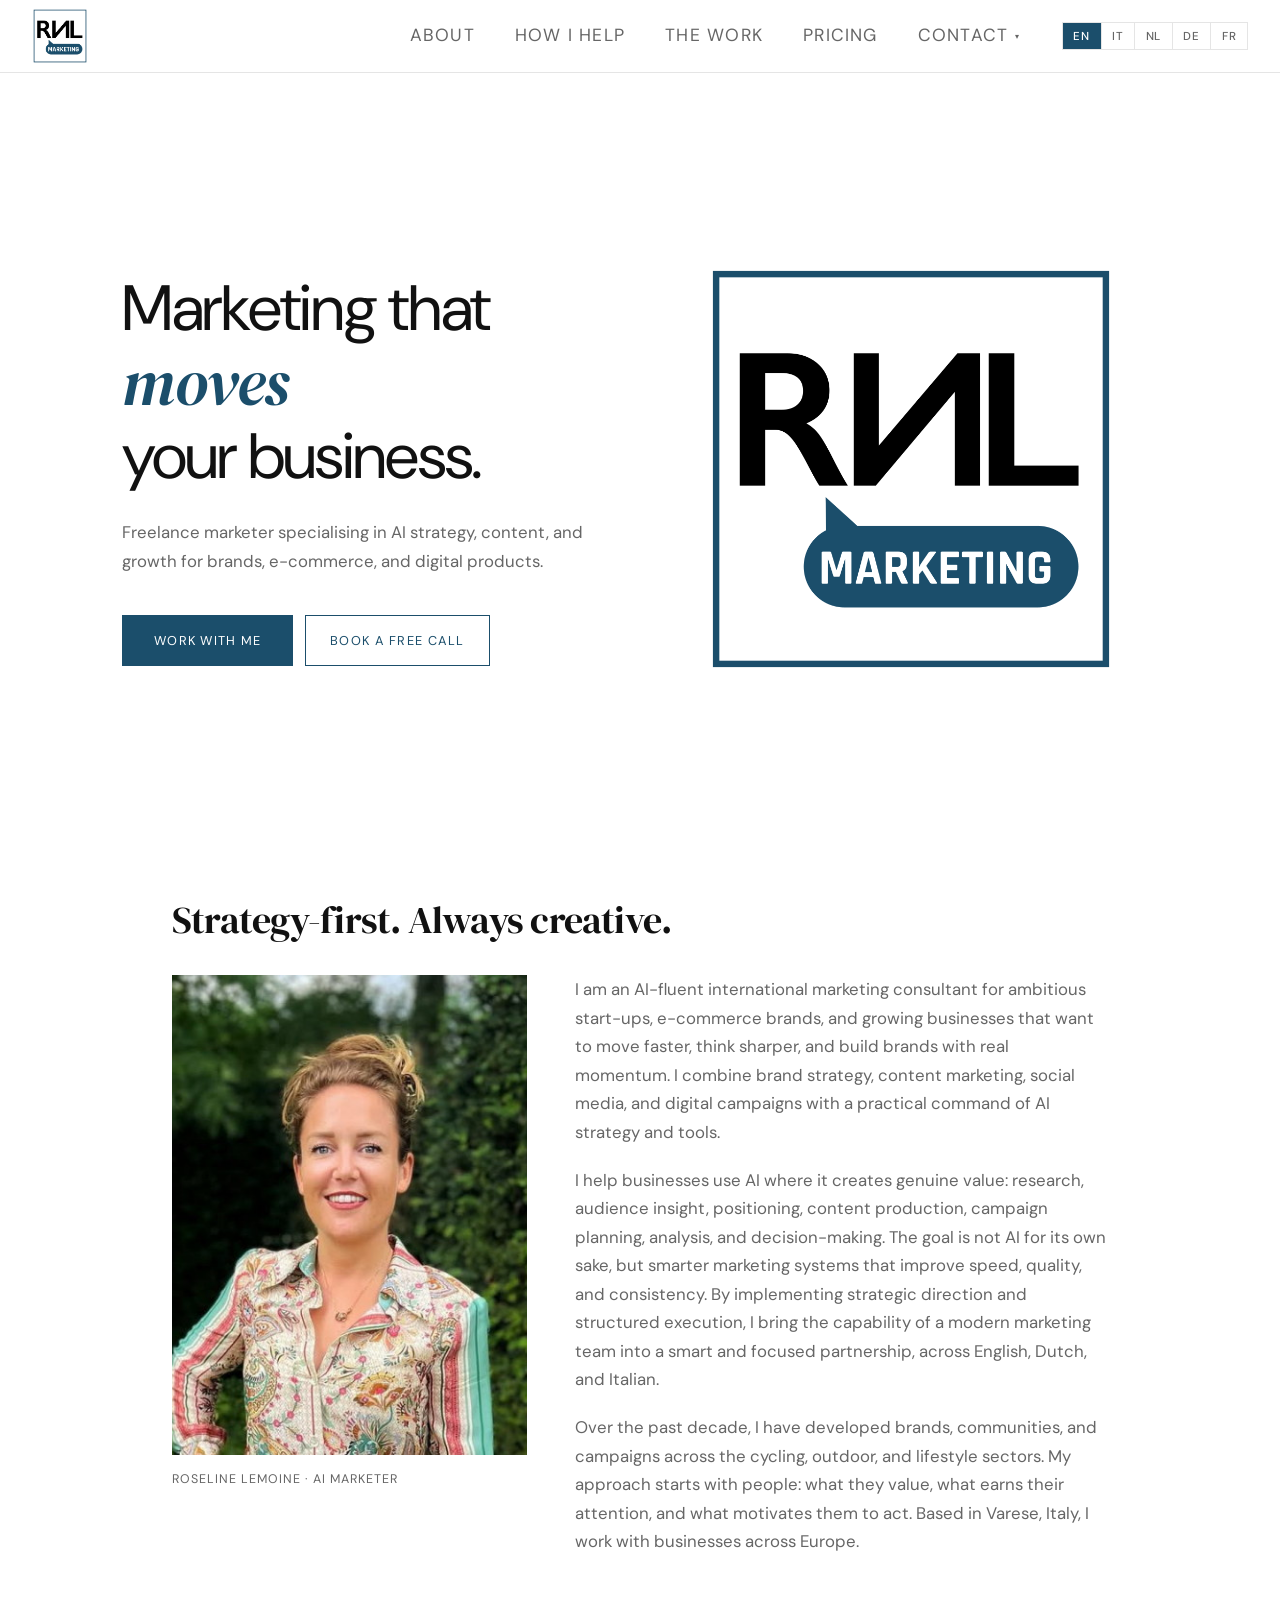
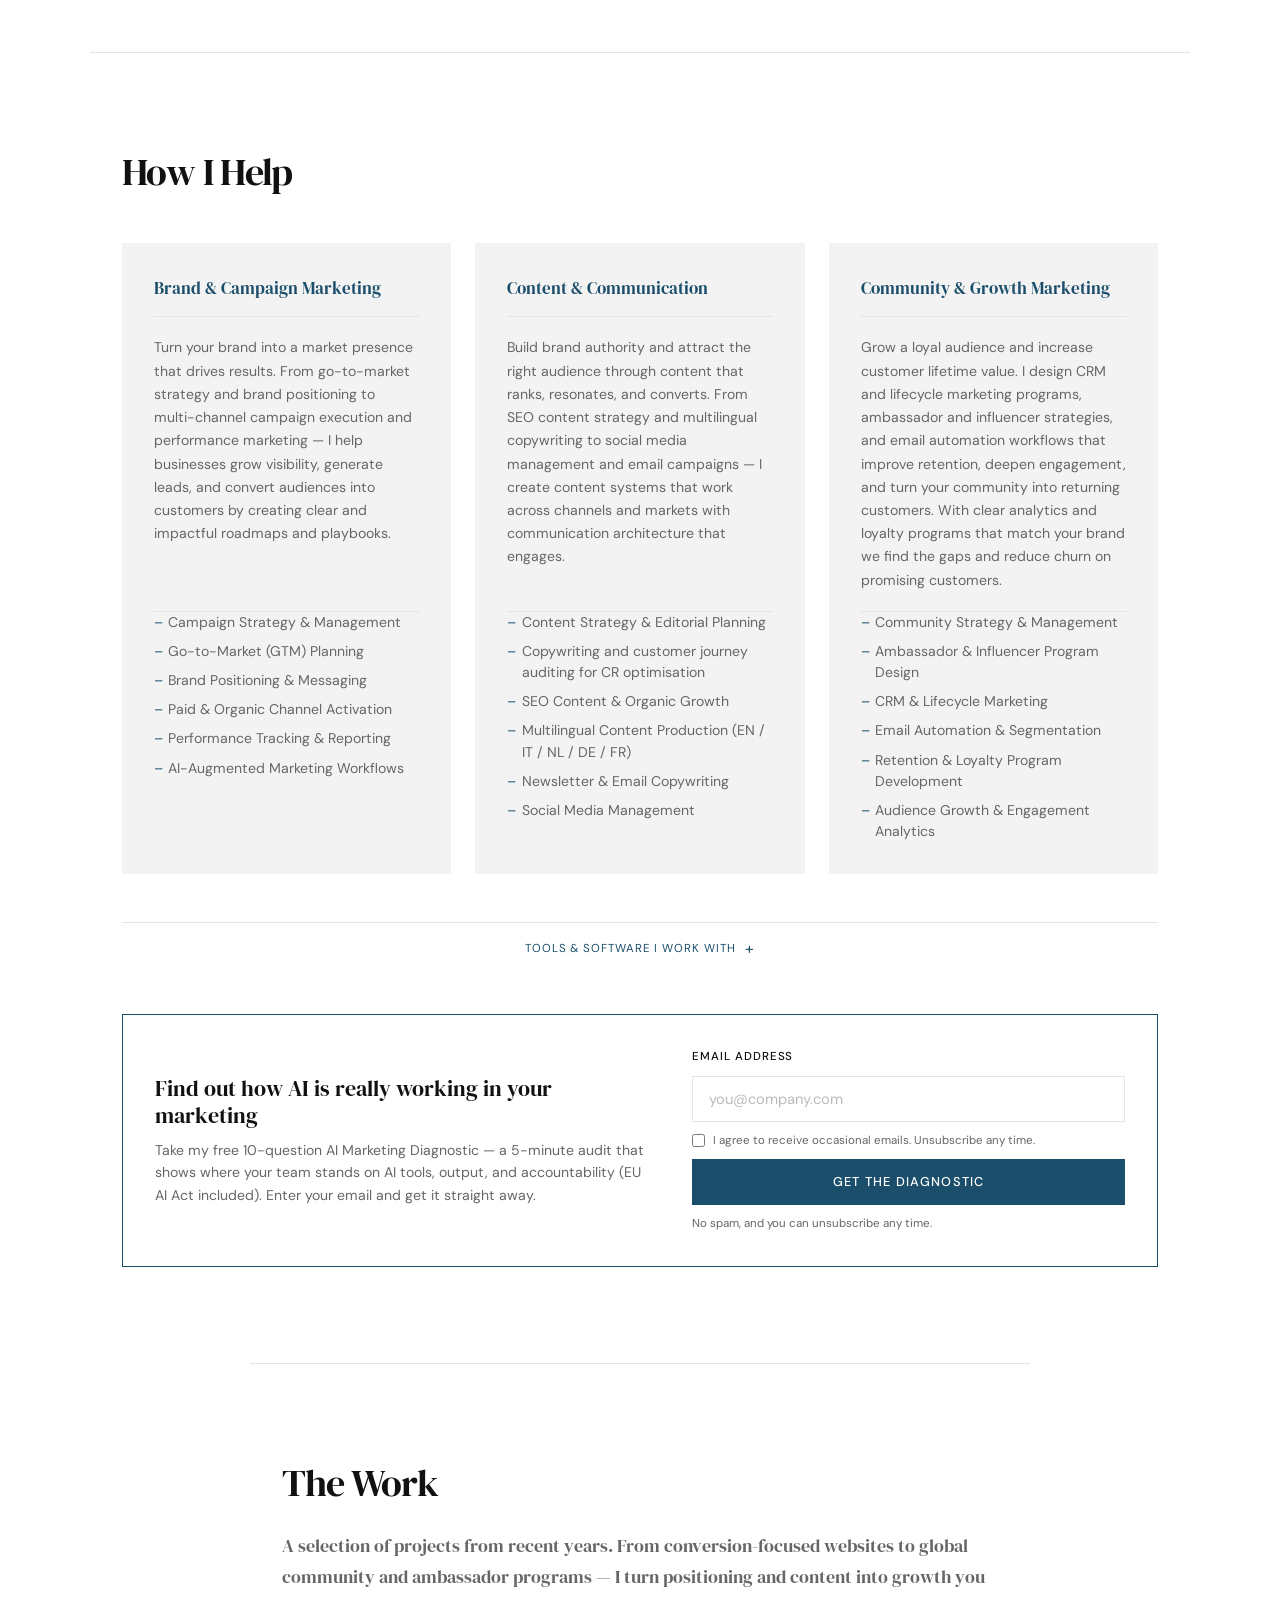
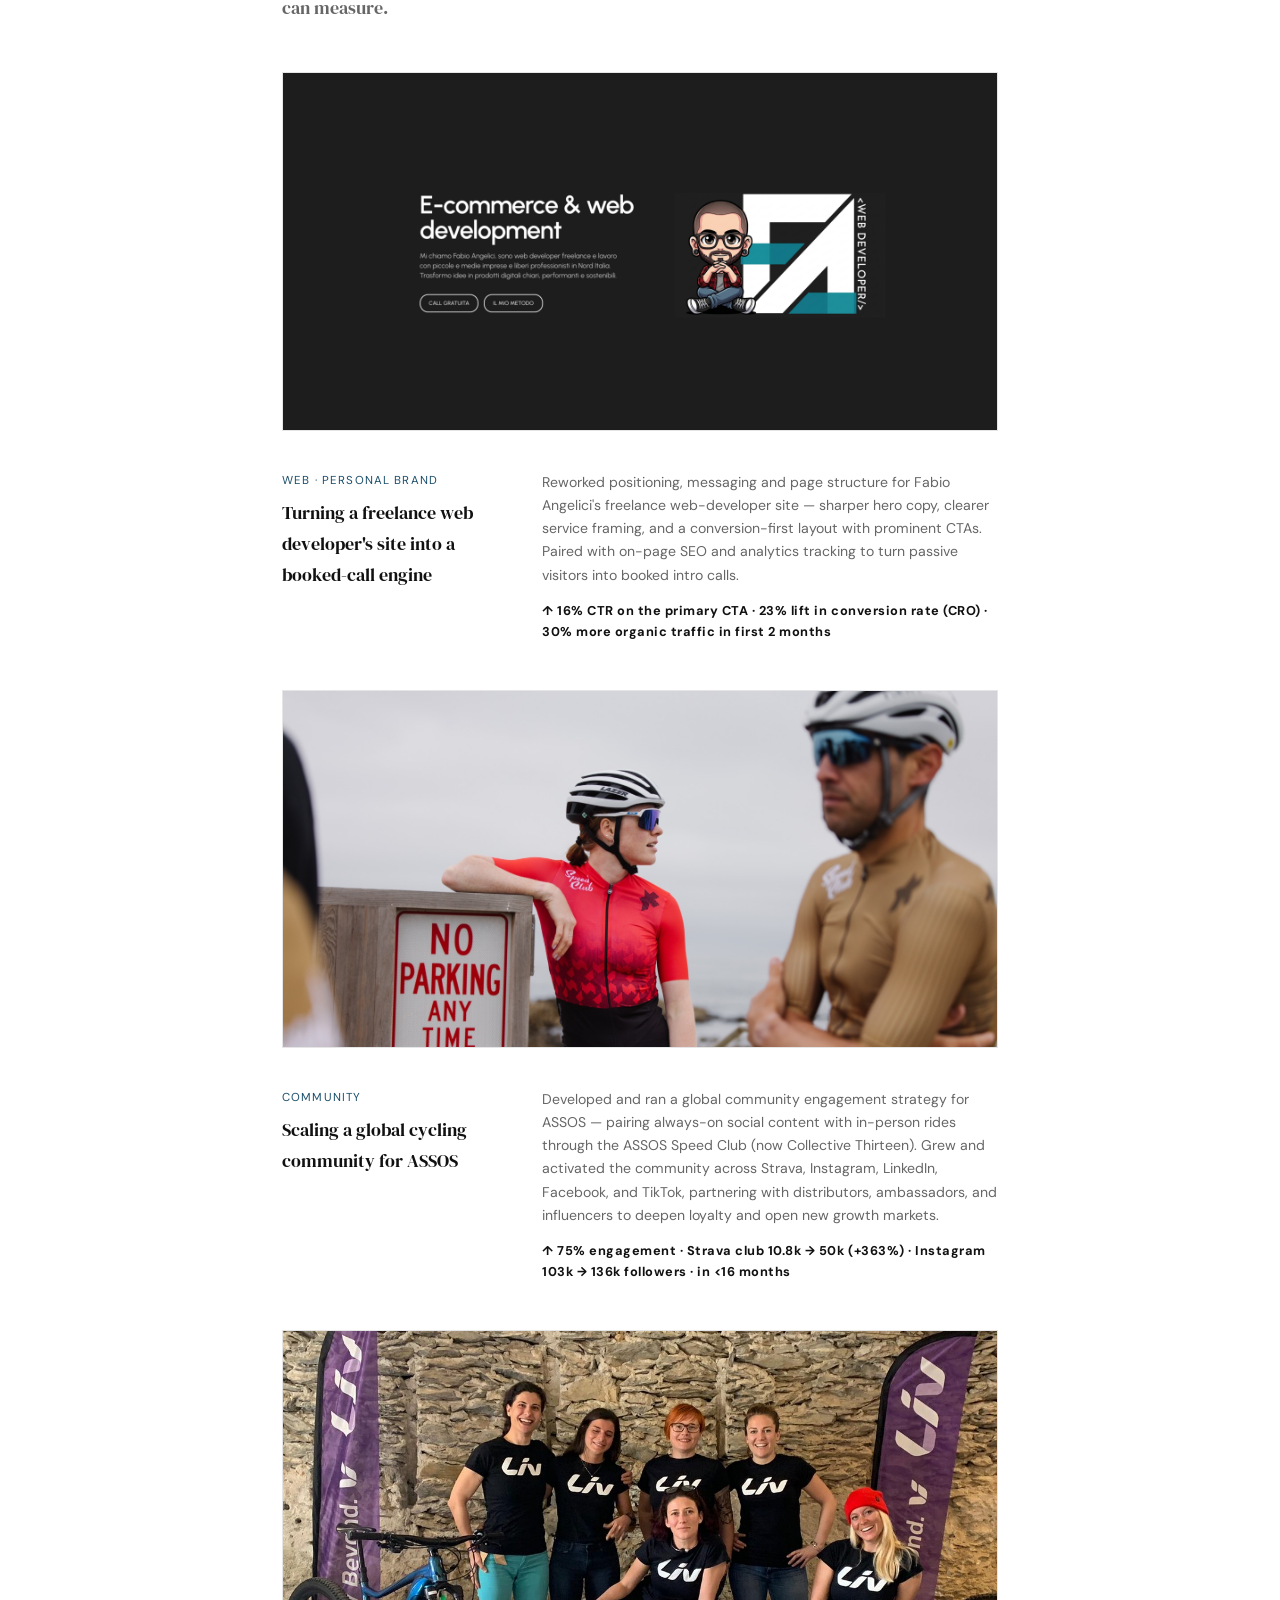
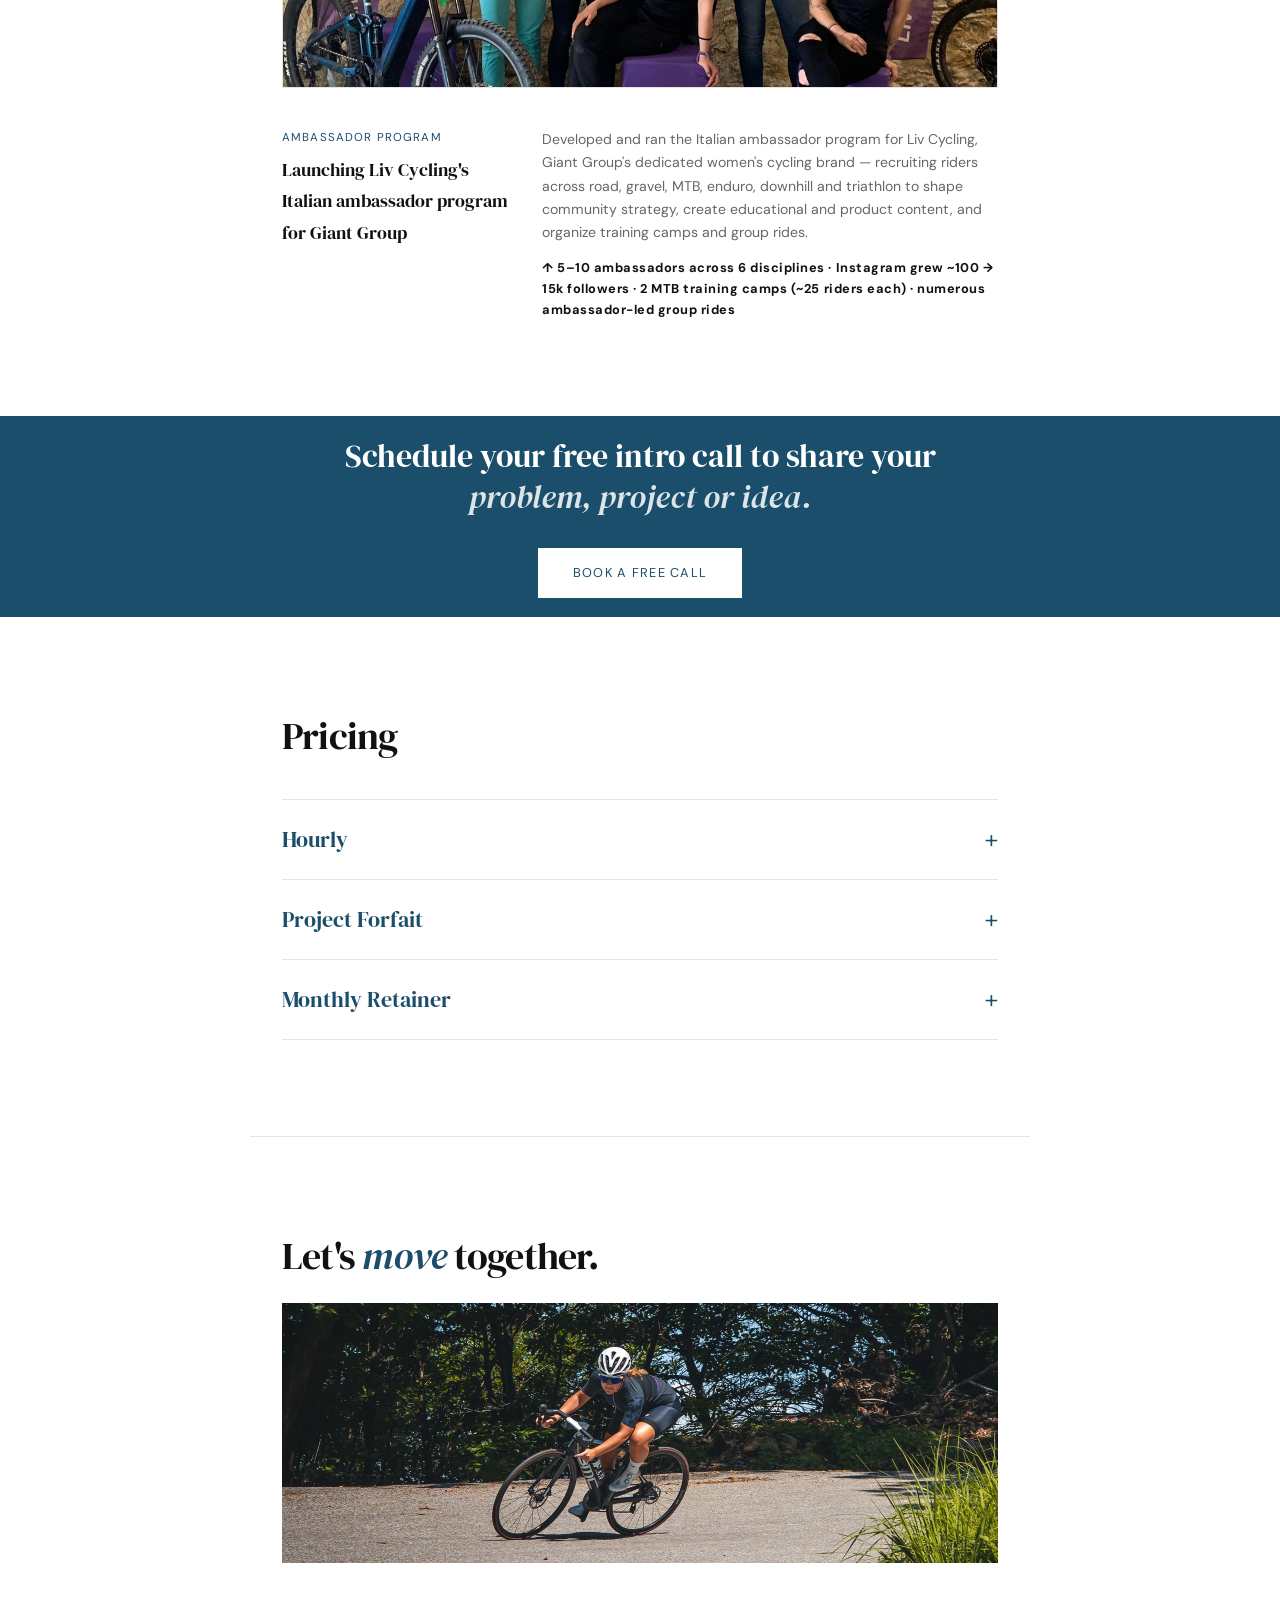
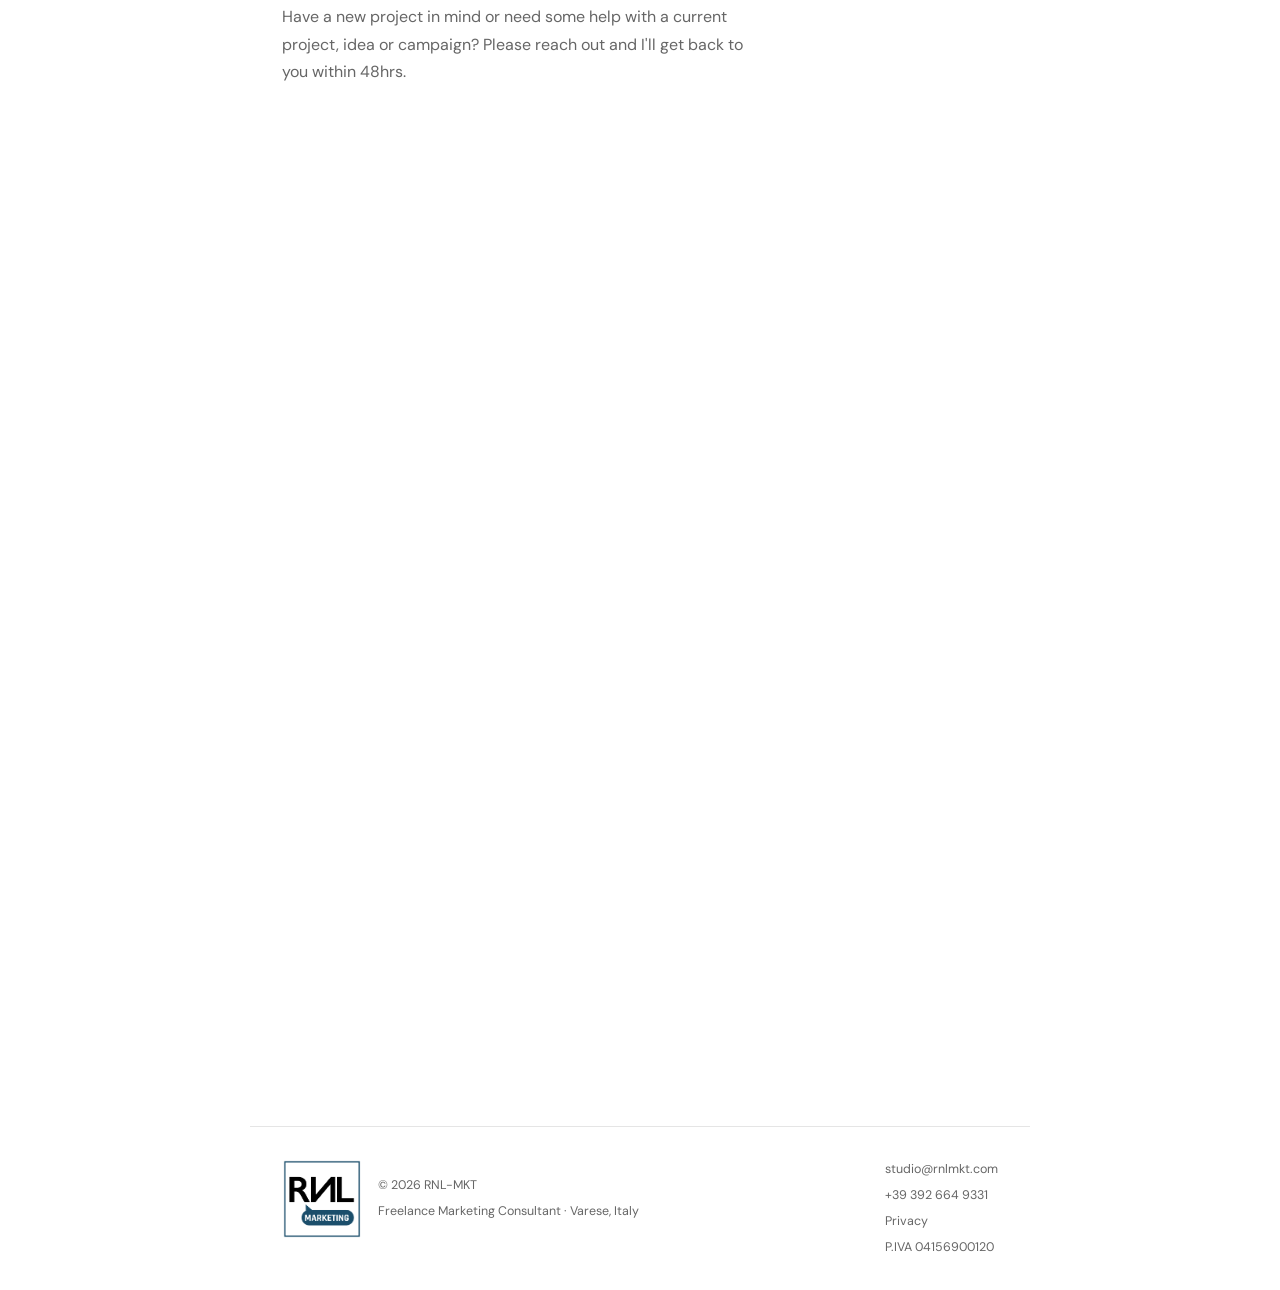
==== index.html @ 124bca53 "Mkt Diagnostic & PP" ====
<!DOCTYPE html>
<html lang="en">
<head>
  <!-- Google tag (gtag.js) -->
  <script async src="https://www.googletagmanager.com/gtag/js?id=G-HK5004VRP4"></script>
  <script src="assets/js/analytics-init.js"></script>

  <!-- Google Tag Manager -->
  <script>(function(w,d,s,l,i){w[l]=w[l]||[];w[l].push({'gtm.start':
  new Date().getTime(),event:'gtm.js'});var f=d.getElementsByTagName(s)[0],
  j=d.createElement(s),dl=l!='dataLayer'?'&l='+l:'';j.async=true;j.src=
  'https://www.googletagmanager.com/gtm.js?id='+i+dl;f.parentNode.insertBefore(j,f);
  })(window,document,'script','dataLayer','GTM-M63D8K53');</script>
  <!-- End Google Tag Manager -->

  <meta charset="UTF-8" />
  <meta name="viewport" content="width=device-width, initial-scale=1.0" />
  <title>RNL-MKT — Freelance Marketer</title>
  <link rel="preload" href="assets/fonts/dmserifdisplay-regular.woff2" as="font" type="font/woff2" crossorigin />
  <link rel="preload" href="assets/fonts/dmserifdisplay-italic.woff2" as="font" type="font/woff2" crossorigin />
  <link rel="preload" href="assets/fonts/dmsans-variable.woff2" as="font" type="font/woff2" crossorigin />
  <link rel="icon" type="image/png" href="/favicon-96x96.png" sizes="96x96" />
<link rel="icon" type="image/svg+xml" href="/favicon.svg" />
<link rel="shortcut icon" href="/favicon.ico" />
<link rel="apple-touch-icon" sizes="180x180" href="/apple-touch-icon.png" />
<link rel="manifest" href="/site.webmanifest" />
  <link href="https://assets.calendly.com/assets/external/widget.css" rel="stylesheet">
  <script src="https://assets.calendly.com/assets/external/widget.js" type="text/javascript" async></script>
  <link rel="stylesheet" href="assets/css/site.css">
</head>
<body>
  <!-- Google Tag Manager (noscript) -->
  <noscript><iframe src="https://www.googletagmanager.com/ns.html?id=GTM-M63D8K53"
  height="0" width="0" style="display:none;visibility:hidden"></iframe></noscript>
  <!-- End Google Tag Manager (noscript) -->

  <!-- NAV -->
  <nav>
    <a class="logo" href="#hero" aria-label="RNL-MKT">
      <img src="assets/images/brand-logo.png" alt="" width="56" height="56">
    </a>
    <div class="nav-right">
      <ul class="nav-links">
        <li><a href="#about">About</a></li>
        <li><a href="#services">How I Help</a></li>
        <li><a href="#work">The Work</a></li>
        <li><a href="#pricing">Pricing</a></li>
        <li class="nav-dropdown">
            <a href="#contact" class="nav-dropdown-link">Contact</a>
            <button class="nav-dropdown-toggle" type="button" aria-haspopup="true" aria-expanded="false" aria-label="Contact options" onclick="toggleContact(this)"><span class="nav-caret" aria-hidden="true">▾</span></button>
            <ul class="nav-dropdown-menu">
              <li><a class="jtel" data-t="KzM5MzkyNjY0OTMzMQ==">Call</a></li>
              <li><a href="https://wa.me/393926649331?text=Hi%20Roseline%2C%20I%27m%20reaching%20out%20from%20your%20website." target="_blank" rel="noopener">Message</a></li>
              <li><a class="jmail" data-e="c3R1ZGlvQHJubG1rdC5jb20=">Mail</a></li>
              <li><a href="https://www.linkedin.com/in/roseline-noemie-lemoine/" target="_blank" rel="noopener">LinkedIn</a></li>
            </ul>
          </li>
      </ul>
      <div class="lang-switcher">
        <button class="active">EN</button>
        <button onclick="window.location.href='portfolio-it.html'">IT</button>
        <button onclick="window.location.href='portfolio-nl.html'">NL</button>
        <button onclick="window.location.href='portfolio-de.html'">DE</button>
        <button onclick="window.location.href='portfolio-fr.html'">FR</button>
      </div>
      <button class="nav-toggle" type="button" aria-label="Menu" aria-expanded="false" aria-controls="mobile-menu" onclick="toggleMenu(this)">
        <span class="nav-toggle-bars" aria-hidden="true"><span></span><span></span><span></span></span>
      </button>
    </div>
    <div class="mobile-menu" id="mobile-menu">
      <ul>
        <li><a href="#about">About</a></li>
        <li><a href="#services">How I Help</a></li>
        <li><a href="#work">The Work</a></li>
        <li><a href="#pricing">Pricing</a></li>
        <li><a href="#contact">Contact</a></li>
        <li><a href="https://www.linkedin.com/in/roseline-noemie-lemoine/" target="_blank" rel="noopener">LinkedIn</a></li>
      </ul>
    </div>
  </nav>

  <!-- HERO -->
  <div id="hero">
    <div class="inner">
      <h1>Marketing that<br><em>moves</em><br>your business.</h1>
      <p>Freelance marketer specialising in AI strategy, content, and growth for brands, e-commerce, and digital products.</p>
      <div class="hero-cta">
        <a class="btn" href="#contact">Work with me</a>
        <a class="btn btn-secondary" href="https://calendly.com/studio-rnlmkt/30min" onclick="Calendly.initPopupWidget({url: 'https://calendly.com/studio-rnlmkt/30min'});return false;">Book a free call</a>
      </div>
    </div>
    <div class="hero-logo" aria-hidden="true">
      <img src="assets/images/brand-logo.png" alt="" width="420" height="420">
    </div>
  </div>

  <!-- ABOUT -->
  <section id="about">
    <h2>Strategy-first. Always creative.</h2>
    <div class="about-grid">
      <div class="portrait-block">
        <img src="assets/images/portrait.jpg" alt="Roseline Lemoine" class="portrait" width="500" height="500">
        <p class="portrait-caption">Roseline Lemoine · AI Marketer</p>
      </div>
      <div class="bio">
        <p>I am an AI-fluent international marketing consultant for ambitious start-ups, e-commerce brands, and growing businesses that want to move faster, think sharper, and build brands with real momentum. I combine brand strategy, content marketing, social media, and digital campaigns with a practical command of AI strategy and tools.</p>
        <p>I help businesses use AI where it creates genuine value: research, audience insight, positioning, content production, campaign planning, analysis, and decision-making. The goal is not AI for its own sake, but smarter marketing systems that improve speed, quality, and consistency. By implementing strategic direction and structured execution, I bring the capability of a modern marketing team into a smart and focused partnership, across English, Dutch, and Italian.</p>
        <p>Over the past decade, I have developed brands, communities, and campaigns across the cycling, outdoor, and lifestyle sectors. My approach starts with people: what they value, what earns their attention, and what motivates them to act. Based in Varese, Italy, I work with businesses across Europe.</p>
      </div>
    </div>
  </section>

  <!-- SERVICES -->
  <section id="services">
    <h2>How I Help</h2>
    <div class="grid">

      <div class="service-card">
        <h3><button class="service-toggle" type="button" aria-expanded="false" aria-controls="service-panel-1" onclick="toggleService(this)">Brand &amp; Campaign Marketing <span class="service-caret" aria-hidden="true">+</span></button></h3>
        <div class="service-card-body" id="service-panel-1">
          <p class="service-desc">Turn your brand into a market presence that drives results. From go-to-market strategy and brand positioning to multi-channel campaign execution and performance marketing — I help businesses grow visibility, generate leads, and convert audiences into customers by creating clear and impactful roadmaps and playbooks.</p>
          <ul class="service-list">
          <li>Campaign Strategy &amp; Management</li>
          <li>Go-to-Market (GTM) Planning</li>
          <li>Brand Positioning &amp; Messaging</li>
          <li>Paid &amp; Organic Channel Activation</li>
          <li>Performance Tracking &amp; Reporting</li>
          <li>AI-Augmented Marketing Workflows</li>
        </ul>
        </div>
      </div>

      <div class="service-card">
        <h3><button class="service-toggle" type="button" aria-expanded="false" aria-controls="service-panel-2" onclick="toggleService(this)">Content &amp; Communication <span class="service-caret" aria-hidden="true">+</span></button></h3>
        <div class="service-card-body" id="service-panel-2">
          <p class="service-desc">Build brand authority and attract the right audience through content that ranks, resonates, and converts. From SEO content strategy and multilingual copywriting to social media management and email campaigns — I create content systems that work across channels and markets with communication architecture that engages.</p>
          <ul class="service-list">
          <li>Content Strategy &amp; Editorial Planning</li>
          <li>Copywriting and customer journey auditing for CR optimisation</li>
          <li>SEO Content &amp; Organic Growth</li>
          <li>Multilingual Content Production (EN / IT / NL / DE / FR)</li>
          <li>Newsletter &amp; Email Copywriting</li>
          <li>Social Media Management</li>
        </ul>
        </div>
      </div>

      <div class="service-card">
        <h3><button class="service-toggle" type="button" aria-expanded="false" aria-controls="service-panel-3" onclick="toggleService(this)">Community &amp; Growth Marketing <span class="service-caret" aria-hidden="true">+</span></button></h3>
        <div class="service-card-body" id="service-panel-3">
          <p class="service-desc">Grow a loyal audience and increase customer lifetime value. I design CRM and lifecycle marketing programs, ambassador and influencer strategies, and email automation workflows that improve retention, deepen engagement, and turn your community into returning customers. With clear analytics and loyalty programs that match your brand we find the gaps and reduce churn on promising customers.</p>
          <ul class="service-list">
          <li>Community Strategy &amp; Management</li>
          <li>Ambassador &amp; Influencer Program Design</li>
          <li>CRM &amp; Lifecycle Marketing</li>
          <li>Email Automation &amp; Segmentation</li>
          <li>Retention &amp; Loyalty Program Development</li>
          <li>Audience Growth &amp; Engagement Analytics</li>
        </ul>
        </div>
      </div>

    </div>

    <div class="tools-wrapper">
      <button class="tools-toggle" type="button" aria-expanded="false" aria-controls="tools-panel" onclick="toggleTools(this)">Tools & Software I work with <span class="tools-icon" aria-hidden="true">+</span></button>
      <div class="tools-panel" id="tools-panel">
        <ul class="tools-grid">
        <li class="tool"><img src="assets/logos/meta-ads.svg" alt="Meta Ads" width="32" height="32" onerror="this.closest('.tool').classList.add('missing')"><span class="tool-name">Meta Ads</span></li>
        <li class="tool"><img src="assets/logos/google-analytics.png" alt="Google Analytics 4" width="32" height="32" onerror="this.closest('.tool').classList.add('missing')"><span class="tool-name">Google Analytics 4</span></li>
        <li class="tool"><img src="assets/logos/n8n.svg" alt="n8n" width="32" height="32" onerror="this.closest('.tool').classList.add('missing')"><span class="tool-name">n8n</span></li>
        <li class="tool"><img src="assets/logos/claude.svg" alt="Claude" width="32" height="32" onerror="this.closest('.tool').classList.add('missing')"><span class="tool-name">Claude</span></li>
        <li class="tool"><img src="assets/logos/notebooklm.png" alt="NotebookLM" width="32" height="32" onerror="this.closest('.tool').classList.add('missing')"><span class="tool-name">NotebookLM</span></li>
        <li class="tool"><img src="assets/logos/perplexity.svg" alt="Perplexity" width="32" height="32" onerror="this.closest('.tool').classList.add('missing')"><span class="tool-name">Perplexity</span></li>
        <li class="tool"><img src="assets/logos/chatgpt.svg" alt="ChatGPT" width="32" height="32" onerror="this.closest('.tool').classList.add('missing')"><span class="tool-name">ChatGPT</span></li>
        <li class="tool"><img src="assets/logos/canva.svg" alt="Canva" width="32" height="32" onerror="this.closest('.tool').classList.add('missing')"><span class="tool-name">Canva</span></li>
        <li class="tool"><img src="assets/logos/mailchimp.png" alt="Mailchimp" width="32" height="32" onerror="this.closest('.tool').classList.add('missing')"><span class="tool-name">Mailchimp</span></li>
        <li class="tool"><img src="assets/logos/zapier.svg" alt="Zapier" width="32" height="32" onerror="this.closest('.tool').classList.add('missing')"><span class="tool-name">Zapier</span></li>
        <li class="tool"><img src="assets/logos/notion.png" alt="Notion" width="32" height="32" onerror="this.closest('.tool').classList.add('missing')"><span class="tool-name">Notion</span></li>
        <li class="tool"><img src="assets/logos/sprout-social.svg" alt="Sprout Social" width="32" height="32" onerror="this.closest('.tool').classList.add('missing')"><span class="tool-name">Sprout Social</span></li>
        <li class="tool"><img src="assets/logos/semrush.jpeg" alt="Semrush" width="32" height="32" onerror="this.closest('.tool').classList.add('missing')"><span class="tool-name">Semrush</span></li>
        <li class="tool"><img src="assets/logos/nano-banana.svg" alt="Nano Banana" width="32" height="32" onerror="this.closest('.tool').classList.add('missing')"><span class="tool-name">Nano Banana</span></li>
        <li class="tool"><img src="assets/logos/miro.svg" alt="Miro" width="32" height="32" onerror="this.closest('.tool').classList.add('missing')"><span class="tool-name">Miro</span></li>
        <li class="tool"><img src="assets/logos/salesforce.svg" alt="Salesforce" width="32" height="32" onerror="this.closest('.tool').classList.add('missing')"><span class="tool-name">Salesforce</span></li>
        <li class="tool"><img src="assets/logos/microsoft-dynamics.svg" alt="Microsoft Dynamics" width="32" height="32" onerror="this.closest('.tool').classList.add('missing')"><span class="tool-name">Microsoft Dynamics</span></li>
        <li class="tool"><img src="assets/logos/shopify.svg" alt="Shopify" width="32" height="32" onerror="this.closest('.tool').classList.add('missing')"><span class="tool-name">Shopify</span></li>
        </ul>
      </div>
    </div>

    <!-- ─── LEAD MAGNET (instant download, gated on email) ─── -->
    <div class="lead-magnet">
      <div class="lm-text">
        <h3>Find out how AI is really working in your marketing</h3>
        <p>Take my free 10-question AI Marketing Diagnostic — a 5-minute audit that shows where your team stands on AI tools, output, and accountability (EU AI Act included). Enter your email and get it straight away.</p>
      </div>
      <form class="lm-form" novalidate>
        <label for="lm-email">Email address</label>
        <input type="email" id="lm-email" name="EMAIL" placeholder="you@company.com" required>
        <label class="lm-consent"><input type="checkbox" required> I agree to receive occasional emails. Unsubscribe any time.</label>
        <button type="submit">Get the diagnostic</button>
        <p class="lm-note">No spam, and you can unsubscribe any time.</p>
      </form>
      <div class="lm-success">
        <p>Here's your diagnostic — thanks, and enjoy.</p>
        <a class="lm-download" href="assets/downloads/ai-marketing-diagnostic.pdf" download>Download the PDF</a>
      </div>
    </div>

  </section>

  <!-- WORK -->
  <section id="work">
    <h2>The Work</h2>
    <p class="work-intro">A selection of projects from recent years. From conversion-focused websites to global community and ambassador programs — I turn positioning and content into growth you can measure.</p>
    <div class="case-list">

      <div class="case">
        <img class="case-image" src="assets/images/case-studies/fabio-angelici.png" alt="Fabio Angelici — freelance web developer portfolio site" style="width:100%;object-fit:cover;object-position:top;border:1px solid var(--border);">
        <div>
          <div class="tag">Web · Personal brand</div>
          <h3>Turning a freelance web developer's site into a booked-call engine</h3>
        </div>
        <div>
          <p>Reworked positioning, messaging and page structure for Fabio Angelici's freelance web-developer site — sharper hero copy, clearer service framing, and a conversion-first layout with prominent CTAs. Paired with on-page SEO and analytics tracking to turn passive visitors into booked intro calls.</p>
          <p class="result">↑ 16% CTR on the primary CTA · 23% lift in conversion rate (CRO) · 30% more organic traffic in first 2 months</p>
        </div>
      </div>

      <div class="case">
        <img class="case-image case-photo" src="assets/images/case-studies/placeholder.jpg" alt="Road cyclists at the coast">
        <div>
          <div class="tag">Community</div>
          <h3>Scaling a global cycling community for ASSOS</h3>
        </div>
        <div>
          <p>Developed and ran a global community engagement strategy for ASSOS — pairing always-on social content with in-person rides through the ASSOS Speed Club (now Collective Thirteen). Grew and activated the community across Strava, Instagram, LinkedIn, Facebook, and TikTok, partnering with distributors, ambassadors, and influencers to deepen loyalty and open new growth markets.</p>
          <p class="result">↑ 75% engagement · Strava club 10.8k → 50k (+363%) · Instagram 103k → 136k followers · in &lt;16 months</p>
        </div>
      </div>

      <div class="case">
        <img class="case-image case-photo" src="assets/images/case-studies/liv-italia-ambassadors.jpg" alt="Liv Cycling Italian ambassador team with a mountain e-bike">
        <div>
          <div class="tag">Ambassador program</div>
          <h3>Launching Liv Cycling's Italian ambassador program for Giant Group</h3>
        </div>
        <div>
          <p>Developed and ran the Italian ambassador program for Liv Cycling, Giant Group's dedicated women's cycling brand — recruiting riders across road, gravel, MTB, enduro, downhill and triathlon to shape community strategy, create educational and product content, and organize training camps and group rides.</p>
          <p class="result">↑ 5–10 ambassadors across 6 disciplines · Instagram grew ~100 → 15k followers · 2 MTB training camps (~25 riders each) · numerous ambassador-led group rides</p>
        </div>
      </div>

      <!-- HIDDEN until more client case studies are ready — restore by removing this comment wrapper
      <div class="case">
        <img class="case-image case-photo" src="assets/images/case-studies/placeholder.jpg" alt="Road cyclists at the coast">
        <div>
          <div class="tag">Brand launch</div>
          <h3>End-to-end launch campaign for a new fashion label</h3>
        </div>
        <div>
          <p>Managed pre-launch buzz, influencer seeding, email list building, and launch-day content across channels for an emerging fashion brand's debut collection.</p>
          <p class="result">Sold out first drop in 48 hours · 1,200 waitlist sign-ups pre-launch</p>
        </div>
      </div>
      -->

    </div>
  </section>

  <!-- CTA -->
  <div class="cta-strip">
    <p class="cta-text">Schedule your free intro call to share your <em>problem, project or idea.</em></p>
    <a class="cta-btn" href="https://calendly.com/studio-rnlmkt/30min" onclick="Calendly.initPopupWidget({url: 'https://calendly.com/studio-rnlmkt/30min'});return false;">Book a free call</a>
  </div>

  <!-- PRICING -->
  <section id="pricing">
    <h2>Pricing</h2>
    <div class="pricing-accordion">

      <div class="pricing-item">
        <button class="pricing-trigger" onclick="togglePricing(this)">
          <span class="pricing-title">Hourly</span>
          <span class="pricing-icon">+</span>
        </button>
        <div class="pricing-panel">
          <div class="pricing-panel-inner">
            <div>
              <div class="pricing-rate-inline" style="font-family:'DM Serif Display',Georgia,serif;font-size:1.8rem;color:var(--black);margin-bottom:0.8rem;">€80<span style="font-family:'DM Sans',sans-serif;font-size:1rem;color:var(--gray);"> / hr</span></div>
              <p class="pricing-desc">Ideal for short-term support, audits, consultations, or ad-hoc tasks where you need focused expertise without a long-term commitment.</p>
            </div>
            <ul class="pricing-includes">
              <li>Minimum 2 hours</li>
              <li>Invoiced monthly</li>
              <li>Flexible scope</li>
            </ul>
          </div>
        </div>
      </div>

      <div class="pricing-item">
        <button class="pricing-trigger" onclick="togglePricing(this)">
          <span class="pricing-title">Project Forfait</span>
          <span class="pricing-icon">+</span>
        </button>
        <div class="pricing-panel">
          <div class="pricing-panel-inner">
            <div>
              <div style="font-family:'DM Serif Display',Georgia,serif;font-size:1.8rem;color:var(--black);margin-bottom:0.8rem;">From €2,500</div>
              <p class="pricing-desc">Best for larger, defined projects — campaign launches, content strategies, CRM setups, or community programs with clear deliverables and timelines.</p>
            </div>
            <ul class="pricing-includes">
              <li>Fixed scope &amp; deliverables</li>
              <li>Project timeline agreed upfront</li>
              <li>50% deposit to start</li>
            </ul>
          </div>
        </div>
      </div>

      <div class="pricing-item">
        <button class="pricing-trigger" onclick="togglePricing(this)">
          <span class="pricing-title">Monthly Retainer</span>
          <span class="pricing-icon">+</span>
        </button>
        <div class="pricing-panel">
          <div class="pricing-panel-inner">
            <div>
              <div style="font-family:'DM Serif Display',Georgia,serif;font-size:1.8rem;color:var(--black);margin-bottom:0.8rem;">From €1,500<span style="font-family:'DM Sans',sans-serif;font-size:1rem;color:var(--gray);"> / mo</span></div>
              <p class="pricing-desc">For ongoing marketing support — ideal for brands that need consistent strategy, content, and execution without the cost of a full-time hire.</p>
            </div>
            <ul class="pricing-includes">
              <li>Minimum 3 months</li>
              <li>Defined monthly deliverables</li>
              <li>Priority availability</li>
            </ul>
          </div>
        </div>
      </div>

    </div>
  </section>

  <!-- CONTACT -->
  <section id="contact">
    <h2>Let's <em>move</em> together.</h2>
    <div style="width:100%;height:260px;background-image:url('assets/images/portrait-contact.jpg');background-size:cover;background-position:center;margin-bottom:2.5rem;"></div>
    <p>Have a new project in mind or need some help with a current project, idea or campaign? Please reach out and I'll get back to you within 48hrs.</p>

    <div class="google-form">
<iframe src="https://docs.google.com/forms/d/e/1FAIpQLScUo519wf6dkyr0Ih39qse-nA8AO_bePi9HgOlRH2cx4UGa6Q/viewform?embedded=true&hl=en" width="100%" height="905" frameborder="0" marginheight="0" marginwidth="0" loading="lazy">Laden…</iframe>
    </div>

    <div class="contact-mobile-actions">
      <a class="btn jtel" data-t="KzM5MzkyNjY0OTMzMQ==">Call</a>
      <a class="btn" href="https://wa.me/393926649331?text=Hi%20Roseline%2C%20I%27m%20reaching%20out%20from%20your%20website." target="_blank" rel="noopener">Message</a>
      <a class="btn jmail" data-e="c3R1ZGlvQHJubG1rdC5jb20=">Mail</a>
    </div>

  </section>

  <!-- FOOTER -->
  <footer>
    <div class="footer-brand">
      <img src="assets/images/brand-logo.png" alt="" width="40" height="40" class="footer-logo">
      <div class="footer-left">
      <span>© 2026 RNL-MKT</span>
      <span>Freelance Marketing Consultant · Varese, Italy</span>
      </div>
    </div>
    <div class="footer-right">
      <a class="jmail jmail-show" data-e="c3R1ZGlvQHJubG1rdC5jb20=">Email</a>
      <a class="jtel jtel-show" data-t="KzM5MzkyNjY0OTMzMQ==" data-d="KzM5IDM5MiA2NjQgOTMzMQ==">Phone</a>
      <a href="privacy.html">Privacy</a>
      <span>P.IVA 04156900120</span>
    </div>
  </footer>

  <script src="assets/js/site.js"></script>
</body>
</html>
---- assets/css/site.css ----
/* ─── FONTS ─── */
@font-face {
  font-family: 'DM Serif Display';
  src: url('../fonts/dmserifdisplay-regular.woff2') format('woff2');
  font-weight: 400;
  font-style: normal;
  font-display: swap;
}

@font-face {
  font-family: 'DM Serif Display';
  src: url('../fonts/dmserifdisplay-italic.woff2') format('woff2');
  font-weight: 400;
  font-style: italic;
  font-display: swap;
}

/* Variable font: covers every weight from 100–1000 in one file */
@font-face {
  font-family: 'DM Sans';
  src: url('../fonts/dmsans-variable.woff2') format('woff2');
  font-weight: 100 1000;
  font-style: normal;
  font-display: swap;
}

*, *::before, *::after { box-sizing: border-box; margin: 0; padding: 0; }

html { scroll-behavior: smooth; scroll-padding-top: 80px; }

:root {
  --black: #111111;
  --gray: #666666;
  --light: #F3F3F3;
  --white: #FFFFFF;
  --accent: #1B4E6B;
  --accent-light: #3a7a9d;
  --border: #E5E5E5;
  --max-w: 780px;
}

body {
  font-family: 'DM Serif Display', serif;
  background: var(--white);
  color: var(--black);
  line-height: 1.7;
}

/* ─── NAV ─── */
nav {
  position: sticky;
  top: 0;
  z-index: 10;
  background: #ffffff;
  border-bottom: 1px solid var(--border);
  padding: 0.5rem 2rem;
  display: flex;
  justify-content: space-between;
  align-items: center;
}

nav .logo {
  text-decoration: none;
  display: flex;
  align-items: center;
}

.nav-links {
  list-style: none;
  display: flex;
  gap: 2.5rem;
  align-items: center;
}

nav a {
  font-family: 'DM Sans', sans-serif;
  font-size: 1.1rem;
  letter-spacing: 0.07em;
  text-transform: uppercase;
  text-decoration: none;
  color: var(--gray);
  transition: color 0.2s;
  white-space: nowrap;
}

nav a:hover { color: var(--black); }

/* Nav "tighten" breakpoint is per-language — label lengths differ (measured,
   not guessed; see HANDOFF.md). EN 970px · IT 1010px · NL 1020px · DE 1150px · FR 1070px */
@media (max-width: 970px) { html:lang(en) nav { padding: 0.5rem 1.5rem; } html:lang(en) .nav-links { gap: 1.2rem; } html:lang(en) .nav-right { gap: 1.2rem; } html:lang(en) nav a { font-size: 0.92rem; } }
@media (max-width: 1010px) { html:lang(it) nav { padding: 0.5rem 1.5rem; } html:lang(it) .nav-links { gap: 1.2rem; } html:lang(it) .nav-right { gap: 1.2rem; } html:lang(it) nav a { font-size: 0.92rem; } }
@media (max-width: 1020px) { html:lang(nl) nav { padding: 0.5rem 1.5rem; } html:lang(nl) .nav-links { gap: 1.2rem; } html:lang(nl) .nav-right { gap: 1.2rem; } html:lang(nl) nav a { font-size: 0.92rem; } }
@media (max-width: 1150px) { html:lang(de) nav { padding: 0.5rem 1.5rem; } html:lang(de) .nav-links { gap: 1.2rem; } html:lang(de) .nav-right { gap: 1.2rem; } html:lang(de) nav a { font-size: 0.92rem; } }
@media (max-width: 1070px) { html:lang(fr) nav { padding: 0.5rem 1.5rem; } html:lang(fr) .nav-links { gap: 1.2rem; } html:lang(fr) .nav-right { gap: 1.2rem; } html:lang(fr) nav a { font-size: 0.92rem; } }

/* ─── MOBILE MENU ─── */
.nav-toggle {
  display: none;
  width: 44px;
  height: 44px;
  align-items: center;
  justify-content: center;
  background: none;
  border: none;
  color: var(--gray);
  cursor: pointer;
  transition: color 0.2s;
}

.nav-toggle:hover { color: var(--black); }

.nav-toggle-bars {
  position: relative;
  width: 22px;
  height: 13px;
}

.nav-toggle-bars span {
  position: absolute;
  left: 0;
  width: 22px;
  height: 1px;
  background: currentColor;
  transition: transform 0.25s ease, opacity 0.2s ease;
}

.nav-toggle-bars span:nth-child(1) { top: 0; }
.nav-toggle-bars span:nth-child(2) { top: 6px; }
.nav-toggle-bars span:nth-child(3) { top: 12px; }

nav.menu-open .nav-toggle-bars span:nth-child(1) { transform: translateY(6px) rotate(45deg); }
nav.menu-open .nav-toggle-bars span:nth-child(2) { opacity: 0; }
nav.menu-open .nav-toggle-bars span:nth-child(3) { transform: translateY(-6px) rotate(-45deg); }

/* nav is sticky with z-index:10, so this whole subtree already paints above the page.
   display:none here means the panel can't leak onto the desktop nav even if it was
   left open across the breakpoint — the JS below only has to keep the ARIA state honest. */
.mobile-menu {
  display: none;
  position: absolute;
  top: 100%;
  left: 0;
  right: 0;
  background: var(--white);
  border-bottom: 1px solid var(--border);
  overflow: hidden;
  max-height: 0;
  /* max-height:0 alone would leave the links tabbable; visibility takes them out of the tree */
  visibility: hidden;
  transition: max-height 0.3s ease, visibility 0s linear 0.3s;
}

nav.menu-open .mobile-menu {
  visibility: visible;
  transition: max-height 0.3s ease, visibility 0s;
}

.mobile-menu ul {
  list-style: none;
  padding: 0 1.5rem 0.5rem;
}

.mobile-menu li + li { border-top: 1px solid var(--border); }

/* Inherits family/spacing/uppercase from `nav a`; 44px is the tap-target floor */
.mobile-menu a {
  display: flex;
  align-items: center;
  min-height: 44px;
  font-size: 0.95rem;
}

@media (prefers-reduced-motion: reduce) {
  html { scroll-behavior: auto; }
  .nav-toggle-bars span { transition: none; }
  .mobile-menu, nav.menu-open .mobile-menu { transition-duration: 0s; transition-delay: 0s; }
}

/* ─── CONTACT DROPDOWN ─── */
.nav-dropdown { position: relative; display: flex; align-items: center; gap: 0.3em; }

/* "Contact" is a real link to #contact — nav a styling + the tighten query already apply */
.nav-dropdown-link { white-space: nowrap; }

/* Separate control so the caret toggles the popup without hijacking the link's navigation */
.nav-dropdown-toggle {
  display: inline-flex;
  align-items: center;
  background: none;
  border: none;
  margin: 0;
  padding: 0.25rem 0.15rem;
  color: var(--gray);
  cursor: pointer;
  transition: color 0.2s;
}

/* Hovering anywhere on the pair darkens both, so they read as one control */
.nav-dropdown:hover .nav-dropdown-link,
.nav-dropdown.open .nav-dropdown-link,
.nav-dropdown:hover .nav-dropdown-toggle,
.nav-dropdown.open .nav-dropdown-toggle,
.nav-dropdown-toggle:focus-visible { color: var(--black); }

.nav-caret { font-size: 0.6em; transition: transform 0.2s ease; }
.nav-dropdown:hover .nav-caret,
.nav-dropdown.open .nav-caret { transform: rotate(180deg); }

.nav-dropdown-menu {
  list-style: none;
  position: absolute;
  top: calc(100% + 0.6rem);
  right: 0;
  margin: 0;
  padding: 0.4rem 0;
  min-width: 170px;
  background: var(--white);
  border: 1px solid var(--border);
  /* nav is sticky z-index:10; keep the menu above the page below it */
  z-index: 20;
  opacity: 0;
  visibility: hidden;
  transform: translateY(-6px);
  transition: opacity 0.18s ease, transform 0.18s ease, visibility 0s linear 0.18s;
}

/* Opens on mouse hover, and on click/tap or keyboard activation (.open via JS) */
.nav-dropdown:hover .nav-dropdown-menu,
.nav-dropdown.open .nav-dropdown-menu {
  opacity: 1;
  visibility: visible;
  transform: translateY(0);
  transition: opacity 0.18s ease, transform 0.18s ease, visibility 0s;
}

.nav-dropdown-menu a {
  display: block;
  padding: 0.55rem 1.3rem;
  font-family: 'DM Sans', sans-serif;
  font-size: 0.8rem;
  letter-spacing: 0.07em;
  text-transform: uppercase;
  color: var(--gray);
  white-space: nowrap;
  transition: color 0.15s, background 0.15s;
}

.nav-dropdown-menu a:hover,
.nav-dropdown-menu a:focus { color: var(--black); background: var(--light); }


/* ─── HERO ─── */
#hero {
  min-height: 88vh;
  display: grid;
  grid-template-columns: 1fr 1fr;
  align-items: center;
  gap: 3rem;
  padding: 6rem 2rem;
  max-width: 1100px;
  margin: 0 auto;
}

.hero-logo {
  display: flex;
  align-items: center;
  justify-content: center;
  height: 520px;
}

.hero-logo img {
  width: 100%;
  max-width: 420px;
  height: auto;
}

@media (max-width: 700px) {
  #hero {
    grid-template-columns: 1fr;
    min-height: auto;
    padding: 3rem 1.5rem 4rem;
  }
  /* The nav already carries the logo; repeating it costs a screen of scrolling */
  .hero-logo { display: none; }
}

#hero .inner h1 {
  font-family: 'DM Sans', sans-serif;
  font-size: clamp(2.4rem, 6vw, 4rem);
  font-weight: normal;
  line-height: 1.15;
  letter-spacing: -0.02em;
  margin-bottom: 1.5rem;
}

#hero .inner h1 em,
#contact h2 em {
  font-family: 'DM Serif Display', serif;
  font-style: italic;
  color: var(--accent);
}

#hero .inner p {
  font-family: 'DM Sans', sans-serif;
  font-size: 1.05rem;
  color: var(--gray);
  max-width: 520px;
  margin-bottom: 2.5rem;
}

.btn {
  display: inline-block;
  font-family: 'DM Sans', sans-serif;
  font-size: 0.8rem;
  letter-spacing: 0.1em;
  text-transform: uppercase;
  text-decoration: none;
  color: var(--white);
  background: var(--accent);
  padding: 0.9rem 2rem;
  transition: background 0.2s;
}

.btn:hover { background: var(--accent-light); }

/* Two hero CTAs side by side; wraps to stacked on narrow screens */
.hero-cta {
  display: flex;
  flex-wrap: wrap;
  gap: 0.7rem;
}

/* Outlined secondary CTA — supports the primary rather than competing with it.
   Padding subtracts the 1px border so both buttons stay exactly the same height. */
.btn-secondary {
  color: var(--accent);
  background: none;
  border: 1px solid var(--accent);
  /* slightly tighter than the primary so longer localized labels (IT/FR) still fit on one row */
  padding: calc(0.9rem - 1px) calc(1.6rem - 1px);
  transition: background 0.2s, color 0.2s;
}

.btn-secondary:hover { background: var(--accent); color: var(--white); }

/* ─── SECTIONS ─── */
section {
  padding: 6rem 2rem;
  max-width: var(--max-w);
  margin: 0 auto;
}

#about { padding-top: 2rem; max-width: 1000px; }

section + section {
  border-top: 1px solid var(--border);
}

.section-label {
  font-family: 'DM Sans', sans-serif;
  font-size: 0.72rem;
  letter-spacing: 0.14em;
  text-transform: uppercase;
  color: var(--gray);
  margin-bottom: 3rem;
}

h2 {
  font-size: clamp(1.6rem, 4vw, 2.4rem);
  font-weight: normal;
  line-height: 1.2;
  letter-spacing: -0.02em;
  margin-bottom: 1.5rem;
}

/* ─── ABOUT ─── */
#about .about-grid {
  display: grid;
  grid-template-columns: 2fr 3fr;
  gap: 3rem;
  align-items: start;
  margin-top: 2rem;
}

#about .portrait {
  width: 100%;
  height: 480px;
  object-fit: cover;
  object-position: center top;
  display: block;
}

/* Sits in the same grid column as the photo (wrapped together) so it hugs the image
   regardless of how tall the bio column next to it grows */
#about .portrait-caption {
  margin-top: 0.9rem;
  font-family: 'DM Sans', sans-serif;
  font-size: 0.78rem;
  letter-spacing: 0.08em;
  text-transform: uppercase;
  color: var(--gray);
}

#about .bio {
  /* DM Serif Display is a display face — too heavy for 158 words of body copy.
     DM Sans matches the hero intro, service cards and contact text. */
  font-family: 'DM Sans', sans-serif;
  font-size: 1.05rem;
  color: var(--gray);
}

#about .bio p + p { margin-top: 1.2rem; }

@media (max-width: 560px) {
  #about .about-grid { grid-template-columns: 1fr; }
}

/* ─── SERVICES ─── */
#services {
  max-width: 1100px;
}

#services .grid {
  display: grid;
  /* minmax(0,…) lets tracks shrink past a long unbreakable word (e.g. Dutch compounds) */
  grid-template-columns: repeat(3, minmax(0, 1fr));
  grid-template-rows: auto 1fr auto;
  column-gap: 1.5rem;
  row-gap: 1.2rem;
  margin-top: 3rem;
}

@media (max-width: 720px) {
  #services .grid { grid-template-columns: 1fr; row-gap: 0.6rem; }
  #services { max-width: var(--max-w); }
}

/* Nav-collapse breakpoint (hamburger takes over) is also per-language — see
   HANDOFF.md. EN 780px · IT 810px · NL 820px · DE 930px · FR 860px.
   5 lang buttons no longer fit alongside the logo + hamburger on the narrowest
   phones; only shrinks here, where the hamburger already replaces the full nav.
   nav .lang-switcher button (3 selectors) outranks the base .lang-switcher button
   (2 selectors) declared later in the stylesheet, regardless of source order. */
@media (max-width: 780px) { html:lang(en) .nav-links { display: none; } html:lang(en) .nav-toggle { display: flex; } html:lang(en) .mobile-menu { display: block; } html:lang(en) nav .lang-switcher button { padding: 0.35rem 0.4rem; } }
@media (max-width: 810px) { html:lang(it) .nav-links { display: none; } html:lang(it) .nav-toggle { display: flex; } html:lang(it) .mobile-menu { display: block; } html:lang(it) nav .lang-switcher button { padding: 0.35rem 0.4rem; } }
@media (max-width: 820px) { html:lang(nl) .nav-links { display: none; } html:lang(nl) .nav-toggle { display: flex; } html:lang(nl) .mobile-menu { display: block; } html:lang(nl) nav .lang-switcher button { padding: 0.35rem 0.4rem; } }
@media (max-width: 930px) { html:lang(de) .nav-links { display: none; } html:lang(de) .nav-toggle { display: flex; } html:lang(de) .mobile-menu { display: block; } html:lang(de) nav .lang-switcher button { padding: 0.35rem 0.4rem; } }
@media (max-width: 860px) { html:lang(fr) .nav-links { display: none; } html:lang(fr) .nav-toggle { display: flex; } html:lang(fr) .mobile-menu { display: block; } html:lang(fr) nav .lang-switcher button { padding: 0.35rem 0.4rem; } }

.service-card {
  background: var(--light);
  overflow-wrap: break-word;
  padding: 2rem;
  display: grid;
  grid-template-rows: subgrid;
  grid-row: span 3;
  row-gap: 1.2rem;
}

.service-card h3 {
  font-family: 'DM Serif Display', Georgia, serif;
  font-size: 1.05rem;
  font-weight: normal;
  color: var(--accent);
  border-bottom: 1px solid var(--border);
  padding-bottom: 0.8rem;
  margin: 0;
}

.service-card .service-desc {
  font-family: 'DM Sans', sans-serif;
  font-size: 0.88rem;
  color: var(--gray);
  line-height: 1.65;
  margin: 0;
}

.service-card ul {
  list-style: none;
  padding: 0;
  margin: 0;
  display: flex;
  flex-direction: column;
  gap: 0.5rem;
}

.service-card ul li {
  font-family: 'DM Sans', sans-serif;
  font-size: 0.88rem;
  color: var(--gray);
  line-height: 1.5;
  padding-left: 0.9rem;
  position: relative;
}

.service-card ul li::before {
  content: '–';
  position: absolute;
  left: 0;
  color: var(--accent);
}

/* ─── SERVICES ACCORDION (mobile only) ─── */
/* Heading wraps the button per the ARIA APG accordion pattern, so the title stays a
   real <h3> in the outline at every width — the button is what's interactive. */
.service-toggle {
  display: flex;
  width: 100%;
  align-items: center;
  justify-content: space-between;
  gap: 0.75rem;
  background: none;
  border: none;
  padding: 0;
  margin: 0;
  font: inherit;
  color: inherit;
  text-align: left;
  cursor: default;
}

.service-caret {
  display: none;
  font-size: 1.2rem;
  font-weight: 300;
  line-height: 1;
  flex-shrink: 0;
  transition: transform 0.3s ease;
}

/* display:contents on desktop makes this wrapper invisible to the grid, so .service-desc
   and .service-list still land directly in the outer subgrid's row 2 / row 3 exactly as
   before the wrapper existed — desktop alignment across the 3 cards is unchanged. */
.service-card-body {
  display: contents;
  grid-row: span 2;
}

@media (max-width: 720px) {
  /* Stacking 3 span-3 subgrid cards into a single column forces the browser to invent
     extra implicit row tracks (9 total instead of 3 shared ones), and row-gap applies
     between ALL of them — that's what was leaking ~19px of unwanted space per card below
     the collapsed body. Dropping the card out of grid entirely on mobile removes that
     leak outright; the subgrid alignment it was for only matters on desktop's 3-column
     layout anyway, where this rule doesn't apply. */
  .service-card {
    display: block;
    padding: 1.1rem 1.5rem;   /* was 2rem all sides — the "grey area" tightened */
  }

  .service-toggle { cursor: pointer; }
  .service-caret { display: inline-block; }
  .service-card.open .service-caret { transform: rotate(45deg); }

  /* Only here does the wrapper become a real box, so it can collapse/expand.
     The pre-content gap lives as margin-top on the FIRST CHILD, not padding on this
     element itself — padding is never compressible below its own size regardless of
     max-height (verified: max-height:0 + box-sizing:border-box still rendered 14px of
     padding-top here). A child's margin-top works because this parent's overflow:hidden
     blocks margin-collapse, which puts that space inside the parent's own box — so it's
     genuinely subject to the parent's max-height clip and disappears when closed. */
  .service-card-body {
    display: block;
    overflow: hidden;
    max-height: 0;
    transition: max-height 0.35s ease;
  }
  .service-card-body .service-desc { margin-top: 0.9rem; margin-bottom: 0.9rem; }
}

/* Defensive reset, same pattern as the mobile nav: a panel left "open" (inline max-height
   set by JS) while the viewport was narrow can never clip content once back at desktop width */
@media (min-width: 721px) {
  .service-card-body { max-height: none !important; overflow: visible !important; }
}

/* ─── CONTACT: MOBILE ACTIONS (replaces the Google Form on small screens) ─── */
.contact-mobile-actions { display: none; }

@media (max-width: 700px) {
  /* The embedded form is ~905px tall and doesn't reflow — on mobile it's swapped for
     direct actions instead. loading="lazy" on the iframe keeps it from fetching at all
     while hidden here. */
  .google-form { display: none; }

  .contact-mobile-actions {
    display: flex;
    flex-direction: column;
    gap: 0.9rem;
    margin-top: 2.5rem;
    max-width: 420px;
  }
  .contact-mobile-actions .btn { width: 100%; text-align: center; }
}

/* ─── SERVICES DIAGRAM ─── */
.services-diagram {
  margin-top: 3rem;
}

.diagram-cols {
  display: grid;
  grid-template-columns: repeat(3, 1fr);
  border: 1px solid var(--border);
}

.diagram-col {
  padding: 2rem 1.8rem;
  border-right: 1px solid var(--border);
  display: flex;
  flex-direction: column;
  gap: 1.2rem;
}

.diagram-col:last-child {
  border-right: none;
}

.diagram-col-header {
  font-family: 'DM Sans', sans-serif;
  font-size: 0.78rem;
  font-weight: 500;
  letter-spacing: 0.1em;
  text-transform: uppercase;
  color: var(--accent);
  padding-bottom: 0.8rem;
  border-bottom: 1px solid var(--accent);
}

.diagram-list {
  list-style: none;
  padding: 0;
  margin: 0;
  display: flex;
  flex-direction: column;
  gap: 0.55rem;
  flex: 1;
}

.diagram-list li {
  font-family: 'DM Sans', sans-serif;
  font-size: 0.85rem;
  color: var(--black);
  line-height: 1.5;
  padding-left: 1rem;
  position: relative;
}

.diagram-list li::before {
  content: '–';
  position: absolute;
  left: 0;
  color: var(--accent);
}

.diagram-tools {
  font-family: 'DM Sans', sans-serif;
  font-size: 0.72rem;
  color: var(--gray);
  letter-spacing: 0.04em;
  border-top: 1px solid var(--border);
  padding-top: 0.8rem;
}

@media (max-width: 720px) {
  .diagram-cols { grid-template-columns: 1fr; }
  .diagram-col { border-right: none; border-bottom: 1px solid var(--border); }
  .diagram-col:last-child { border-bottom: none; }
}

.service-list {
  list-style: none;
  padding: 0;
  margin: 0;
  display: flex;
  flex-direction: column;
  gap: 0.5rem;
  border-top: 1px solid var(--border);
  padding-top: 1rem;
}

.service-list li {
  font-family: 'DM Sans', sans-serif;
  font-size: 0.85rem;
  color: var(--gray);
  line-height: 1.5;
  padding-left: 1rem;
  position: relative;
}

.service-list li::before {
  content: '–';
  position: absolute;
  left: 0;
  color: var(--accent);
}

/* ─── LEAD MAGNET (free audit checklist, email capture) ─── */
.lead-magnet {
  /* sits below the tools row now, so it needs more breathing room than the
     1.2rem that matched the service-card grid gap */
  margin-top: 2.5rem;
  border: 1.5px solid var(--accent);
  padding: 2rem;
  display: grid;
  grid-template-columns: 1.15fr 1fr;
  gap: 2.5rem;
  align-items: center;
}

.lead-magnet h3 {
  font-family: 'DM Serif Display', Georgia, serif;
  font-size: 1.35rem;
  font-weight: normal;
  line-height: 1.25;
  margin-bottom: 0.6rem;
}

.lm-text p {
  font-family: 'DM Sans', sans-serif;
  font-size: 0.88rem;
  color: var(--gray);
  line-height: 1.6;
  margin: 0;
}

.lm-form { display: flex; flex-direction: column; gap: 0.6rem; }

.lm-form label {
  font-family: 'DM Sans', sans-serif;
  font-size: 0.72rem;
  font-weight: 500;
  letter-spacing: 0.08em;
  text-transform: uppercase;
  color: var(--black);
}

.lm-form input[type="email"] {
  font-family: 'DM Sans', sans-serif;
  font-size: 0.92rem;
  color: var(--black);
  background: var(--white);
  border: 1px solid var(--border);
  padding: 0.75rem 1rem;
  outline: none;
  width: 100%;
  transition: border-color 0.2s;
}

.lm-form input[type="email"]:focus { border-color: var(--accent); }
.lm-form input::placeholder { color: #BBBBBB; }

.lm-form button {
  font-family: 'DM Sans', sans-serif;
  font-size: 0.8rem;
  font-weight: 500;
  letter-spacing: 0.1em;
  text-transform: uppercase;
  color: var(--white);
  background: var(--accent);
  border: none;
  padding: 0.9rem 1.5rem;
  cursor: pointer;
  transition: background 0.2s;
}

.lm-form button:hover { background: var(--accent-light); }

.lm-note {
  font-family: 'DM Sans', sans-serif;
  font-size: 0.72rem;
  color: var(--gray);
  margin: 0;
}

/* Mailchimp's bot trap — must stay visually hidden but present in the DOM */
.lm-bot { position: absolute; left: -5000px; }

/* .lm-form .lm-consent (0,2,0) must outrank .lm-form label (0,1,1),
   otherwise the uppercase/letter-spacing from the field labels leaks in here */
.lm-form .lm-consent {
  display: flex;
  align-items: flex-start;
  gap: 0.5rem;
  font-family: 'DM Sans', sans-serif;
  font-size: 0.72rem;
  line-height: 1.5;
  color: var(--gray);
  text-transform: none;
  letter-spacing: 0;
  font-weight: 400;
  cursor: pointer;
}

.lm-form .lm-consent input { margin-top: 0.15rem; flex-shrink: 0; accent-color: var(--accent); }

/* Revealed in place of the form once a valid address is given */
.lm-success { display: none; }
.lm-success.show { display: block; }
.lead-magnet.unlocked .lm-form { display: none; }

.lm-success p {
  font-family: 'DM Sans', sans-serif;
  font-size: 0.88rem;
  color: var(--gray);
  margin-bottom: 0.9rem;
}

.lm-download {
  display: inline-block;
  font-family: 'DM Sans', sans-serif;
  font-size: 0.8rem;
  font-weight: 500;
  letter-spacing: 0.1em;
  text-transform: uppercase;
  text-decoration: none;
  color: var(--white);
  background: var(--accent);
  padding: 0.9rem 1.5rem;
  transition: background 0.2s;
}

.lm-download:hover { background: var(--accent-light); }

@media (max-width: 720px) {
  .lead-magnet { grid-template-columns: 1fr; gap: 1.4rem; padding: 1.4rem; }
  .lm-download { display: block; text-align: center; }
}

/* ─── TOOLS DROPDOWN ─── */
.tools-wrapper {
  margin-top: 3rem;
  border-top: 1px solid var(--border);
}

.tools-toggle {
  width: 100%;
  background: none;
  border: none;
  padding: 1.1rem 0;
  display: flex;
  justify-content: center;
  align-items: center;
  gap: 0.6rem;
  cursor: pointer;
  font-family: 'DM Sans', sans-serif;
  font-size: 0.72rem;
  color: var(--accent);
  letter-spacing: 0.08em;
  text-transform: uppercase;
}

.tools-icon {
  font-size: 1rem;
  color: var(--accent);
  transition: transform 0.3s ease;
  line-height: 1;
  flex-shrink: 0;
}

.tools-toggle.open .tools-icon { transform: rotate(45deg); }
/* overflow:hidden is required for the accordion, but it also slices the hover tooltips.
   The negative margin pushes the clip edge 12px wider (the most a centred tooltip can
   overhang a minimum-width tile), and the matching padding keeps the tiles themselves
   aligned with the service cards above. */
.tools-panel {
  max-height: 0;
  overflow: hidden;
  transition: max-height 0.4s ease;
  margin: 0 -12px;
  padding: 0 12px;
}

.tools-grid {
  list-style: none;
  margin: 0;
  /* Top gap must clear the hover tooltip: it is 28px tall and sits 16px above its tile,
     and the panel's overflow:hidden (needed for the accordion) would otherwise cut it off */
  padding: 2rem 0 2.5rem;
  display: grid;
  grid-template-columns: repeat(auto-fit, minmax(104px, 1fr));
  gap: 0.5rem;
}

/* Fixed height keeps the panel's scrollHeight stable before the logos load */
.tool {
  position: relative;
  height: 74px;
  display: flex;
  align-items: center;
  justify-content: center;
  background: var(--light);
}

.tool img {
  max-width: 66%;
  max-height: 32px;
  width: auto;
  height: auto;
  object-fit: contain;
}

.tool-name {
  position: absolute;
  bottom: calc(100% - 8px);
  left: 50%;
  transform: translateX(-50%) translateY(4px);
  background: var(--black);
  color: var(--white);
  font-family: 'DM Sans', sans-serif;
  font-size: 0.68rem;
  letter-spacing: 0.04em;
  white-space: nowrap;
  padding: 0.3rem 0.55rem;
  opacity: 0;
  pointer-events: none;
  transition: opacity 0.18s ease, transform 0.18s ease;
  z-index: 2;
}

.tool:hover .tool-name {
  opacity: 1;
  transform: translateX(-50%) translateY(0);
}

/* Until a logo file exists, fall back to the tool's name rather than a broken image */
.tool.missing img { display: none; }
.tool.missing .tool-name {
  position: static; transform: none; opacity: 1; z-index: auto;
  background: none; color: var(--gray); padding: 0 0.4rem;
  white-space: normal; text-align: center;
}

/* ─── PRICING ACCORDION ─── */
.pricing-accordion {
  margin-top: 2.5rem;
  border-top: 1px solid var(--border);
}

.pricing-item {
  border-bottom: 1px solid var(--border);
}

.pricing-trigger {
  width: 100%;
  background: none;
  border: none;
  padding: 1.5rem 0;
  display: flex;
  justify-content: space-between;
  align-items: center;
  cursor: pointer;
  text-align: left;
}

.pricing-trigger-left {
  display: flex;
  align-items: baseline;
  gap: 2rem;
}

.pricing-title {
  font-family: 'DM Serif Display', Georgia, serif;
  font-size: 1.4rem;
  font-weight: normal;
  color: var(--accent);
}

.pricing-rate-inline {
  font-family: 'DM Sans', sans-serif;
  font-size: 0.9rem;
  color: var(--gray);
}

.pricing-icon {
  font-size: 1.6rem;
  color: var(--accent);
  transition: transform 0.3s ease;
  line-height: 1;
  font-family: 'DM Sans', sans-serif;
  font-weight: 300;
}

.pricing-item.open .pricing-icon {
  transform: rotate(45deg);
}

.pricing-panel {
  max-height: 0;
  overflow: hidden;
  transition: max-height 0.4s ease;
}

.pricing-panel-inner {
  padding-bottom: 2rem;
  display: grid;
  grid-template-columns: 1fr 1fr;
  gap: 3rem;
  align-items: start;
}

.pricing-panel .pricing-desc {
  font-family: 'DM Sans', sans-serif;
  font-size: 0.88rem;
  color: var(--gray);
  line-height: 1.65;
}

.pricing-panel .pricing-includes {
  list-style: none;
  padding: 0;
  margin: 0;
  display: flex;
  flex-direction: column;
  gap: 0.5rem;
}

.pricing-panel .pricing-includes li {
  font-family: 'DM Sans', sans-serif;
  font-size: 0.85rem;
  color: var(--gray);
  padding-left: 1.2rem;
  position: relative;
}

.pricing-panel .pricing-includes li::before {
  content: '✓';
  position: absolute;
  left: 0;
  color: var(--accent);
  font-size: 0.75rem;
}

@media (max-width: 600px) {
  .pricing-panel-inner { grid-template-columns: 1fr; gap: 1.5rem; }
  .pricing-trigger-left { flex-direction: column; gap: 0.3rem; }
}

/* ─── CTA STRIP ─── */
.cta-strip {
  background: var(--accent);
  padding: 1.2rem 2rem;
  text-align: center;
  display: flex;
  flex-direction: column;
  align-items: center;
  gap: 1.8rem;
}

.cta-text {
  font-family: 'DM Serif Display', Georgia, serif;
  font-size: clamp(1.3rem, 3vw, 2rem);
  font-weight: normal;
  color: #fff;
  max-width: 620px;
  line-height: 1.3;
  margin: 0;
}

.cta-text em {
  font-style: italic;
  opacity: 0.85;
}

.cta-btn {
  display: inline-block;
  font-family: 'DM Sans', sans-serif;
  font-size: 0.8rem;
  letter-spacing: 0.1em;
  text-transform: uppercase;
  text-decoration: none;
  color: var(--accent);
  background: #fff;
  padding: 0.9rem 2.2rem;
  transition: background 0.2s;
}

.cta-btn:hover { background: var(--light); }

/* ─── WORK ─── */
#work .work-intro {
  color: var(--gray);
  font-size: 1.15rem;
}

#work .case-list {
  margin-top: 3rem;
  display: flex;
  flex-direction: column;
  gap: 3rem;
}

.case {
  display: grid;
  grid-template-columns: 1fr 2fr;
  gap: 2rem;
  align-items: start;
}

.case-image {
  height: 220px;
  grid-column: 1 / -1;
  margin-bottom: 0.5rem;
}

/* The case banner is a self-contained 2:1 graphic — heading, avatar, logo, and
   buttons. Cropping it into the fixed 220px cover-box clips its content (the
   left/right edges on a phone, the buttons along the bottom on desktop), so
   show the real image whole at its natural ratio on every screen. The 220px
   height above still governs the placeholder tiles for not-yet-published cases. */
img.case-image { height: auto; }

/* Placeholder case images: crop a standard 3:2 photo to the same 2:1 banner
   shape as the real case image, biased upward so the subjects stay in frame. */
img.case-photo {
  width: 100%;
  aspect-ratio: 2 / 1;
  height: auto;
  object-fit: cover;
  object-position: 50% 20%;
  border: 1px solid var(--border);
  display: block;
}

@media (max-width: 560px) {
  .case { grid-template-columns: 1fr; }
}

.case .tag {
  font-family: 'DM Sans', sans-serif;
  font-size: 0.72rem;
  letter-spacing: 0.1em;
  text-transform: uppercase;
  color: var(--accent);
}

.case h3 {
  font-size: 1.15rem;
  font-weight: normal;
  margin: 0.4rem 0 0.6rem;
}

.case p {
  font-family: 'DM Sans', sans-serif;
  font-size: 0.88rem;
  color: var(--gray);
  line-height: 1.65;
}

.case .result {
  font-family: 'DM Sans', sans-serif;
  font-size: 0.8rem;
  font-weight: bold;
  letter-spacing: 0.04em;
  margin-top: 0.8rem;
  color: var(--black);
}

/* ─── CONTACT ─── */
#contact p {
  font-family: 'DM Sans', sans-serif;
  font-size: 1rem;
  color: var(--gray);
  max-width: 480px;
  margin-bottom: 2rem;
}

.google-form { margin-top: 2.5rem; max-width: 600px; }
.google-form iframe { display: block; width: 100%; }

/* ─── CONTACT FORM ─── */
.contact-form {
  margin-top: 2.5rem;
  display: flex;
  flex-direction: column;
  gap: 1.2rem;
  max-width: 600px;
}

.form-row {
  display: grid;
  grid-template-columns: 1fr 1fr;
  gap: 1.2rem;
}

.form-group {
  display: flex;
  flex-direction: column;
  gap: 0.4rem;
}

.form-group label {
  font-family: 'DM Sans', sans-serif;
  font-size: 0.78rem;
  font-weight: 500;
  letter-spacing: 0.08em;
  text-transform: uppercase;
  color: var(--black);
}

.form-group input,
.form-group select,
.form-group textarea {
  font-family: 'DM Sans', sans-serif;
  font-size: 0.92rem;
  color: var(--black);
  background: var(--white);
  border: 1px solid var(--border);
  padding: 0.75rem 1rem;
  outline: none;
  transition: border-color 0.2s;
  resize: none;
  width: 100%;
  box-sizing: border-box;
}

.form-group select { appearance: none; background-image: url("data:image/svg+xml,%3Csvg xmlns='http://www.w3.org/2000/svg' width='12' height='8' viewBox='0 0 12 8'%3E%3Cpath d='M1 1l5 5 5-5' stroke='%23666' stroke-width='1.5' fill='none' stroke-linecap='round'/%3E%3C/svg%3E"); background-repeat: no-repeat; background-position: right 1rem center; cursor: pointer; }

.form-group input:focus,
.form-group select:focus,
.form-group textarea:focus {
  border-color: var(--accent);
}

.form-group input::placeholder,
.form-group textarea::placeholder {
  color: #BBBBBB;
}

.form-submit {
  font-family: 'DM Sans', sans-serif;
  font-size: 0.85rem;
  font-weight: 500;
  letter-spacing: 0.08em;
  text-transform: uppercase;
  color: var(--white);
  background: var(--accent);
  border: none;
  padding: 0.9rem 2rem;
  cursor: pointer;
  width: fit-content;
  transition: background 0.2s;
}

.form-submit:hover { background: var(--accent-light); }

@media (max-width: 560px) {
  .form-row { grid-template-columns: 1fr; }
}

nav .logo img { display: block; width: 56px; height: auto; }

/* ─── LANG SWITCHER ─── */
.nav-right {
  display: flex;
  align-items: center;
  gap: 2.5rem;
}

.lang-switcher {
  display: flex;
  gap: 0;
  border: 1px solid var(--border);
}

.lang-switcher button {
  background: none;
  border: none;
  border-right: 1px solid var(--border);
  padding: 0.35rem 0.65rem;
  font-family: 'DM Sans', sans-serif;
  font-size: 0.72rem;
  font-weight: 500;
  letter-spacing: 0.08em;
  color: var(--gray);
  cursor: pointer;
  transition: background 0.15s, color 0.15s;
}

.lang-switcher button:last-child { border-right: none; }
.lang-switcher button:hover { background: var(--light); color: var(--black); }
.lang-switcher button.active { background: var(--accent); color: #fff; }

/* ─── IMAGE PLACEHOLDERS ─── */
.img-placeholder {
  background: var(--light);
  border: 1px solid var(--border);
  display: flex;
  flex-direction: column;
  align-items: center;
  justify-content: center;
  gap: 0.5rem;
  color: #BBBBBB;
}

.img-placeholder span {
  font-family: 'DM Sans', sans-serif;
  font-size: 0.7rem;
  letter-spacing: 0.12em;
  text-transform: uppercase;
}

.img-placeholder svg {
  width: 28px;
  height: 28px;
  opacity: 0.4;
}

/* ─── FOOTER ─── */
footer {
  border-top: 1px solid var(--border);
  padding: 2rem;
  max-width: var(--max-w);
  margin: 0 auto;
  display: flex;
  justify-content: space-between;
  align-items: flex-start;
  gap: 2rem;
  flex-wrap: wrap;
}

.footer-brand {
  display: flex;
  align-items: center;
  gap: 1rem;
}

.footer-logo {
  display: block;
  width: 80px;
  height: auto;
  flex-shrink: 0;
}

.footer-left, .footer-right {
  display: flex;
  flex-direction: column;
  gap: 0.3rem;
}

footer span {
  font-family: 'DM Sans', sans-serif;
  font-size: 0.78rem;
  color: var(--gray);
}

footer a {
  font-family: 'DM Sans', sans-serif;
  font-size: 0.78rem;
  color: var(--gray);
  text-decoration: none;
}

footer a:hover { color: var(--accent); }
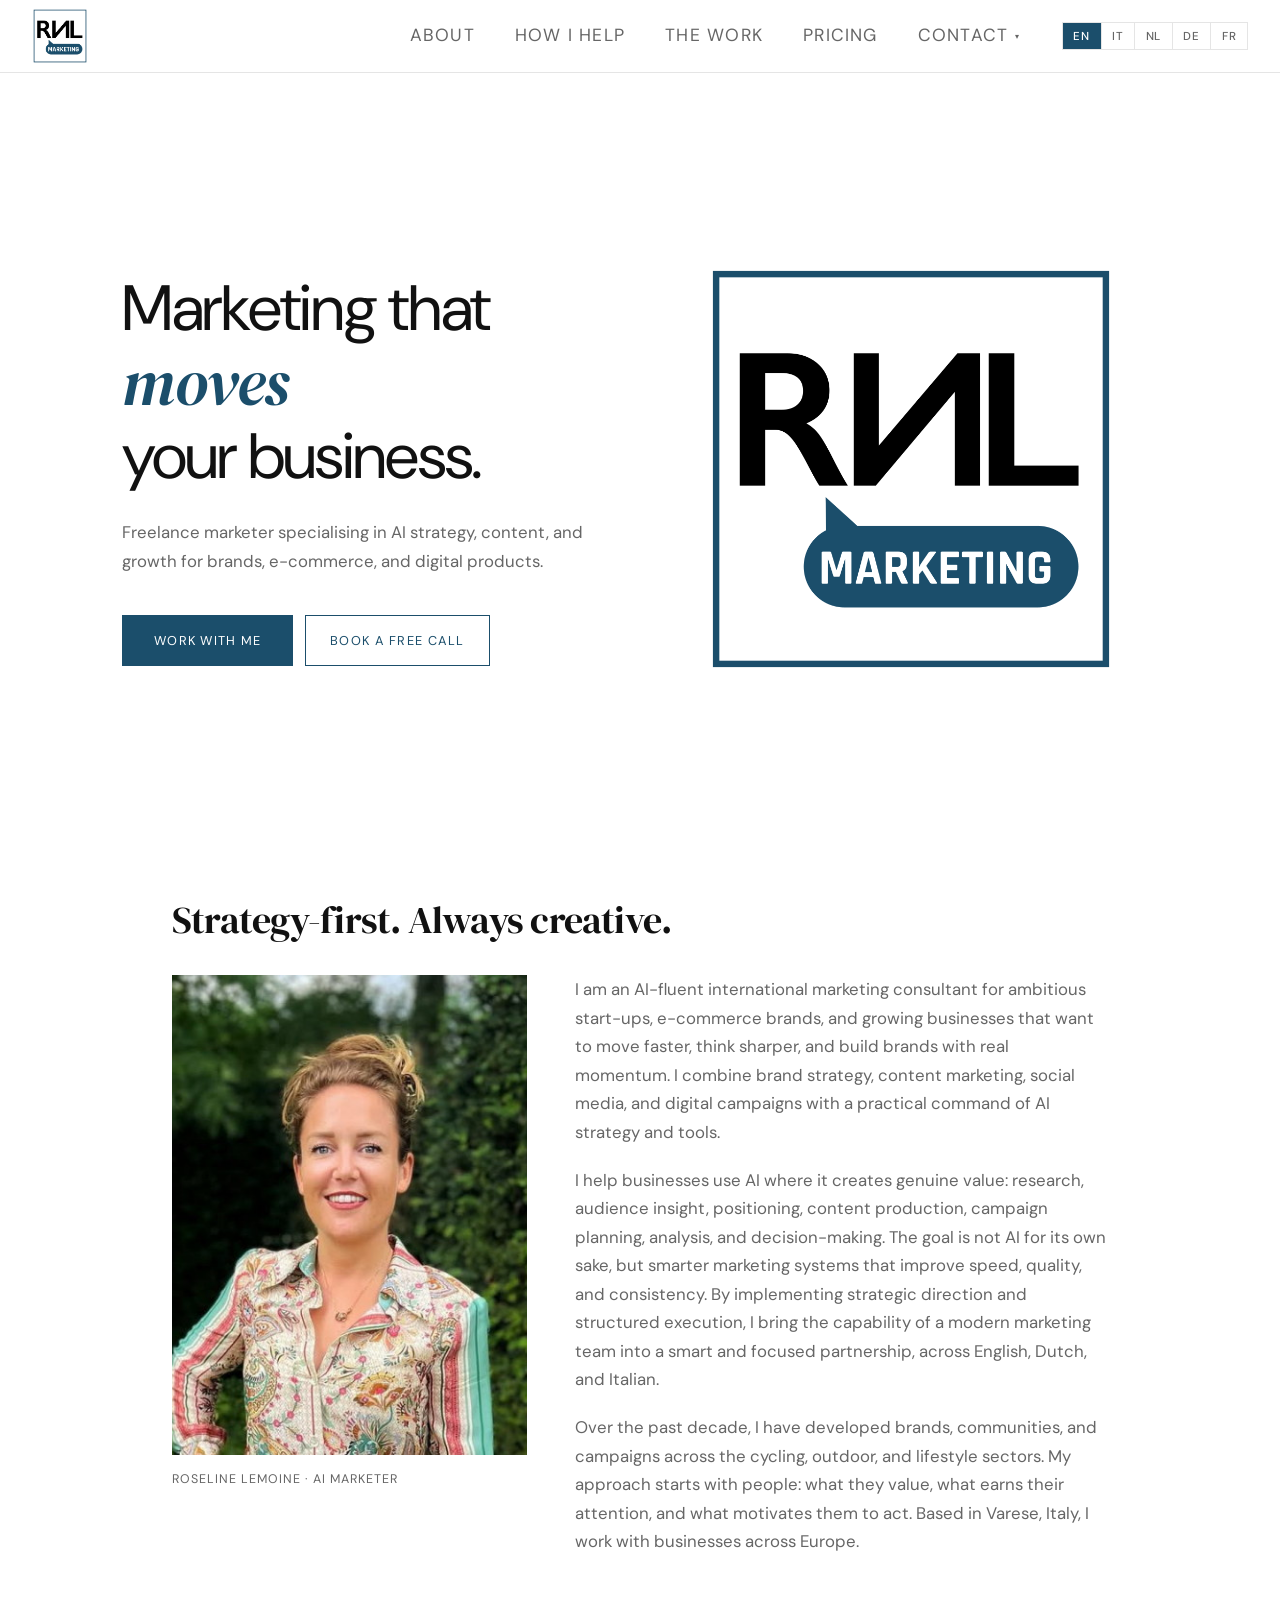
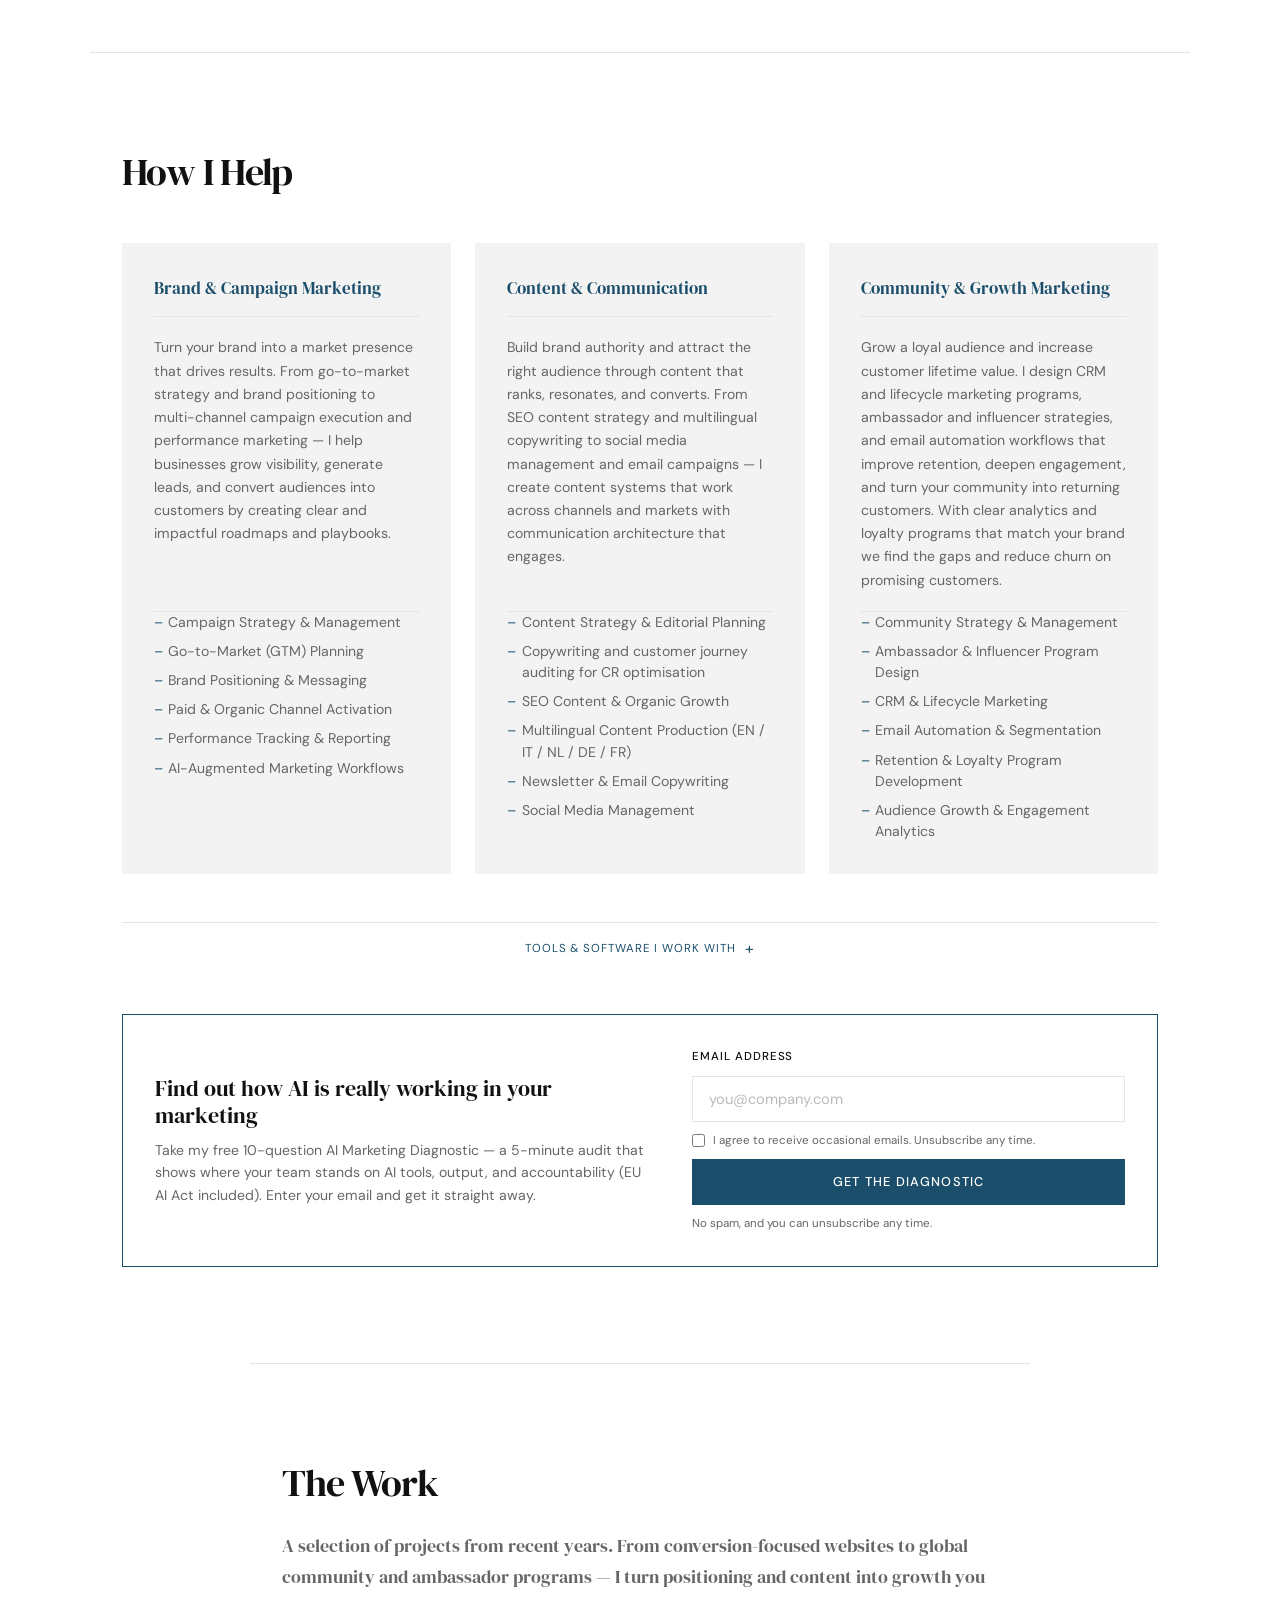
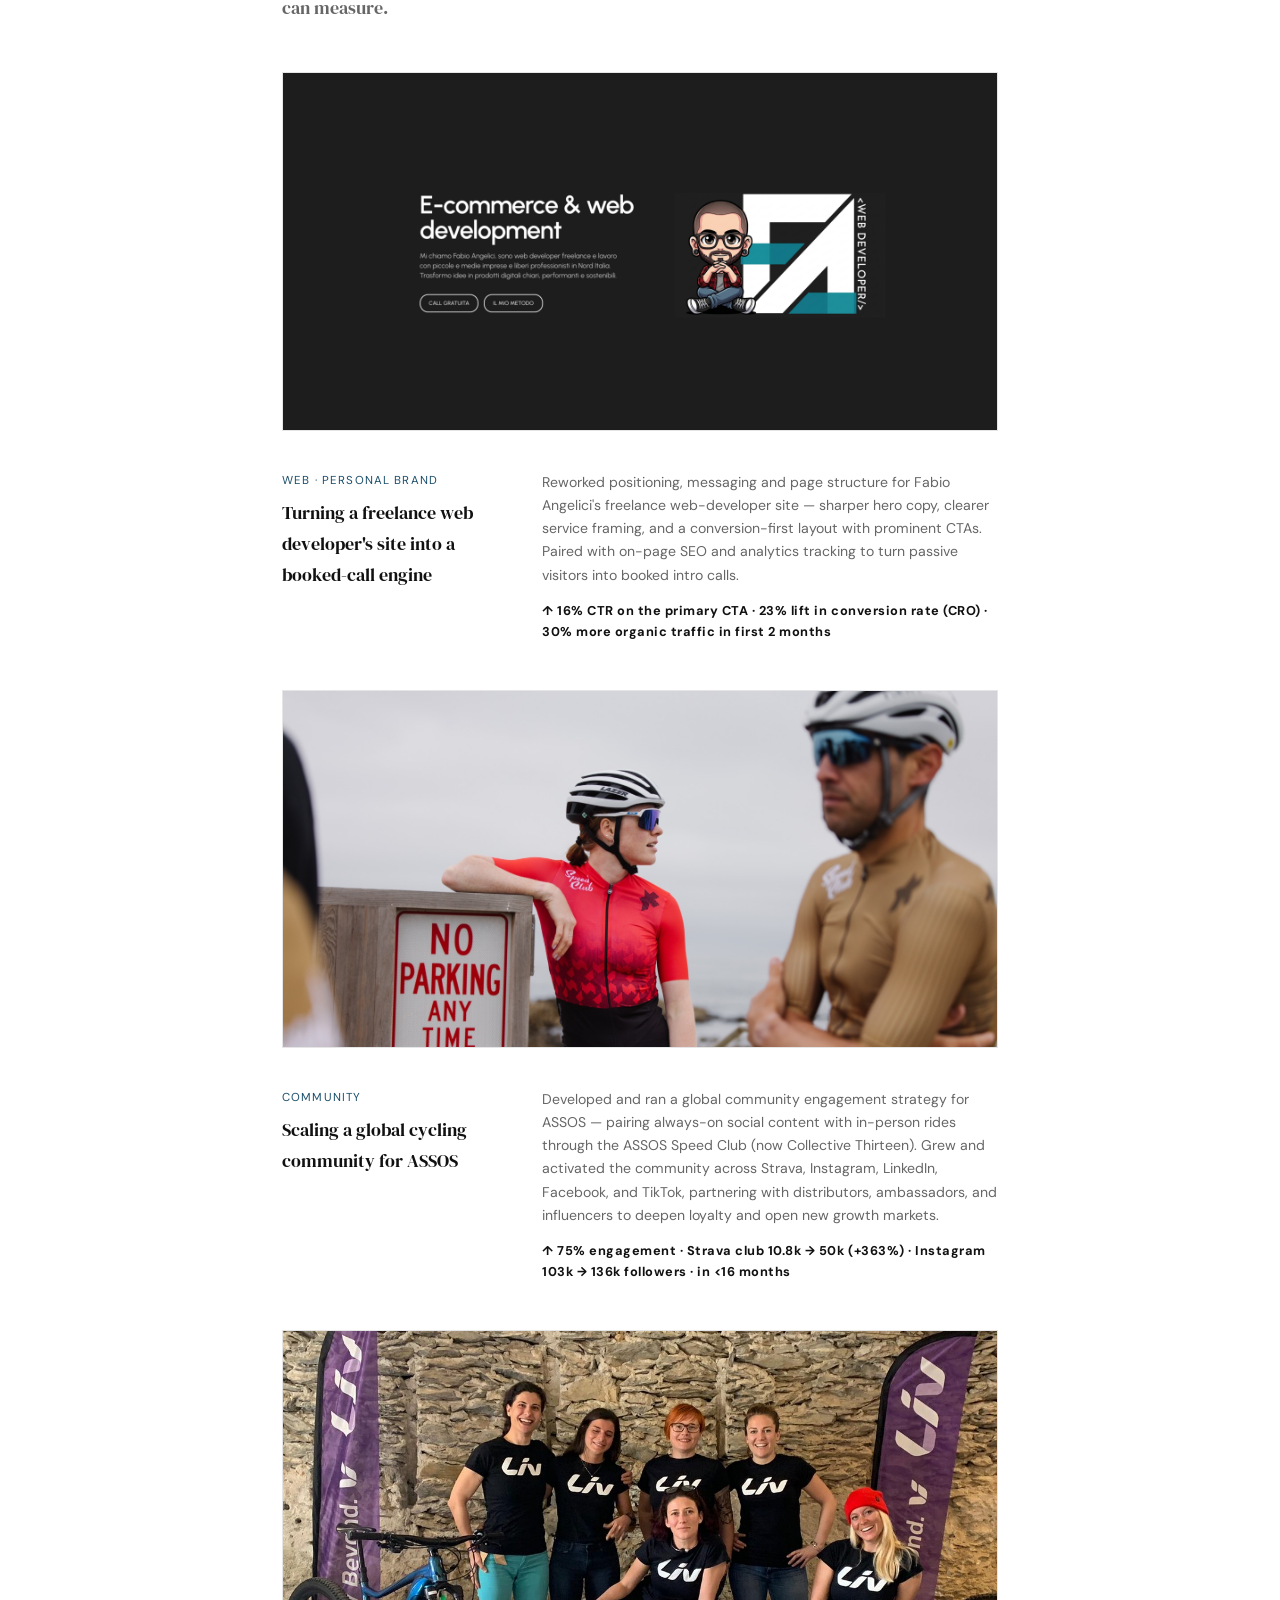
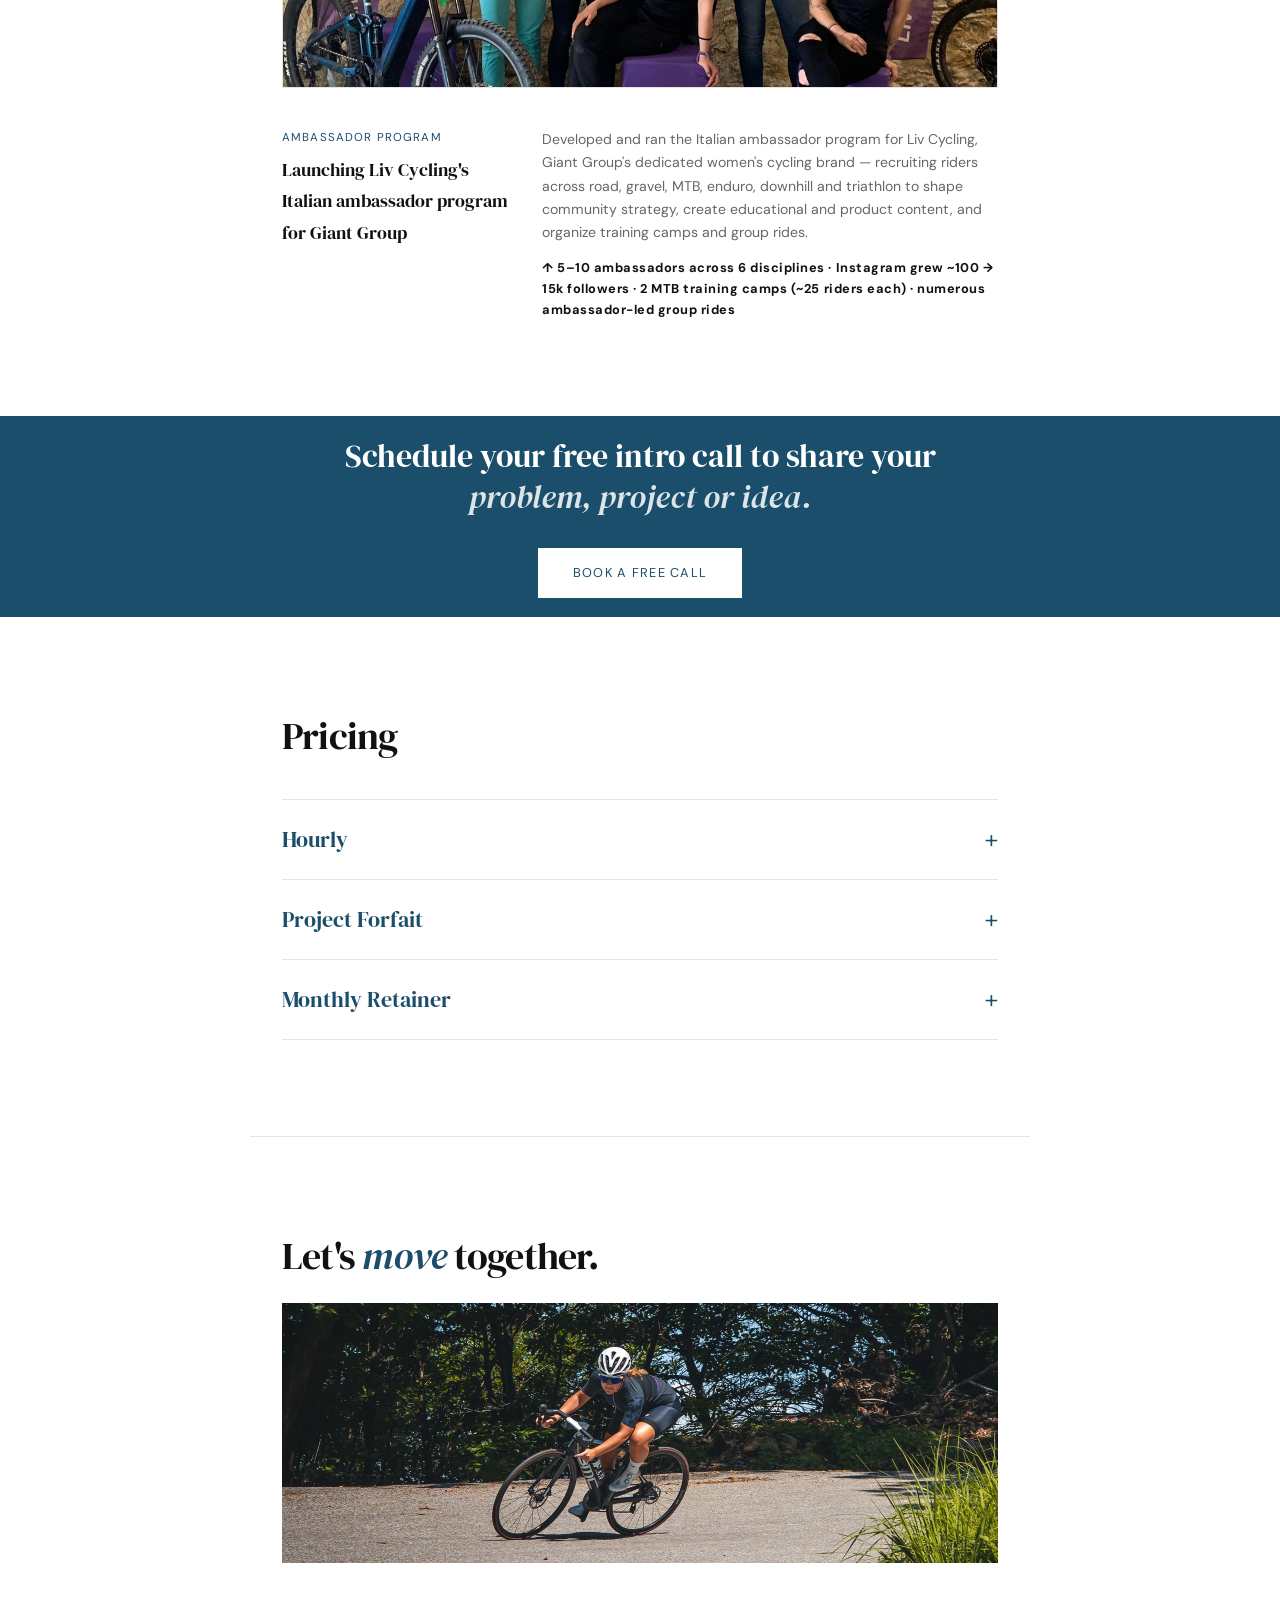
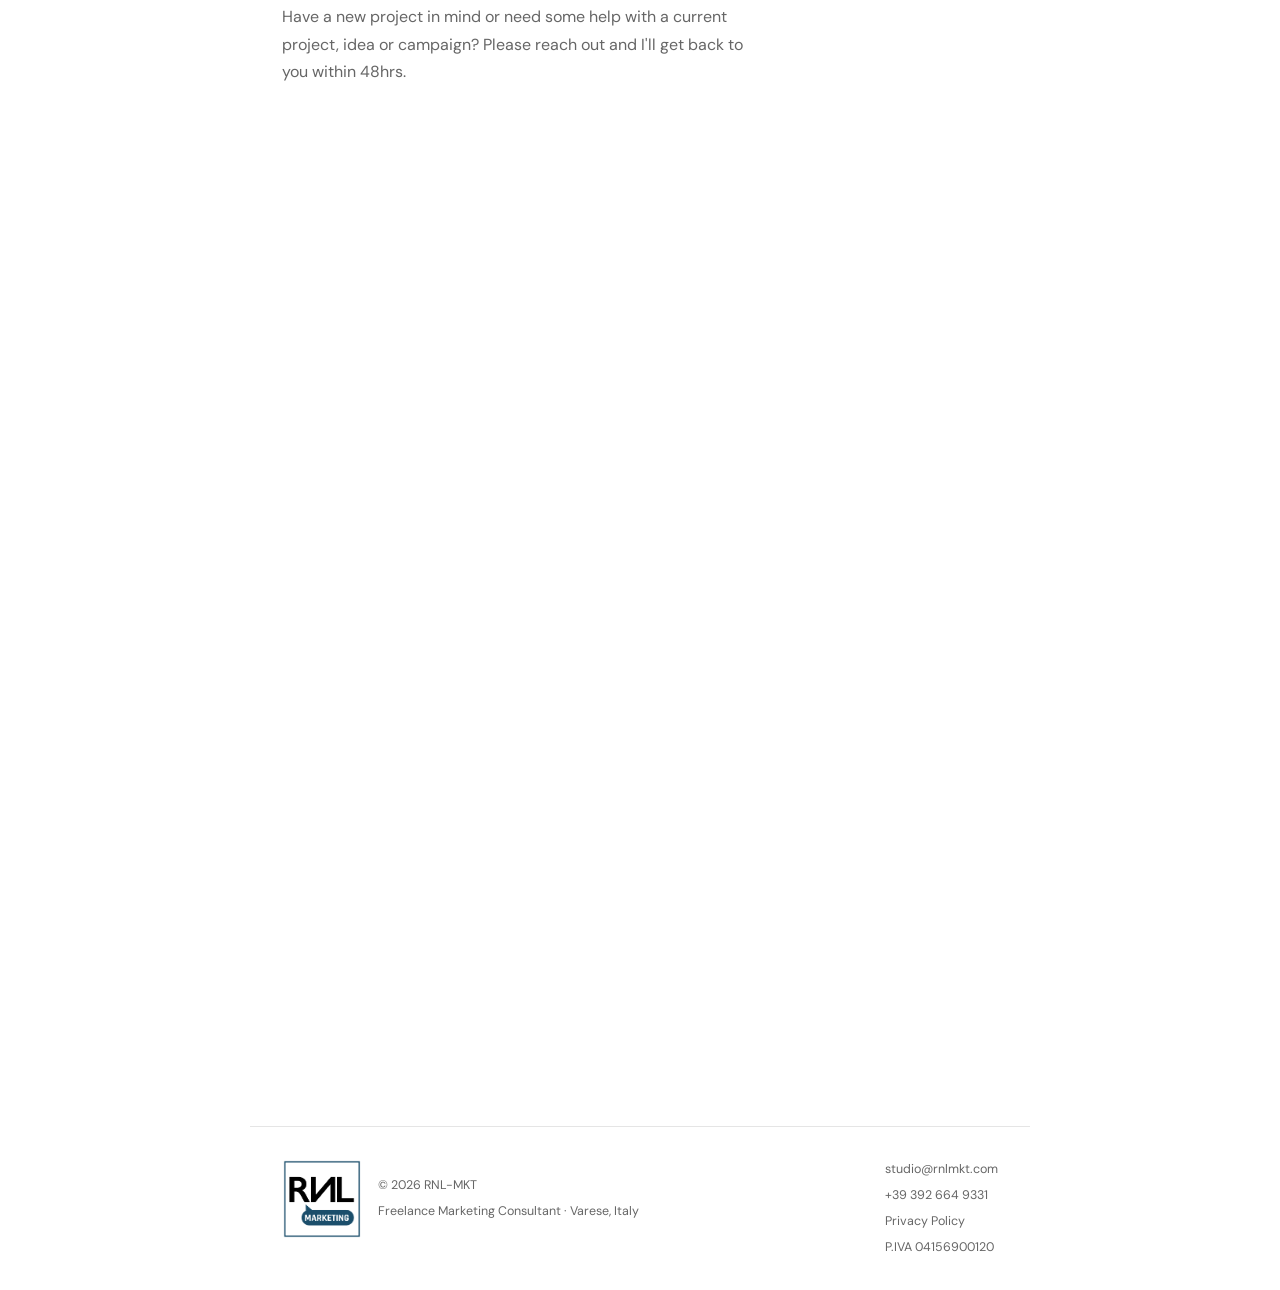
==== commit efc1df9f: "Privacy policy" ====
--- a/index.html
+++ b/index.html
@@ -372,7 +372,7 @@
     <div class="footer-right">
       <a class="jmail jmail-show" data-e="c3R1ZGlvQHJubG1rdC5jb20=">Email</a>
       <a class="jtel jtel-show" data-t="KzM5MzkyNjY0OTMzMQ==" data-d="KzM5IDM5MiA2NjQgOTMzMQ==">Phone</a>
-      <a href="privacy.html">Privacy</a>
+      <a href="privacy.html">Privacy Policy</a>
       <span>P.IVA 04156900120</span>
     </div>
   </footer>
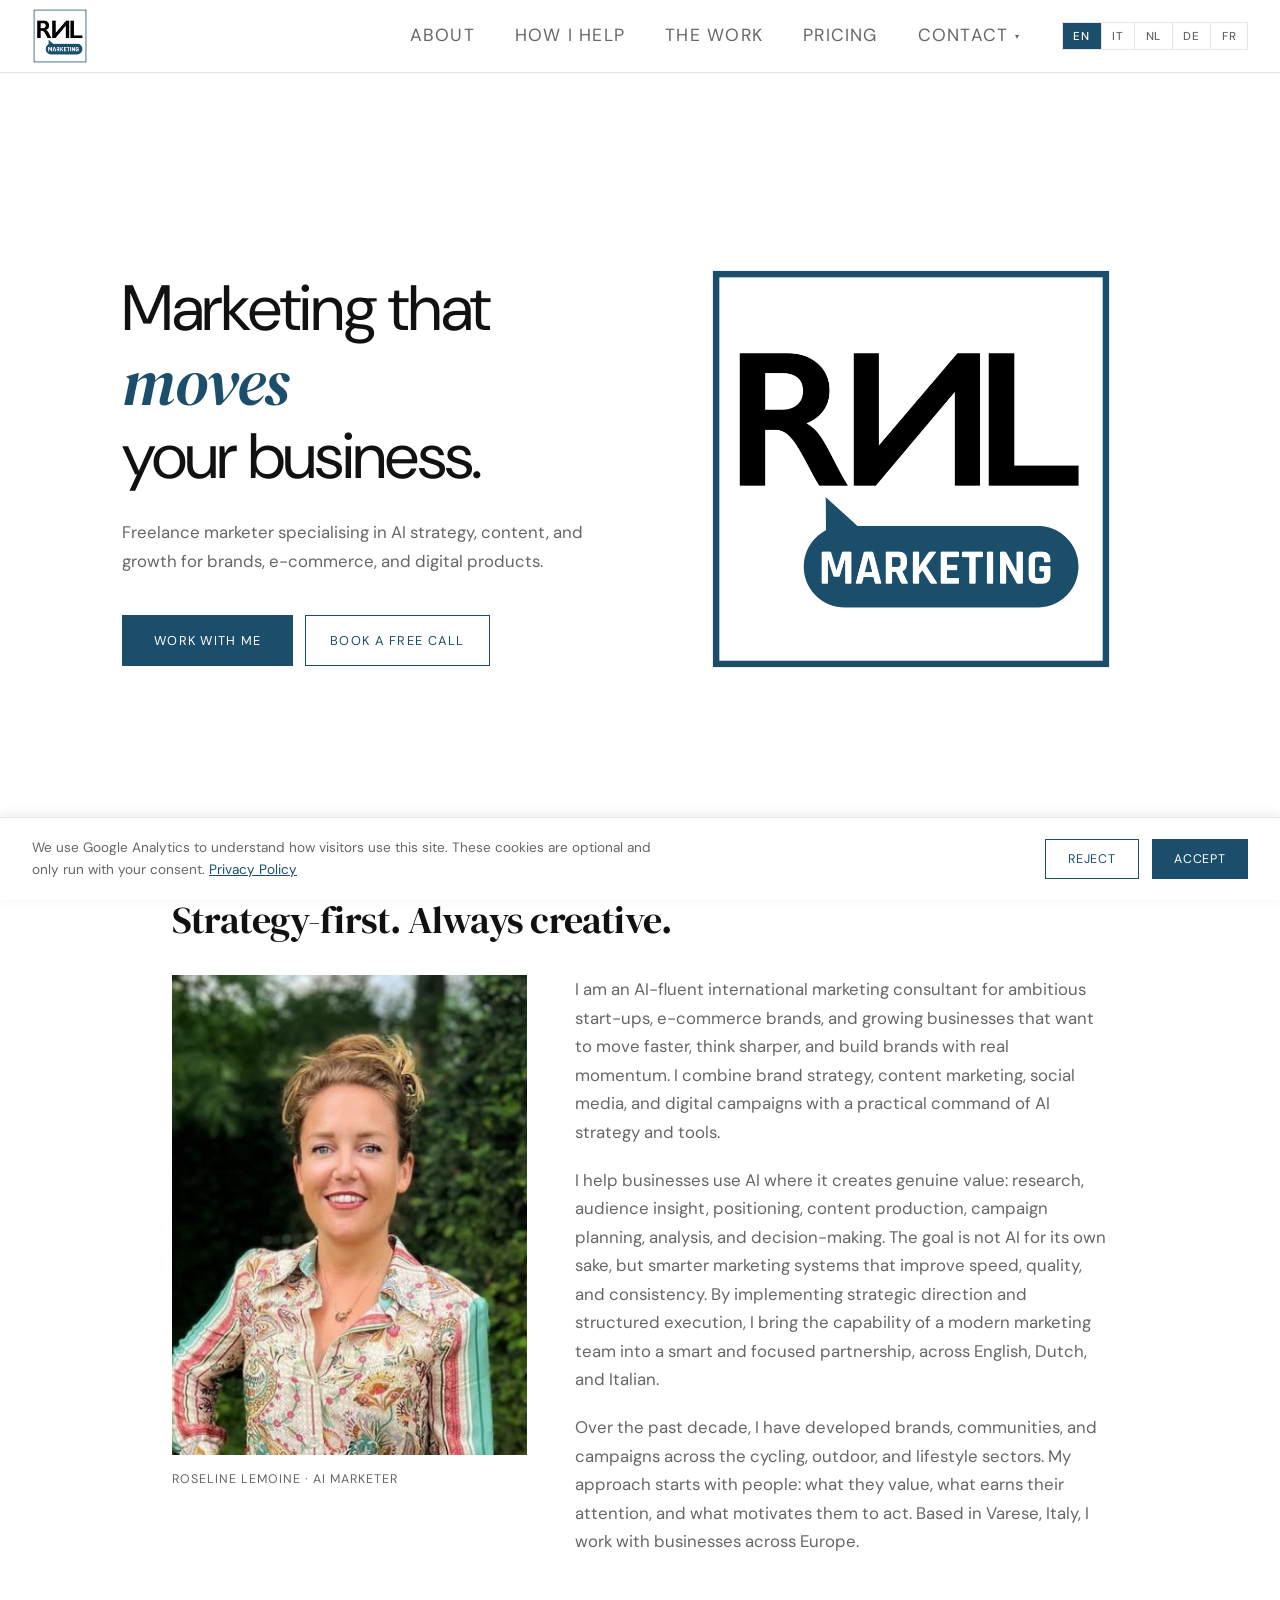
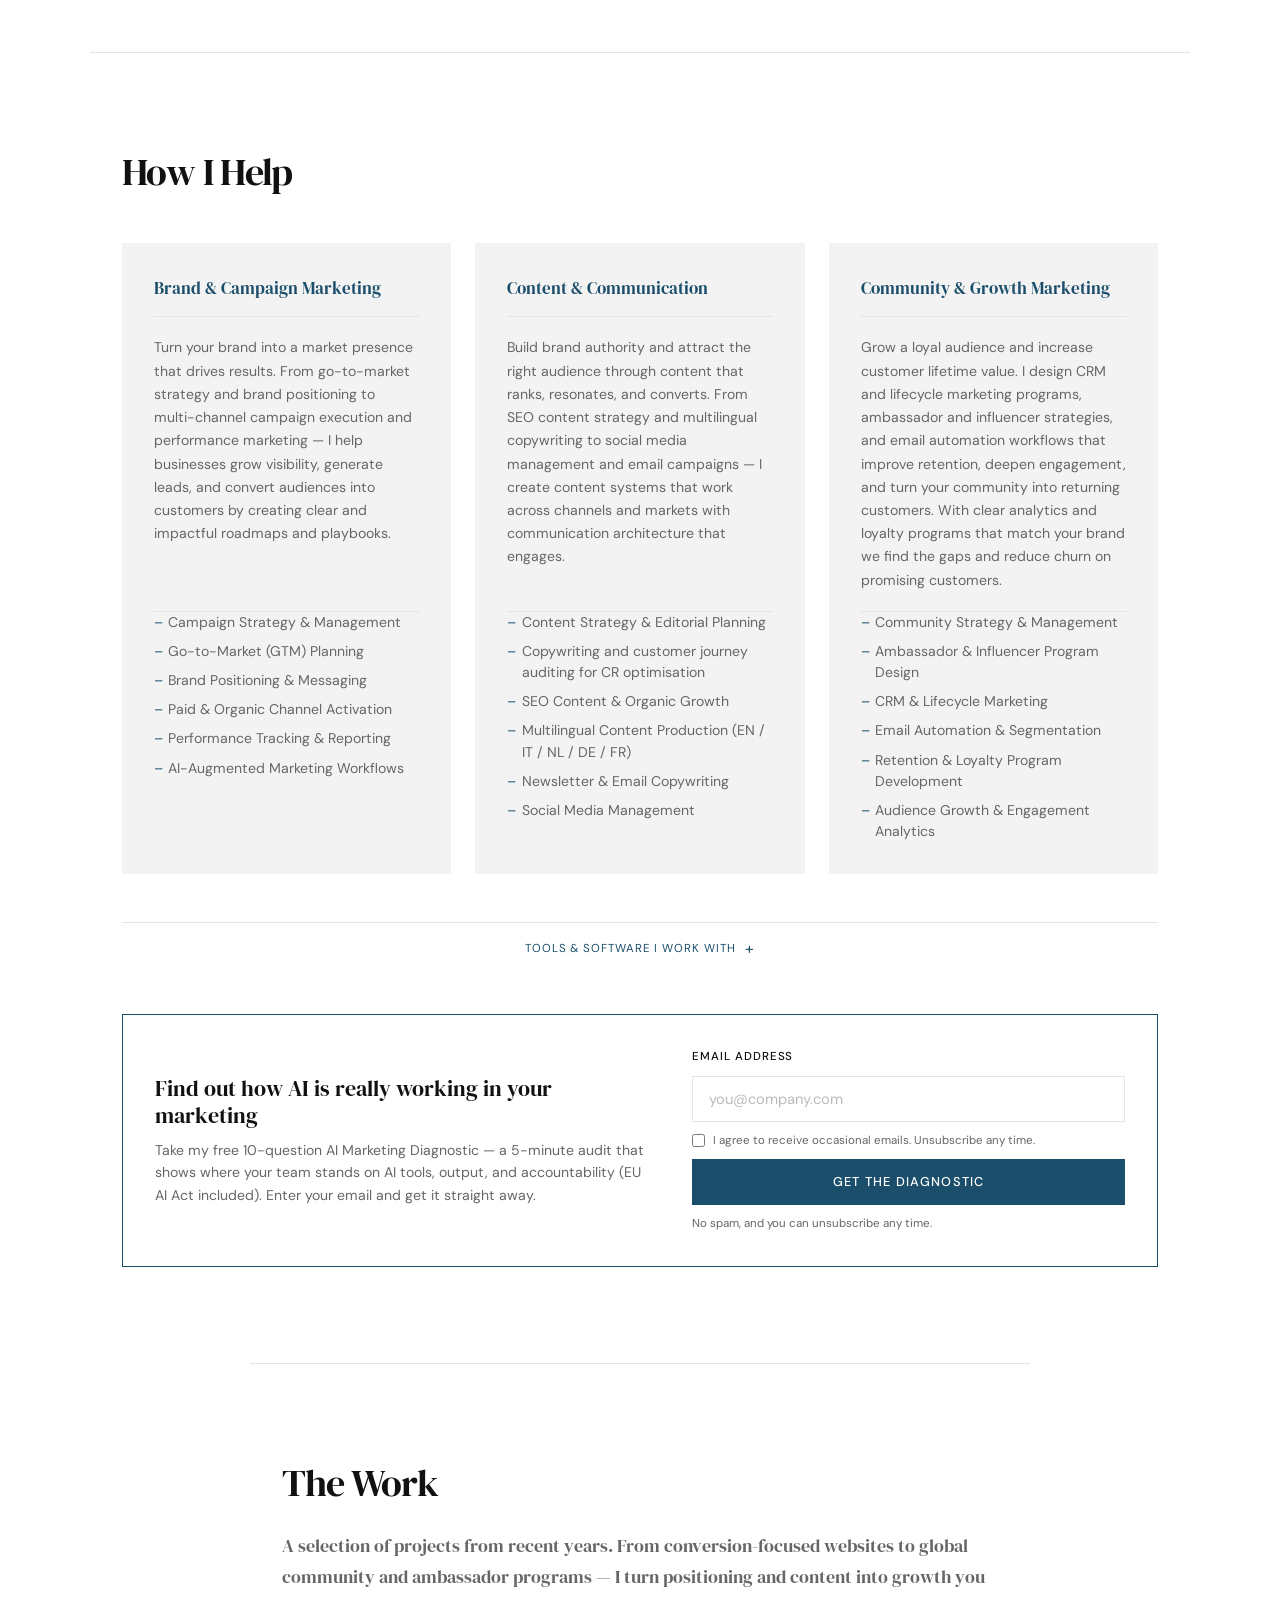
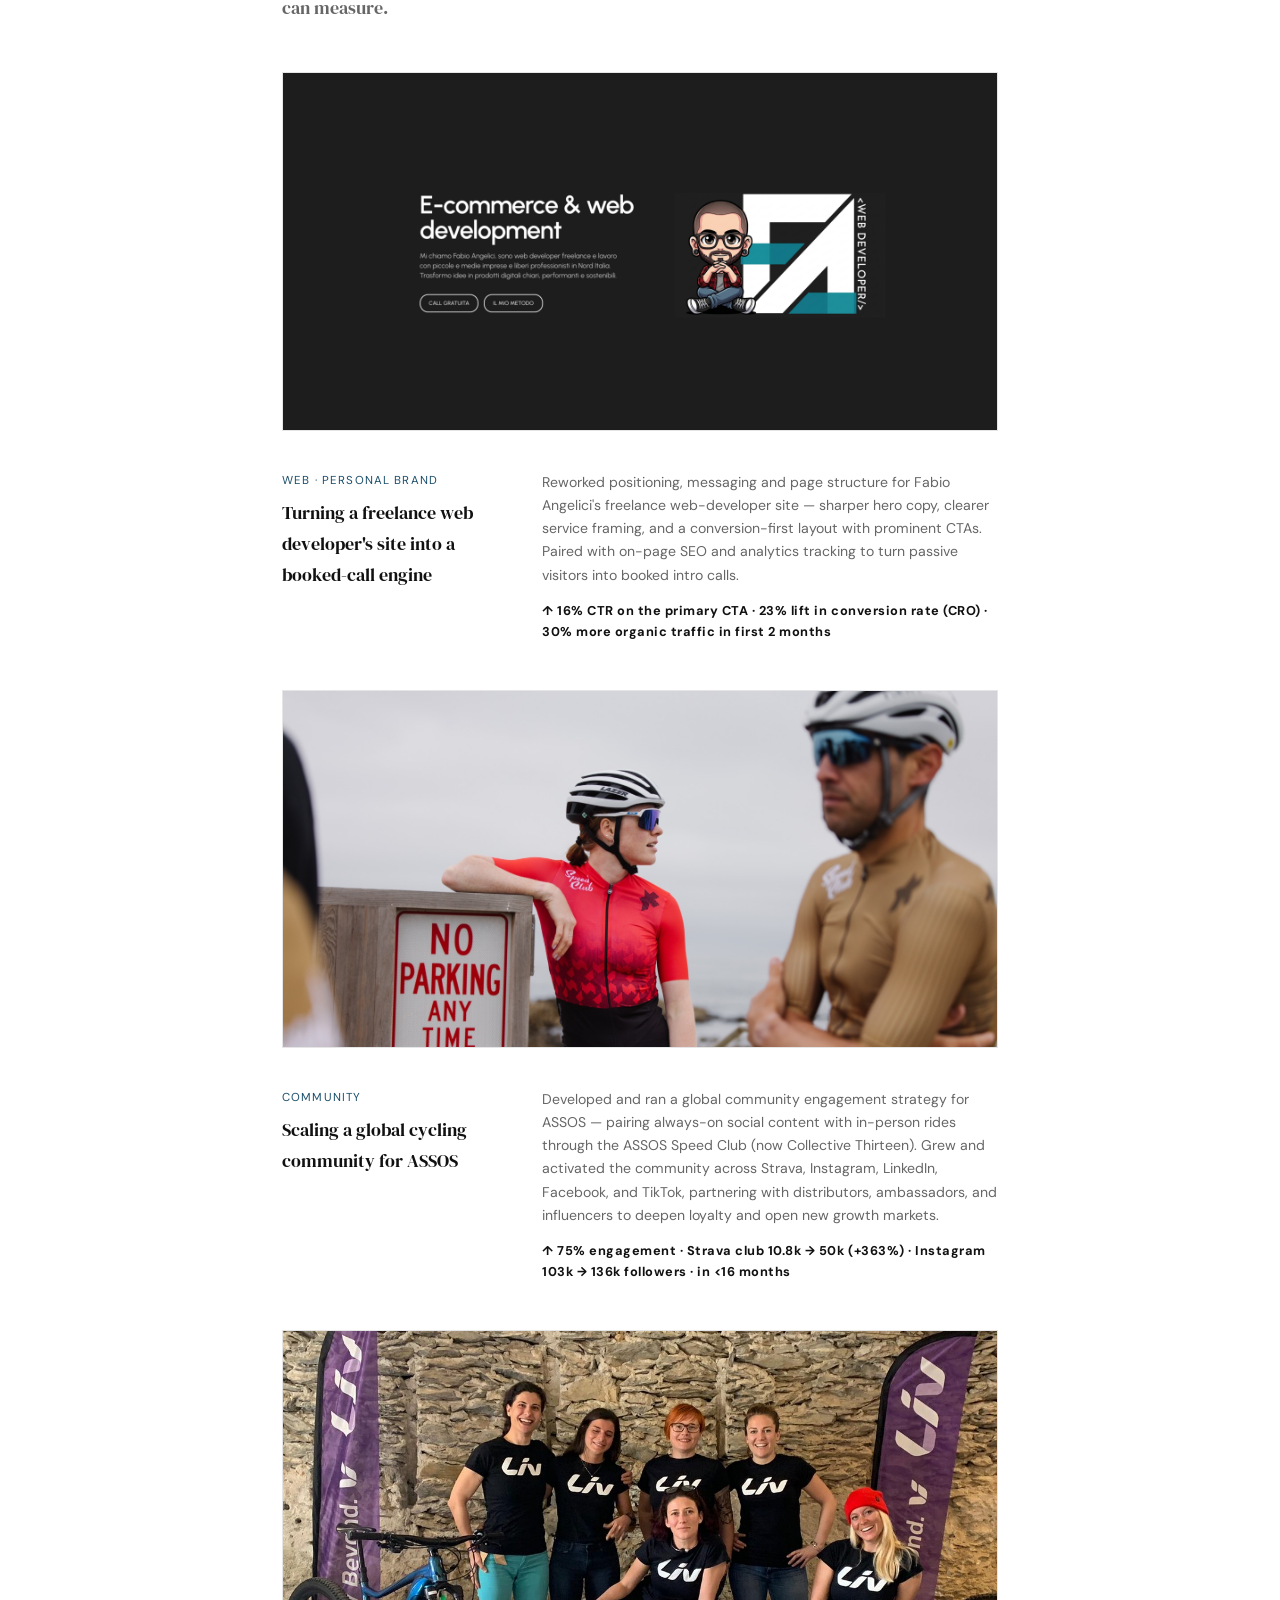
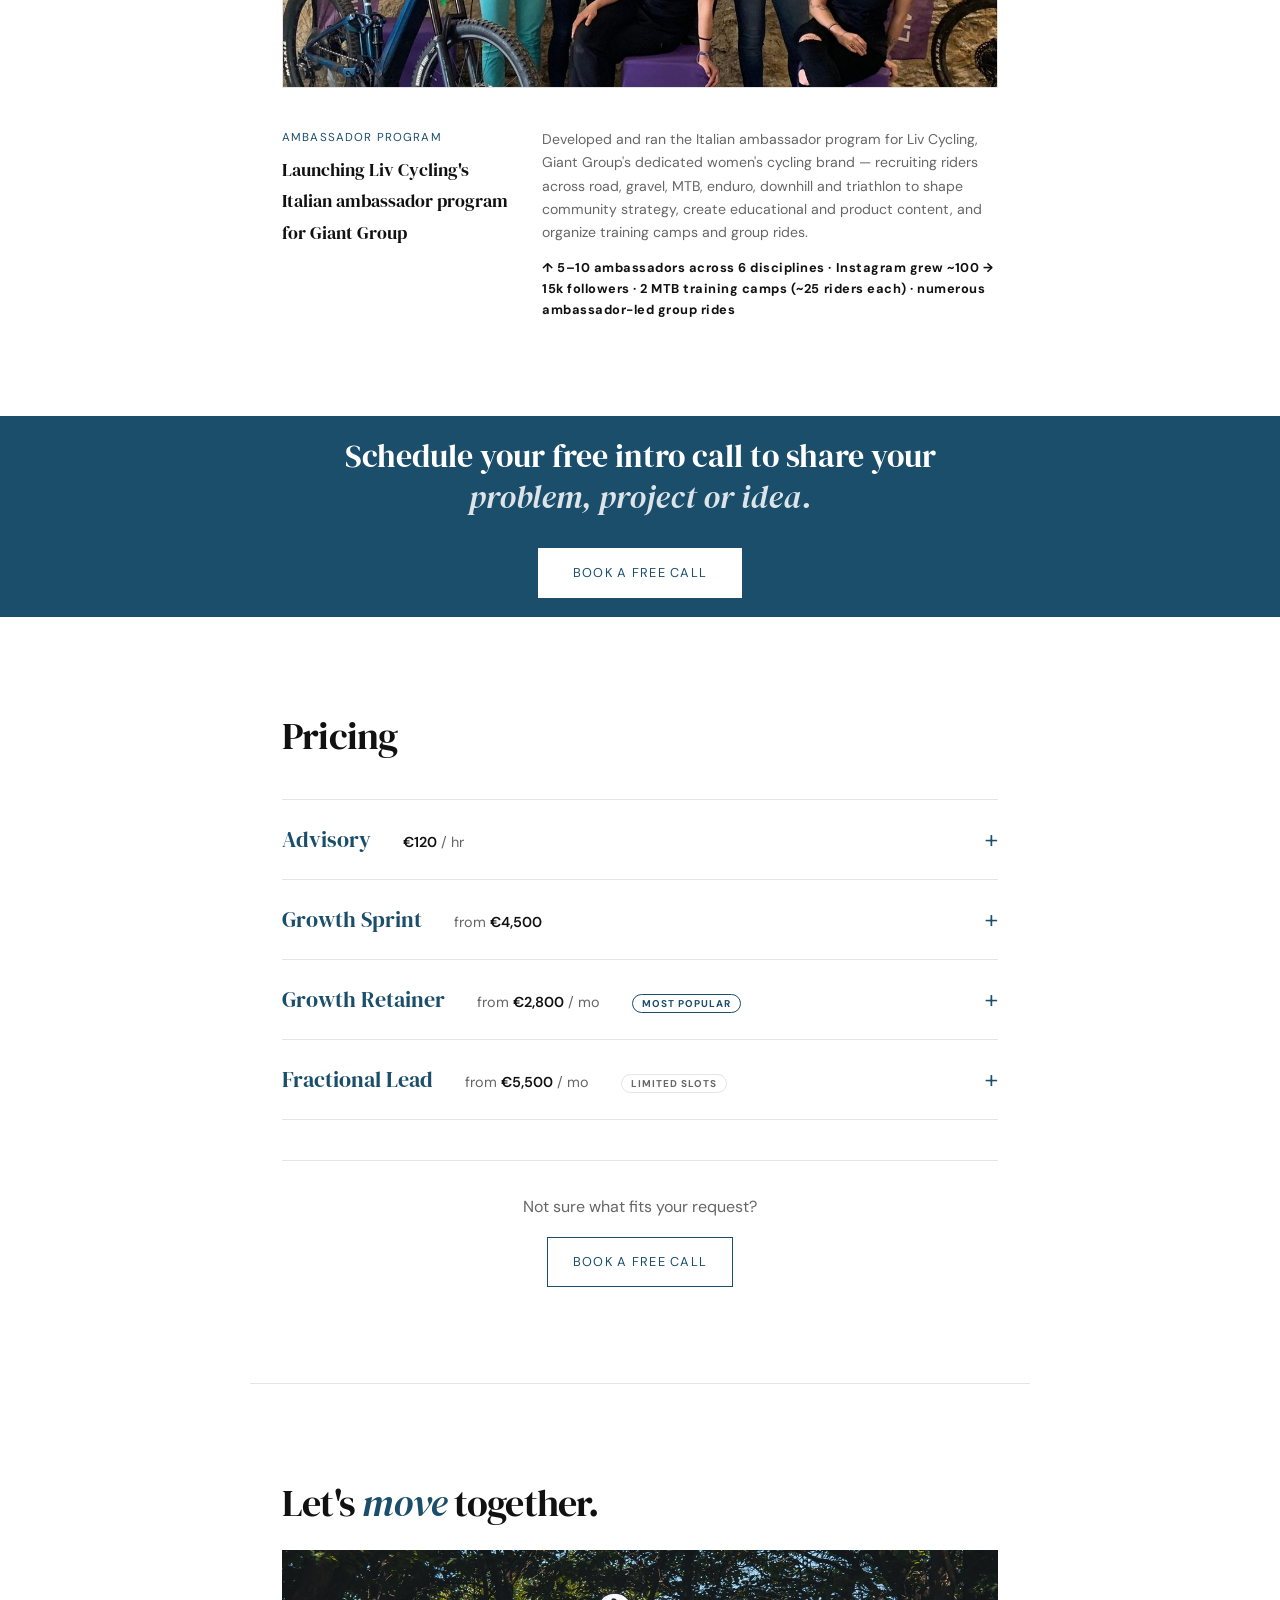
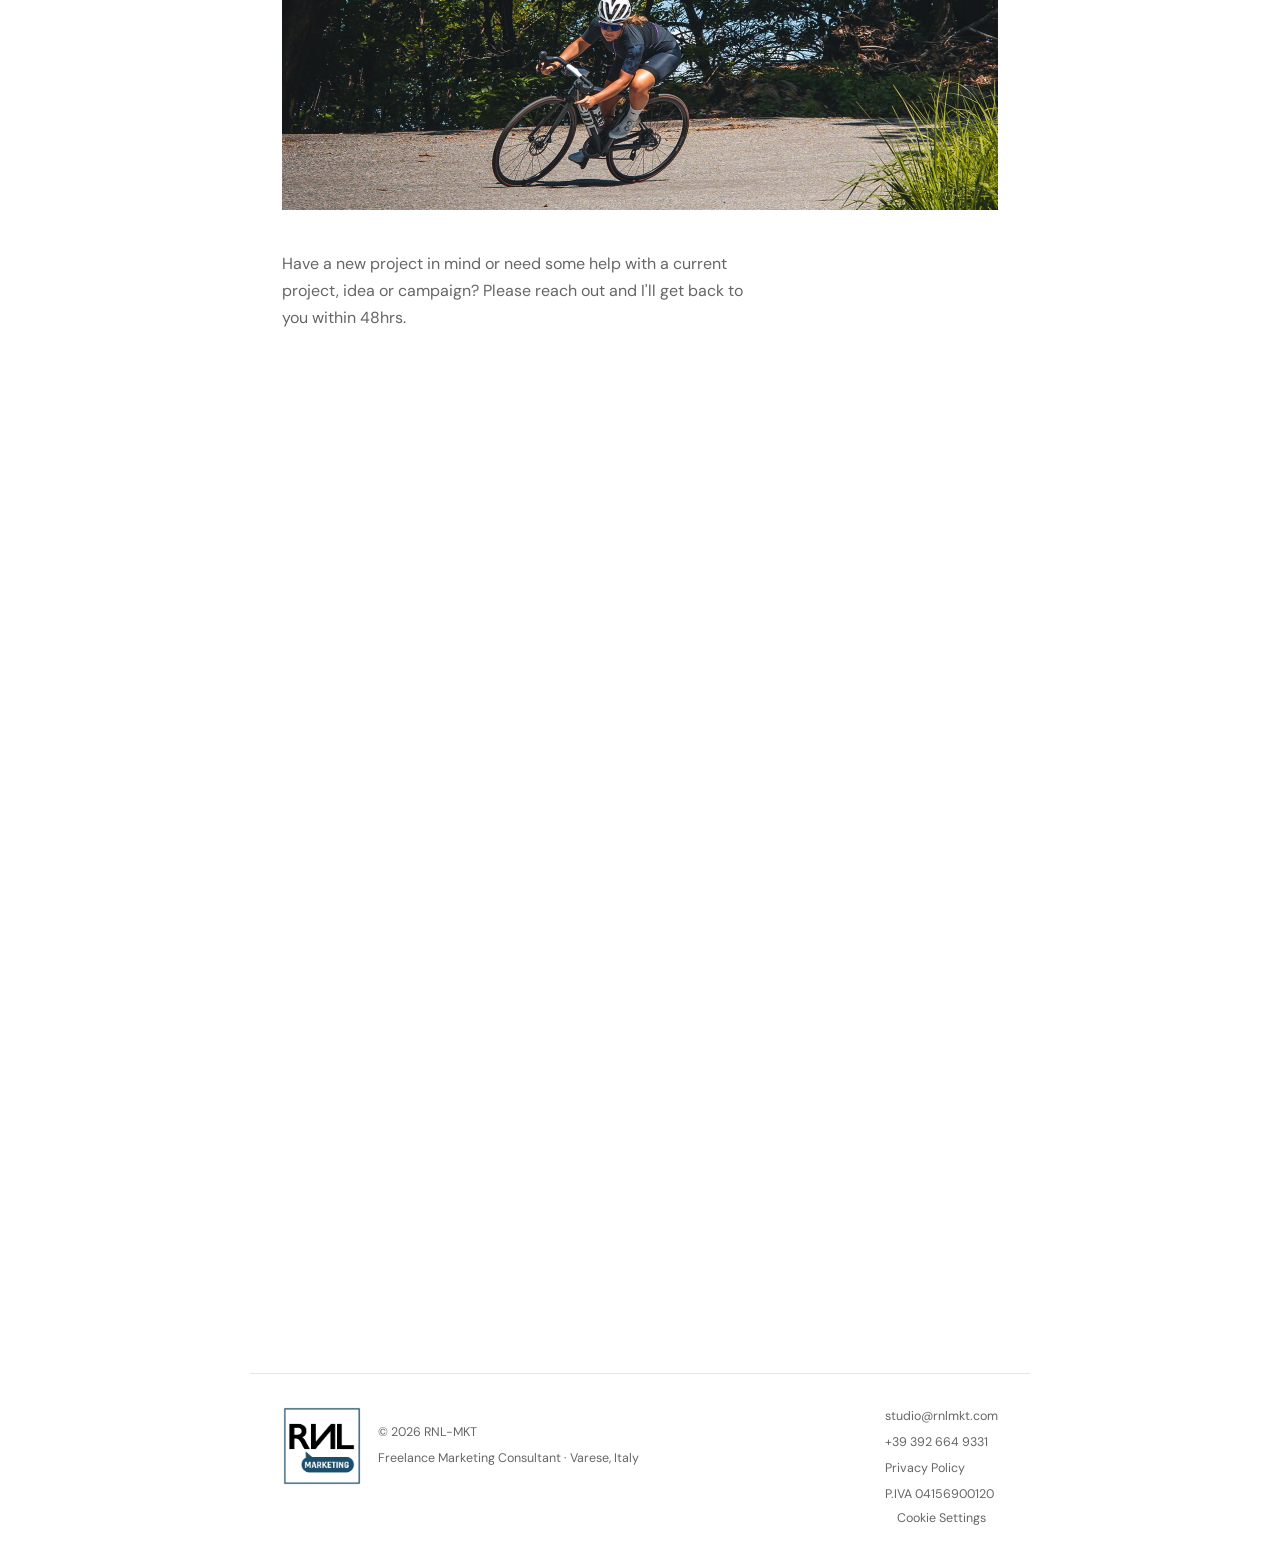
==== commit 12196bb4: "Pricing" ====
--- a/index.html
+++ b/index.html
@@ -281,19 +281,20 @@
 
       <div class="pricing-item">
         <button class="pricing-trigger" onclick="togglePricing(this)">
-          <span class="pricing-title">Hourly</span>
+          <span class="pricing-trigger-left">
+            <span class="pricing-title">Advisory</span>
+            <span class="pricing-rate-inline"><b>€120</b> / hr</span>
+          </span>
           <span class="pricing-icon">+</span>
         </button>
         <div class="pricing-panel">
           <div class="pricing-panel-inner">
-            <div>
-              <div class="pricing-rate-inline" style="font-family:'DM Serif Display',Georgia,serif;font-size:1.8rem;color:var(--black);margin-bottom:0.8rem;">€80<span style="font-family:'DM Sans',sans-serif;font-size:1rem;color:var(--gray);"> / hr</span></div>
-              <p class="pricing-desc">Ideal for short-term support, audits, consultations, or ad-hoc tasks where you need focused expertise without a long-term commitment.</p>
-            </div>
+            <p class="pricing-desc">A focused block of senior expertise — an audit, a second opinion, a working session — when you need direction without a long-term commitment.</p>
             <ul class="pricing-includes">
               <li>Minimum 2 hours</li>
               <li>Invoiced monthly</li>
               <li>Flexible scope</li>
+              <li>Written recap &amp; next steps</li>
             </ul>
           </div>
         </div>
@@ -301,19 +302,20 @@
 
       <div class="pricing-item">
         <button class="pricing-trigger" onclick="togglePricing(this)">
-          <span class="pricing-title">Project Forfait</span>
+          <span class="pricing-trigger-left">
+            <span class="pricing-title">Growth Sprint</span>
+            <span class="pricing-rate-inline">from <b>€4,500</b></span>
+          </span>
           <span class="pricing-icon">+</span>
         </button>
         <div class="pricing-panel">
           <div class="pricing-panel-inner">
-            <div>
-              <div style="font-family:'DM Serif Display',Georgia,serif;font-size:1.8rem;color:var(--black);margin-bottom:0.8rem;">From €2,500</div>
-              <p class="pricing-desc">Best for larger, defined projects — campaign launches, content strategies, CRM setups, or community programs with clear deliverables and timelines.</p>
-            </div>
+            <p class="pricing-desc">A defined project with a clear outcome — a launch, a content engine, a CRM build, a positioning overhaul — scoped, timelined, and delivered end to end.</p>
             <ul class="pricing-includes">
               <li>Fixed scope &amp; deliverables</li>
-              <li>Project timeline agreed upfront</li>
+              <li>Timeline agreed upfront</li>
               <li>50% deposit to start</li>
+              <li>Delivered in EN, NL, IT</li>
             </ul>
           </div>
         </div>
@@ -321,24 +323,53 @@
 
       <div class="pricing-item">
         <button class="pricing-trigger" onclick="togglePricing(this)">
-          <span class="pricing-title">Monthly Retainer</span>
+          <span class="pricing-trigger-left">
+            <span class="pricing-title">Growth Retainer</span>
+            <span class="pricing-rate-inline">from <b>€2,800</b> / mo</span>
+            <span class="pricing-tag">Most popular</span>
+          </span>
           <span class="pricing-icon">+</span>
         </button>
         <div class="pricing-panel">
           <div class="pricing-panel-inner">
-            <div>
-              <div style="font-family:'DM Serif Display',Georgia,serif;font-size:1.8rem;color:var(--black);margin-bottom:0.8rem;">From €1,500<span style="font-family:'DM Sans',sans-serif;font-size:1rem;color:var(--gray);"> / mo</span></div>
-              <p class="pricing-desc">For ongoing marketing support — ideal for brands that need consistent strategy, content, and execution without the cost of a full-time hire.</p>
-            </div>
+            <p class="pricing-desc">Ongoing strategy and execution as an embedded partner — the momentum of a marketing team without the cost of a full-time hire.</p>
             <ul class="pricing-includes">
               <li>Minimum 3 months</li>
               <li>Defined monthly deliverables</li>
+              <li>Monthly strategy &amp; reporting</li>
               <li>Priority availability</li>
             </ul>
           </div>
         </div>
       </div>
 
+      <div class="pricing-item">
+        <button class="pricing-trigger" onclick="togglePricing(this)">
+          <span class="pricing-trigger-left">
+            <span class="pricing-title">Fractional Lead</span>
+            <span class="pricing-rate-inline">from <b>€5,500</b> / mo</span>
+            <span class="pricing-tag slots">Limited slots</span>
+          </span>
+          <span class="pricing-icon">+</span>
+        </button>
+        <div class="pricing-panel">
+          <div class="pricing-panel-inner">
+            <p class="pricing-desc">I run marketing as your part-time lead — owning strategy, direction and the roadmap, and steering freelancers or your in-house team toward the number that matters.</p>
+            <ul class="pricing-includes">
+              <li>~2 days / week equivalent</li>
+              <li>Strategy &amp; team ownership</li>
+              <li>Quarterly roadmap &amp; KPIs</li>
+              <li>Direct line, priority access</li>
+            </ul>
+          </div>
+        </div>
+      </div>
+
+    </div>
+
+    <div class="pricing-help">
+      <p>Not sure what fits your request?</p>
+      <a class="btn btn-secondary" href="https://calendly.com/studio-rnlmkt/30min" onclick="Calendly.initPopupWidget({url: 'https://calendly.com/studio-rnlmkt/30min'});return false;">Book a free call</a>
     </div>
   </section>
 
--- a/assets/css/site.css
+++ b/assets/css/site.css
@@ -957,6 +957,7 @@
   display: flex;
   align-items: baseline;
   gap: 2rem;
+  flex-wrap: wrap;
 }
 
 .pricing-title {
@@ -970,6 +971,30 @@
   font-family: 'DM Sans', sans-serif;
   font-size: 0.9rem;
   color: var(--gray);
+  font-variant-numeric: tabular-nums;
+}
+
+.pricing-rate-inline b {
+  color: var(--black);
+  font-weight: 600;
+}
+
+.pricing-tag {
+  font-family: 'DM Sans', sans-serif;
+  font-size: 0.62rem;
+  font-weight: 700;
+  letter-spacing: 0.1em;
+  text-transform: uppercase;
+  color: var(--accent);
+  border: 1px solid var(--accent);
+  border-radius: 20px;
+  padding: 2px 9px;
+  white-space: nowrap;
+}
+
+.pricing-tag.slots {
+  color: var(--gray);
+  border-color: var(--border);
 }
 
 .pricing-icon {
@@ -1033,7 +1058,25 @@
 
 @media (max-width: 600px) {
   .pricing-panel-inner { grid-template-columns: 1fr; gap: 1.5rem; }
-  .pricing-trigger-left { flex-direction: column; gap: 0.3rem; }
+  .pricing-trigger-left { flex-direction: column; flex-wrap: nowrap; align-items: flex-start; gap: 0.3rem; }
+}
+
+.pricing-help {
+  margin-top: 2.5rem;
+  padding-top: 2rem;
+  border-top: 1px solid var(--border);
+  text-align: center;
+  display: flex;
+  flex-direction: column;
+  align-items: center;
+  gap: 1rem;
+}
+
+.pricing-help p {
+  font-family: 'DM Sans', sans-serif;
+  font-size: 1rem;
+  color: var(--gray);
+  margin: 0;
 }
 
 /* ─── CTA STRIP ─── */
@@ -1352,3 +1395,76 @@
 }
 
 footer a:hover { color: var(--accent); }
+
+.cookie-settings-link {
+  font-family: 'DM Sans', sans-serif;
+  font-size: 0.78rem;
+  color: var(--gray);
+  background: none;
+  border: none;
+  padding: 0;
+  cursor: pointer;
+}
+
+.cookie-settings-link:hover { color: var(--accent); }
+
+/* ─── COOKIE CONSENT BANNER ─── */
+.cookie-banner {
+  position: fixed;
+  left: 0;
+  right: 0;
+  bottom: 0;
+  z-index: 1000;
+  background: var(--white);
+  border-top: 1px solid var(--border);
+  box-shadow: 0 -2px 12px rgba(0, 0, 0, 0.08);
+  padding: 1.2rem 2rem;
+  display: flex;
+  flex-wrap: wrap;
+  align-items: center;
+  justify-content: space-between;
+  gap: 1rem;
+  transform: translateY(100%);
+  transition: transform 0.3s ease;
+}
+
+.cookie-banner.show { transform: translateY(0); }
+
+.cookie-banner-text {
+  font-family: 'DM Sans', sans-serif;
+  font-size: 0.85rem;
+  line-height: 1.6;
+  color: var(--gray);
+  margin: 0;
+  max-width: 640px;
+}
+
+.cookie-banner-text a { color: var(--accent); }
+
+.cookie-banner-actions {
+  display: flex;
+  gap: 0.8rem;
+  flex-shrink: 0;
+}
+
+.cookie-banner-actions button {
+  font-family: 'DM Sans', sans-serif;
+  font-size: 0.78rem;
+  letter-spacing: 0.06em;
+  text-transform: uppercase;
+  border: none;
+  cursor: pointer;
+  padding: 0.7rem 1.4rem;
+  transition: background 0.2s, color 0.2s;
+}
+
+.cookie-banner-actions .cookie-accept { background: var(--accent); color: var(--white); }
+.cookie-banner-actions .cookie-accept:hover { background: var(--accent-light); }
+
+.cookie-banner-actions .cookie-reject { background: none; color: var(--accent); border: 1px solid var(--accent); }
+.cookie-banner-actions .cookie-reject:hover { background: var(--accent); color: var(--white); }
+
+@media (max-width: 600px) {
+  .cookie-banner { flex-direction: column; align-items: stretch; padding: 1.2rem 1.4rem; }
+  .cookie-banner-actions { justify-content: flex-end; }
+}
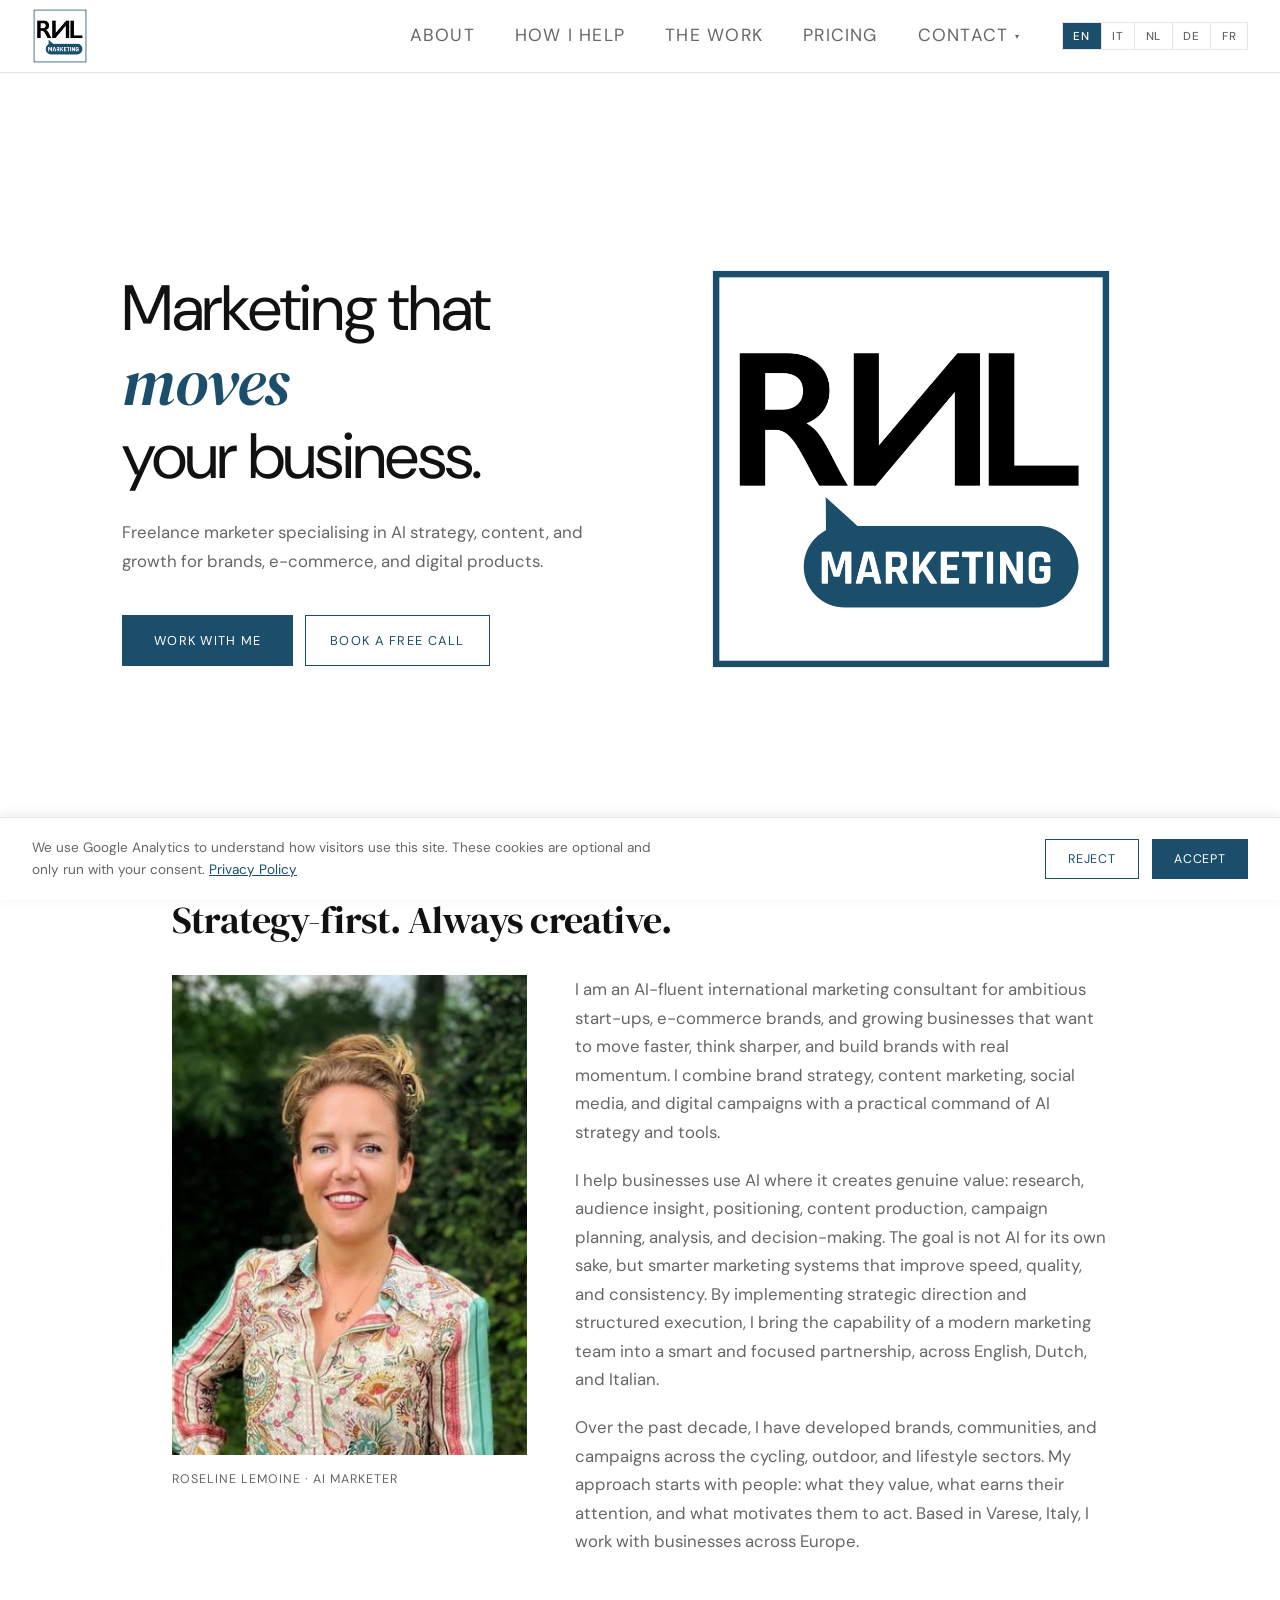
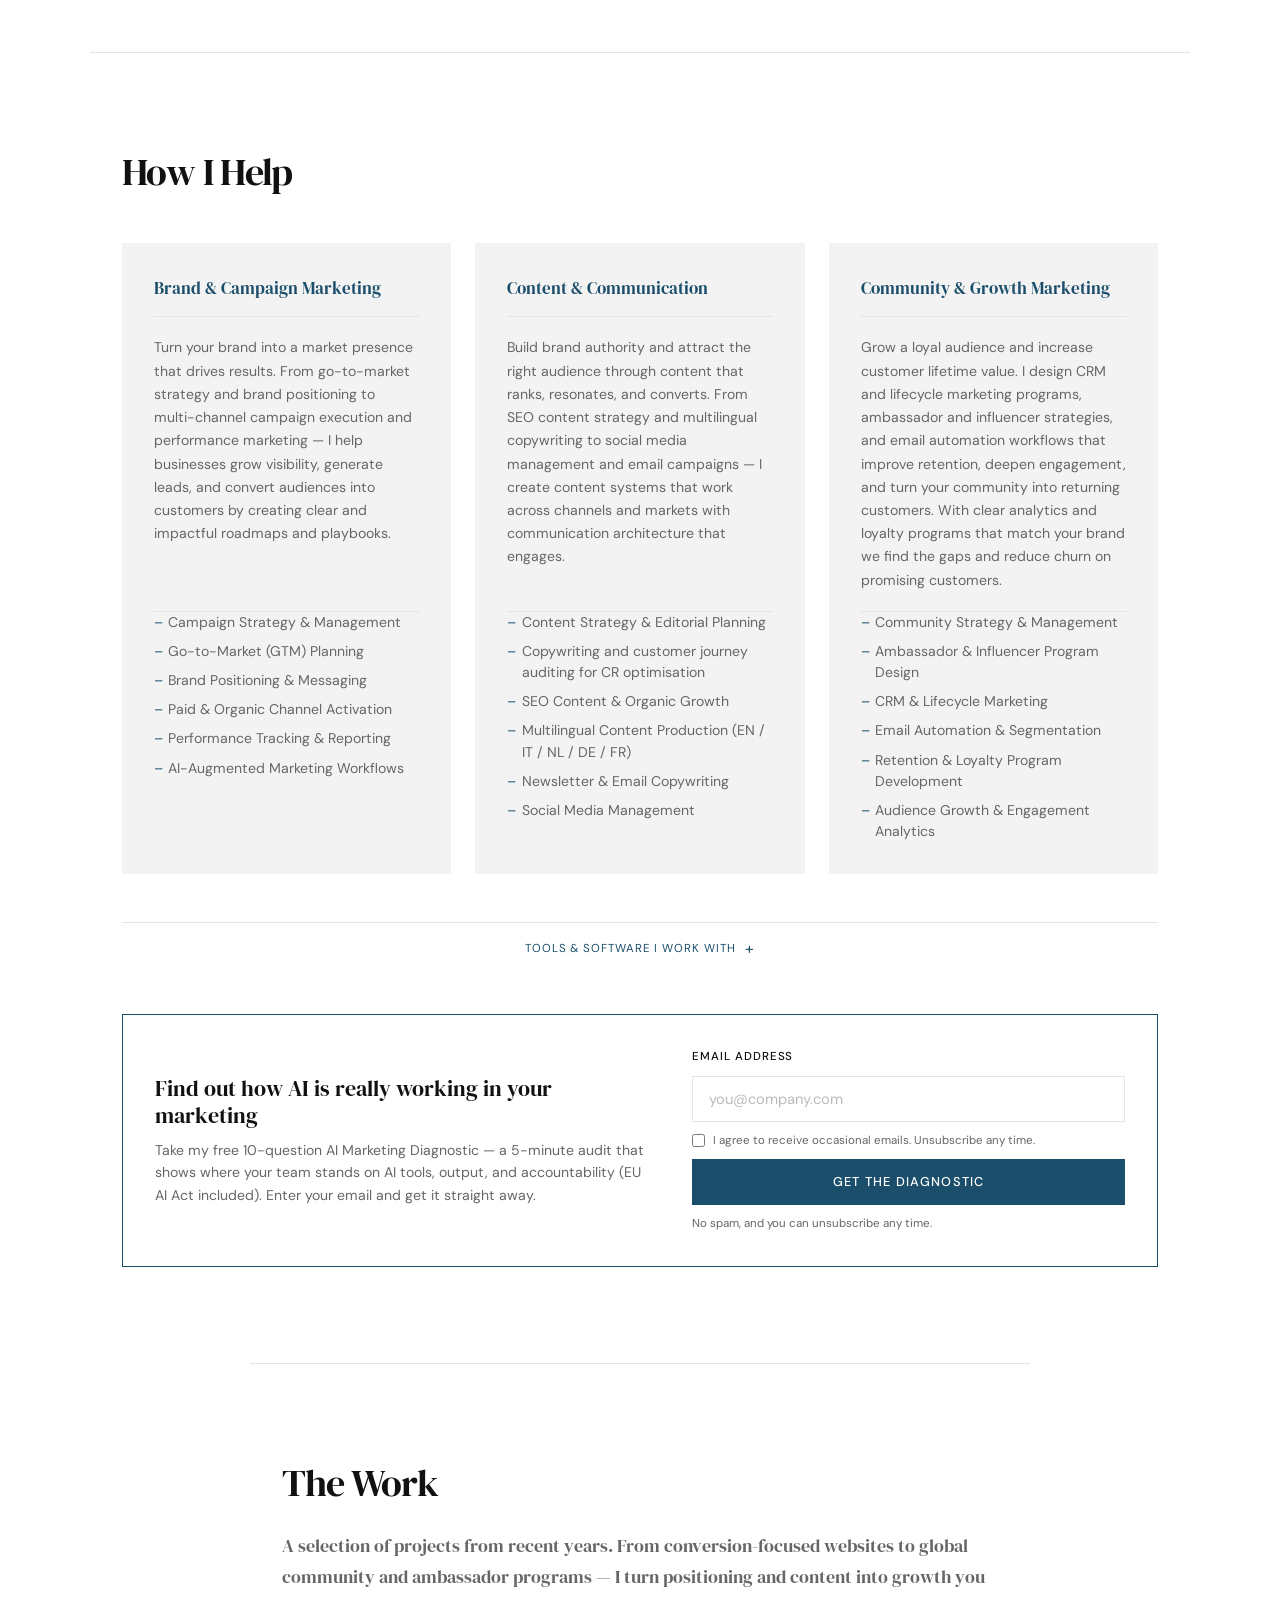
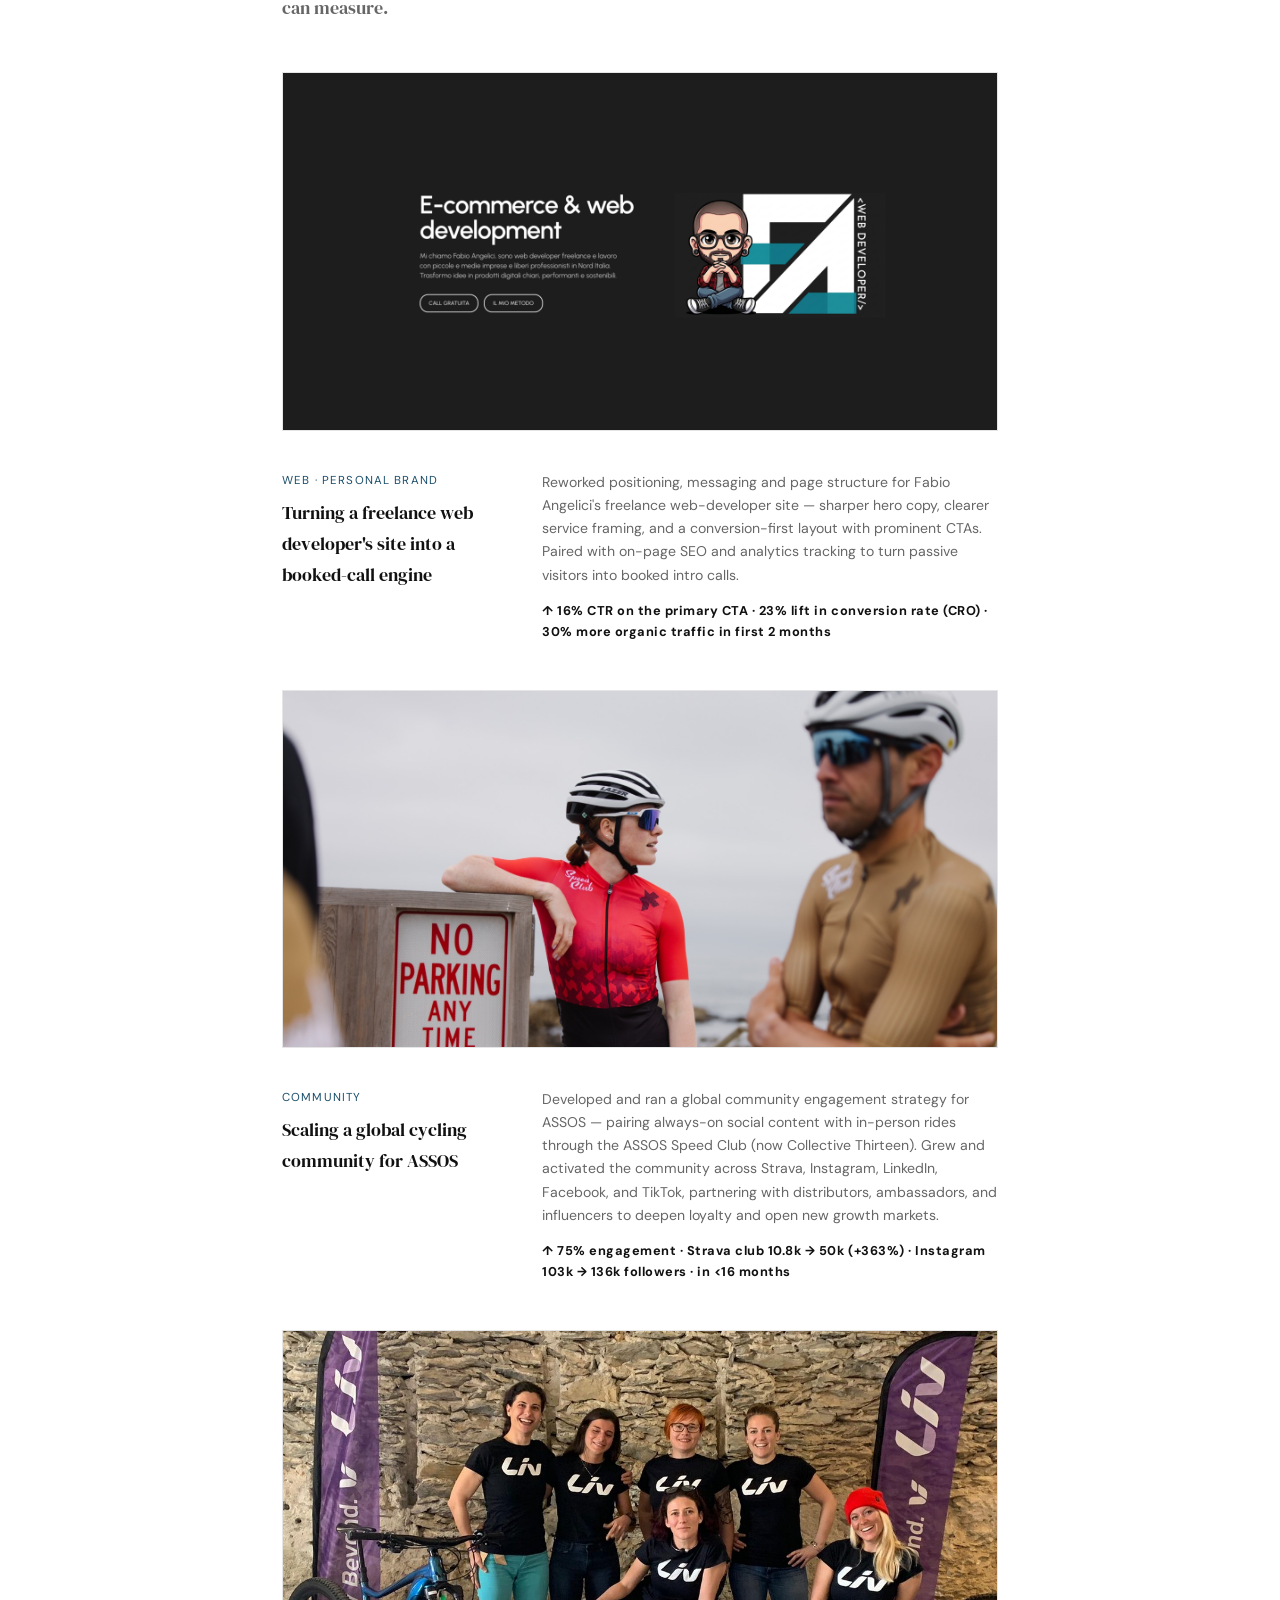
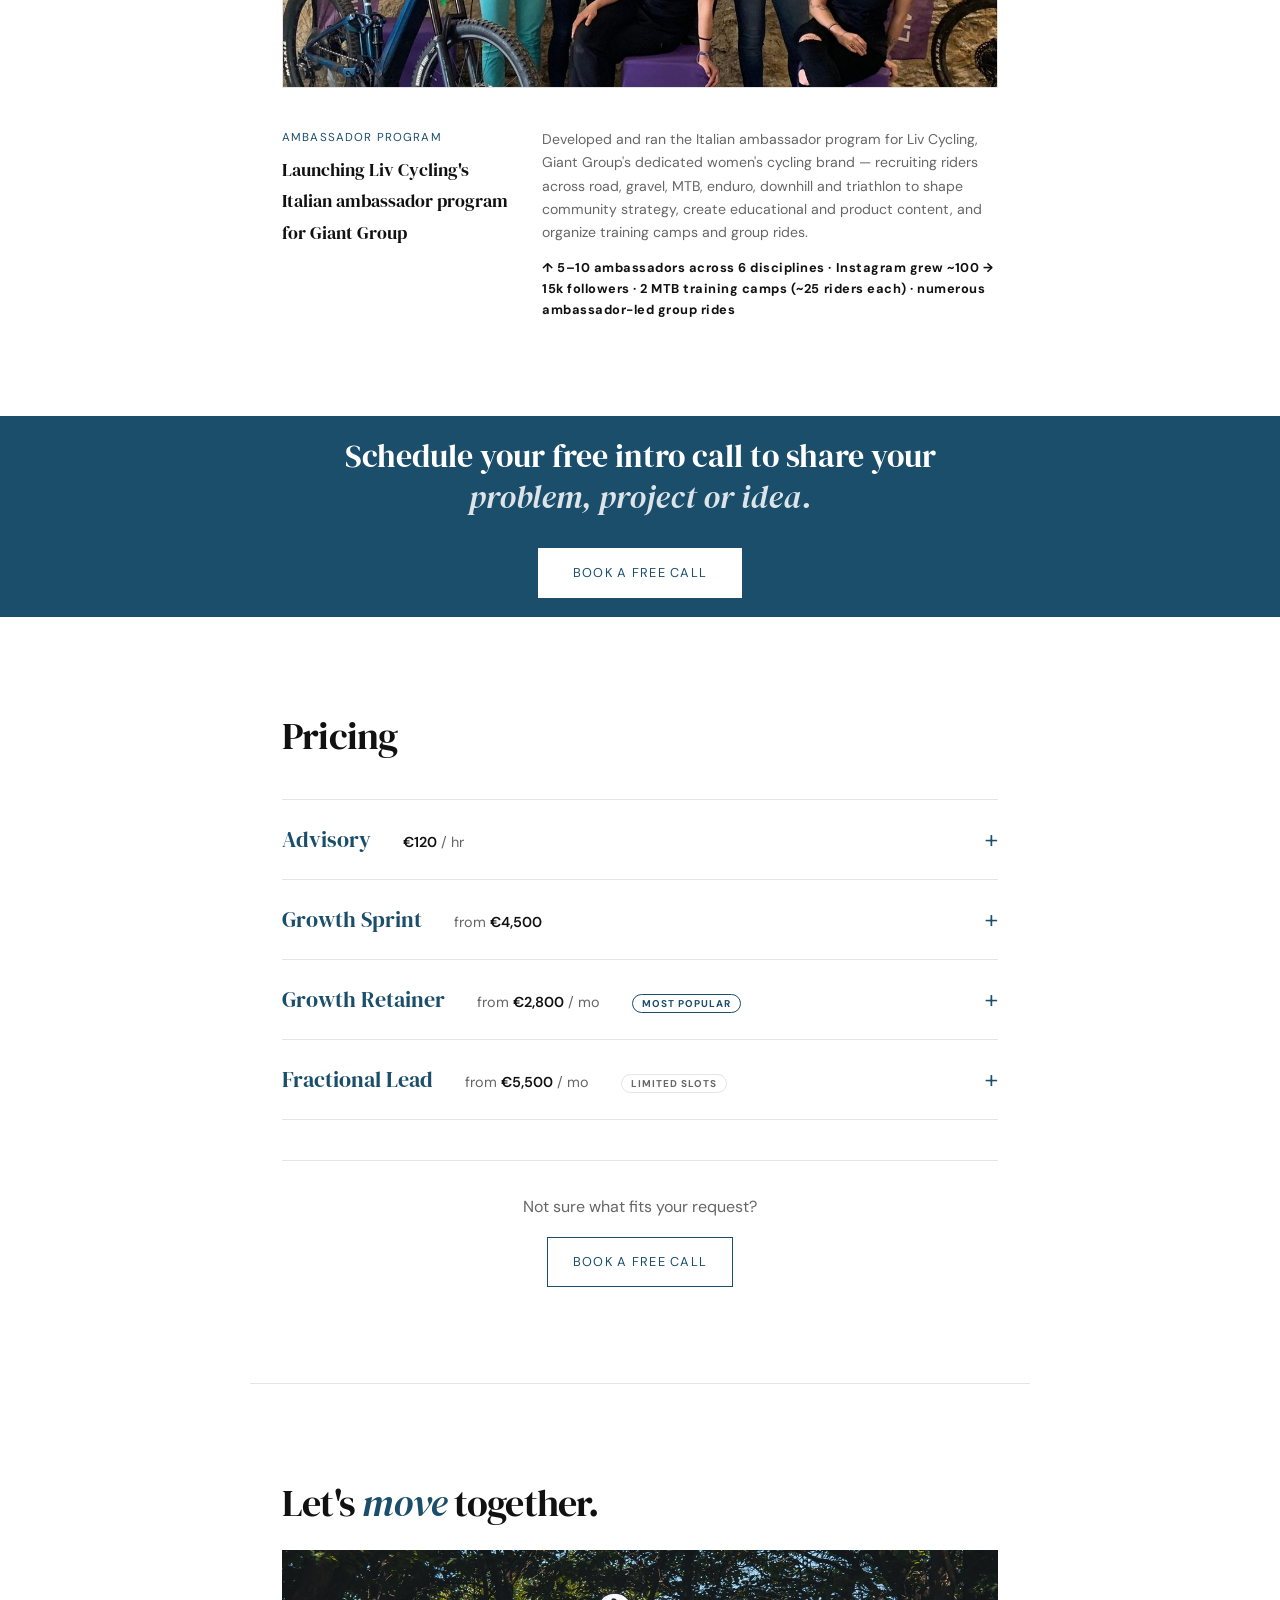
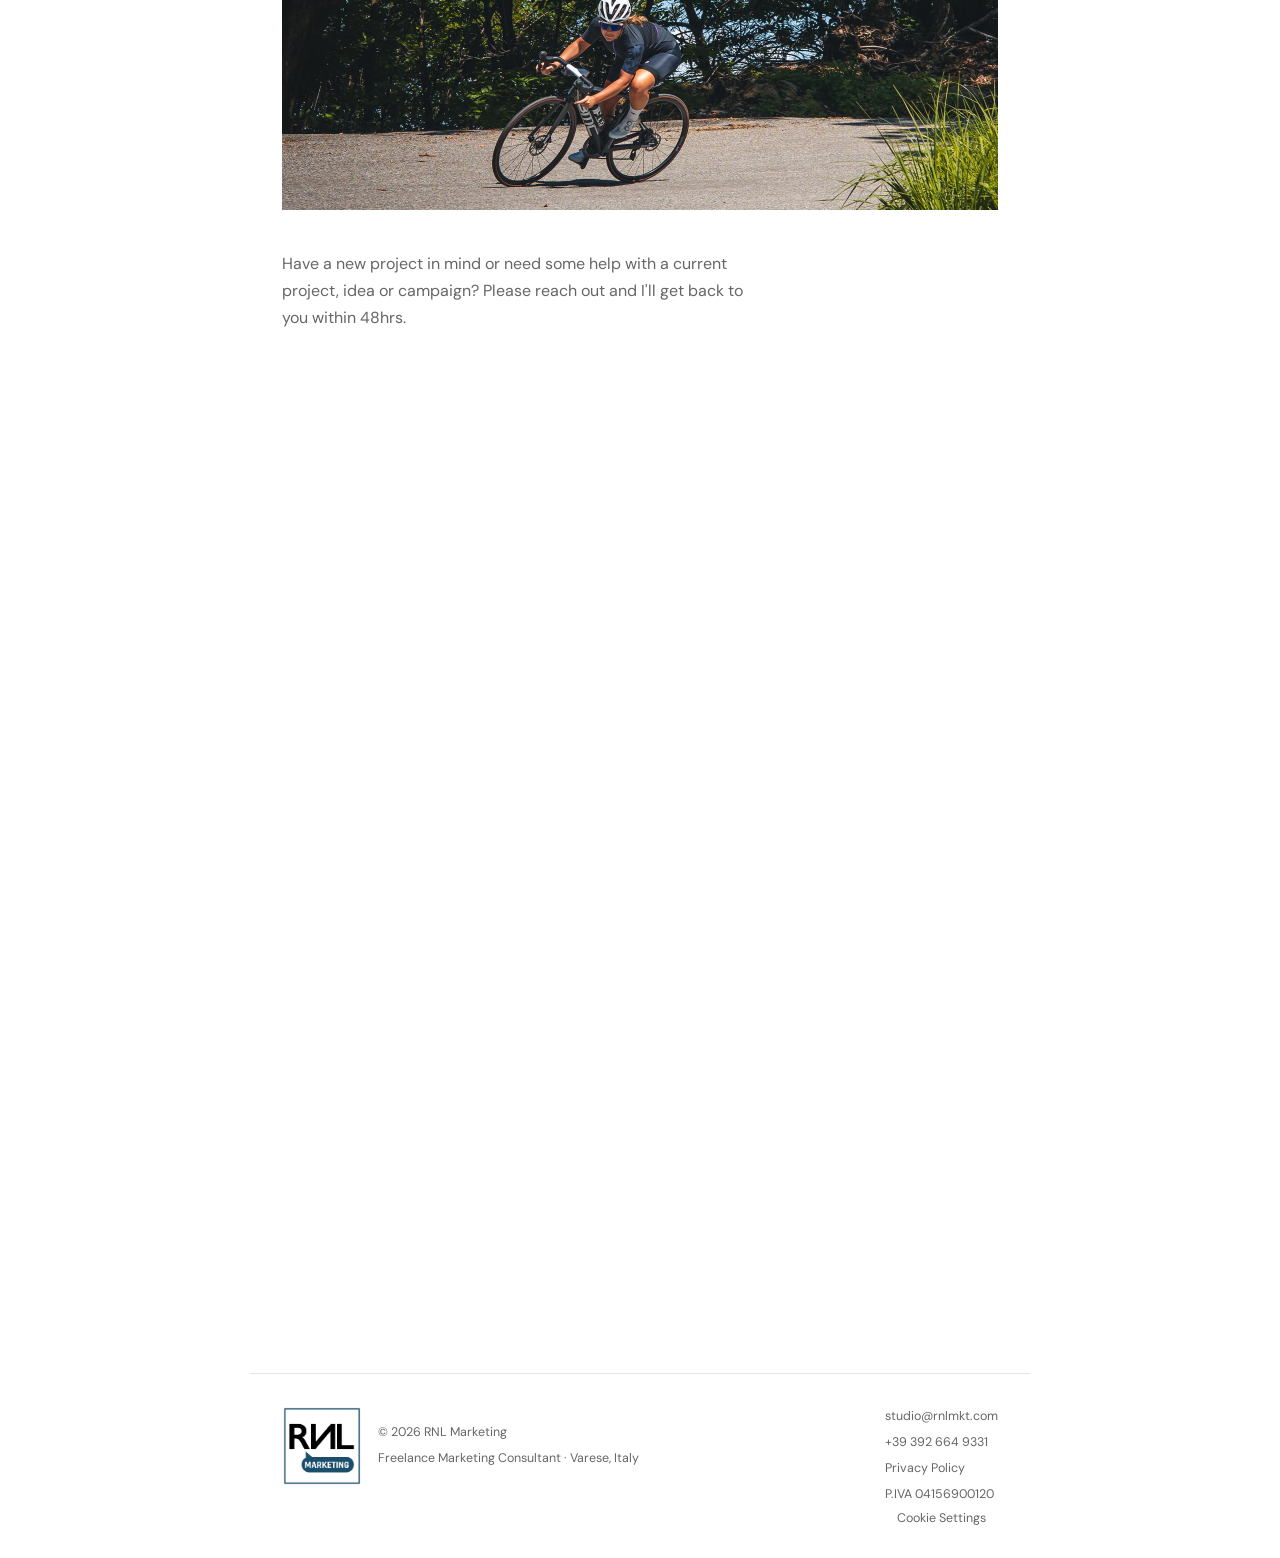
==== commit b9f996f9: "foot note" ====
--- a/index.html
+++ b/index.html
@@ -396,7 +396,7 @@
     <div class="footer-brand">
       <img src="assets/images/brand-logo.png" alt="" width="40" height="40" class="footer-logo">
       <div class="footer-left">
-      <span>© 2026 RNL-MKT</span>
+      <span>© 2026 RNL Marketing</span>
       <span>Freelance Marketing Consultant · Varese, Italy</span>
       </div>
     </div>
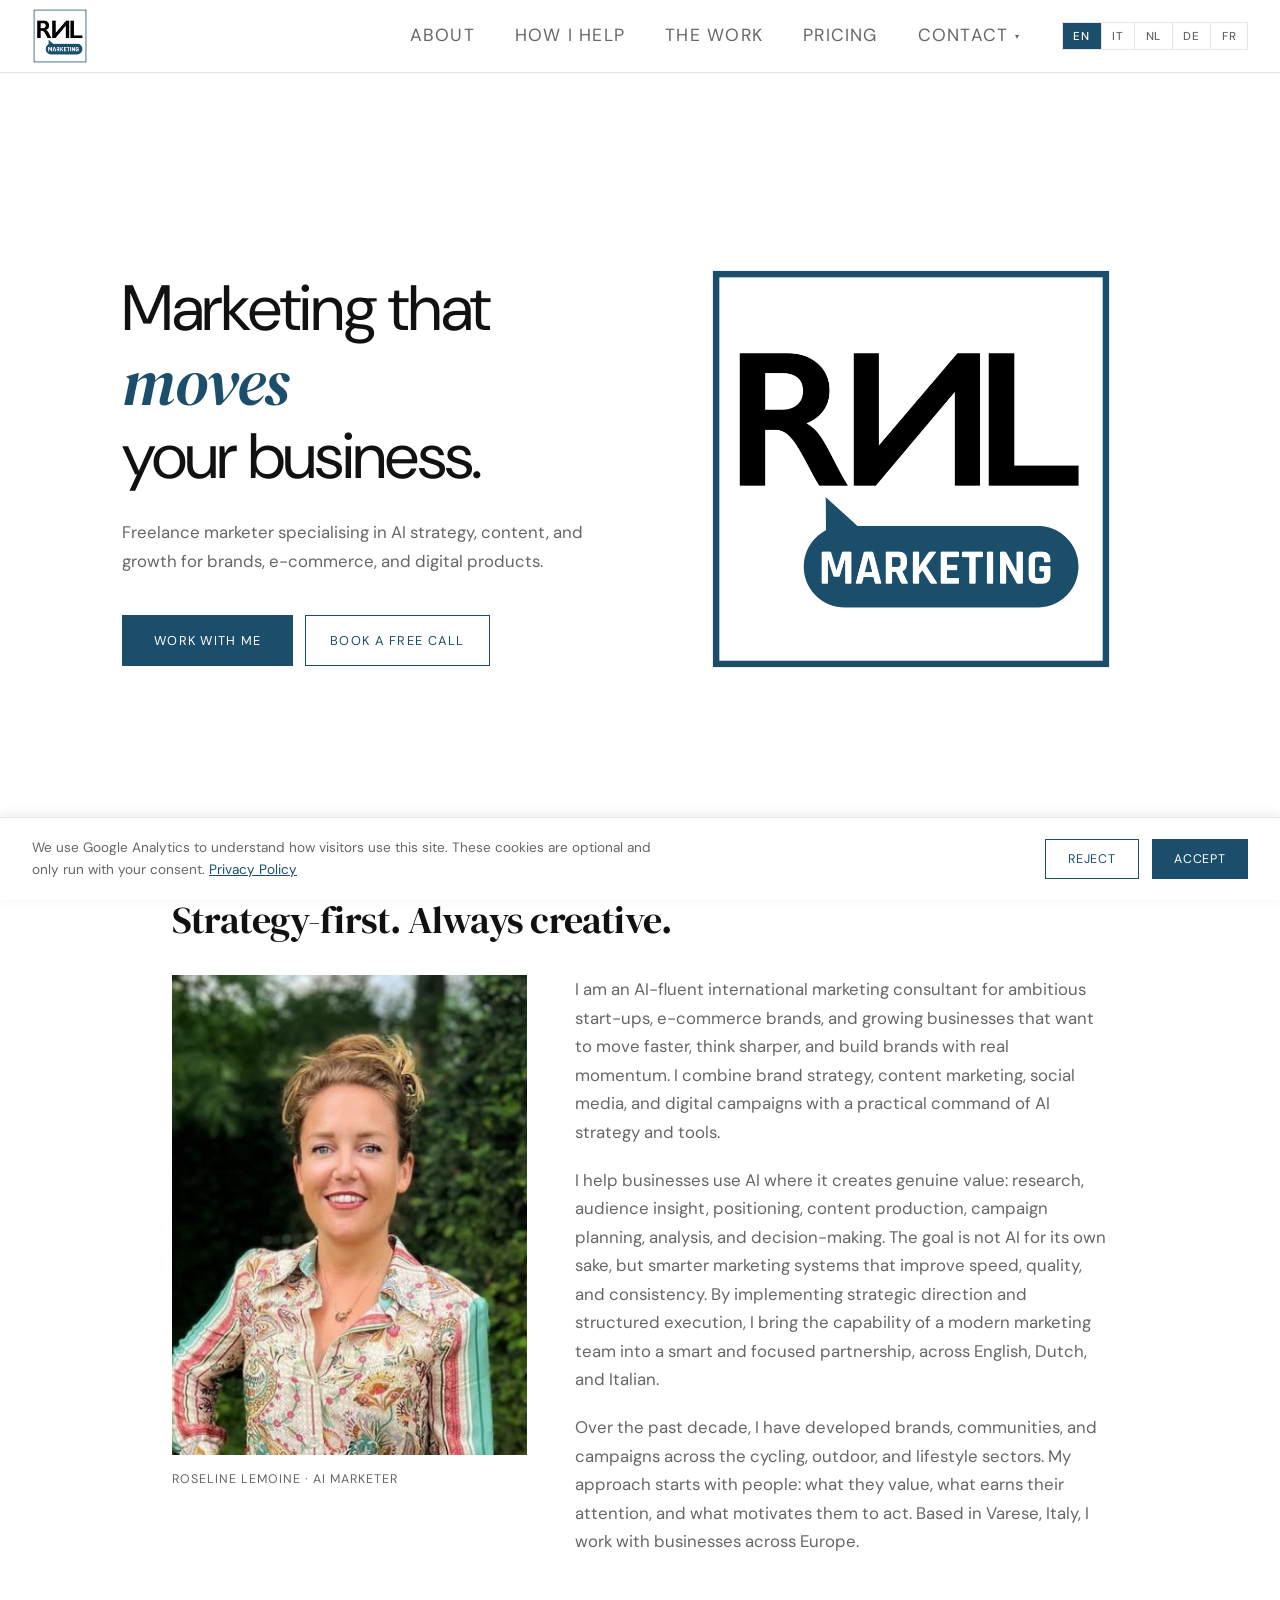
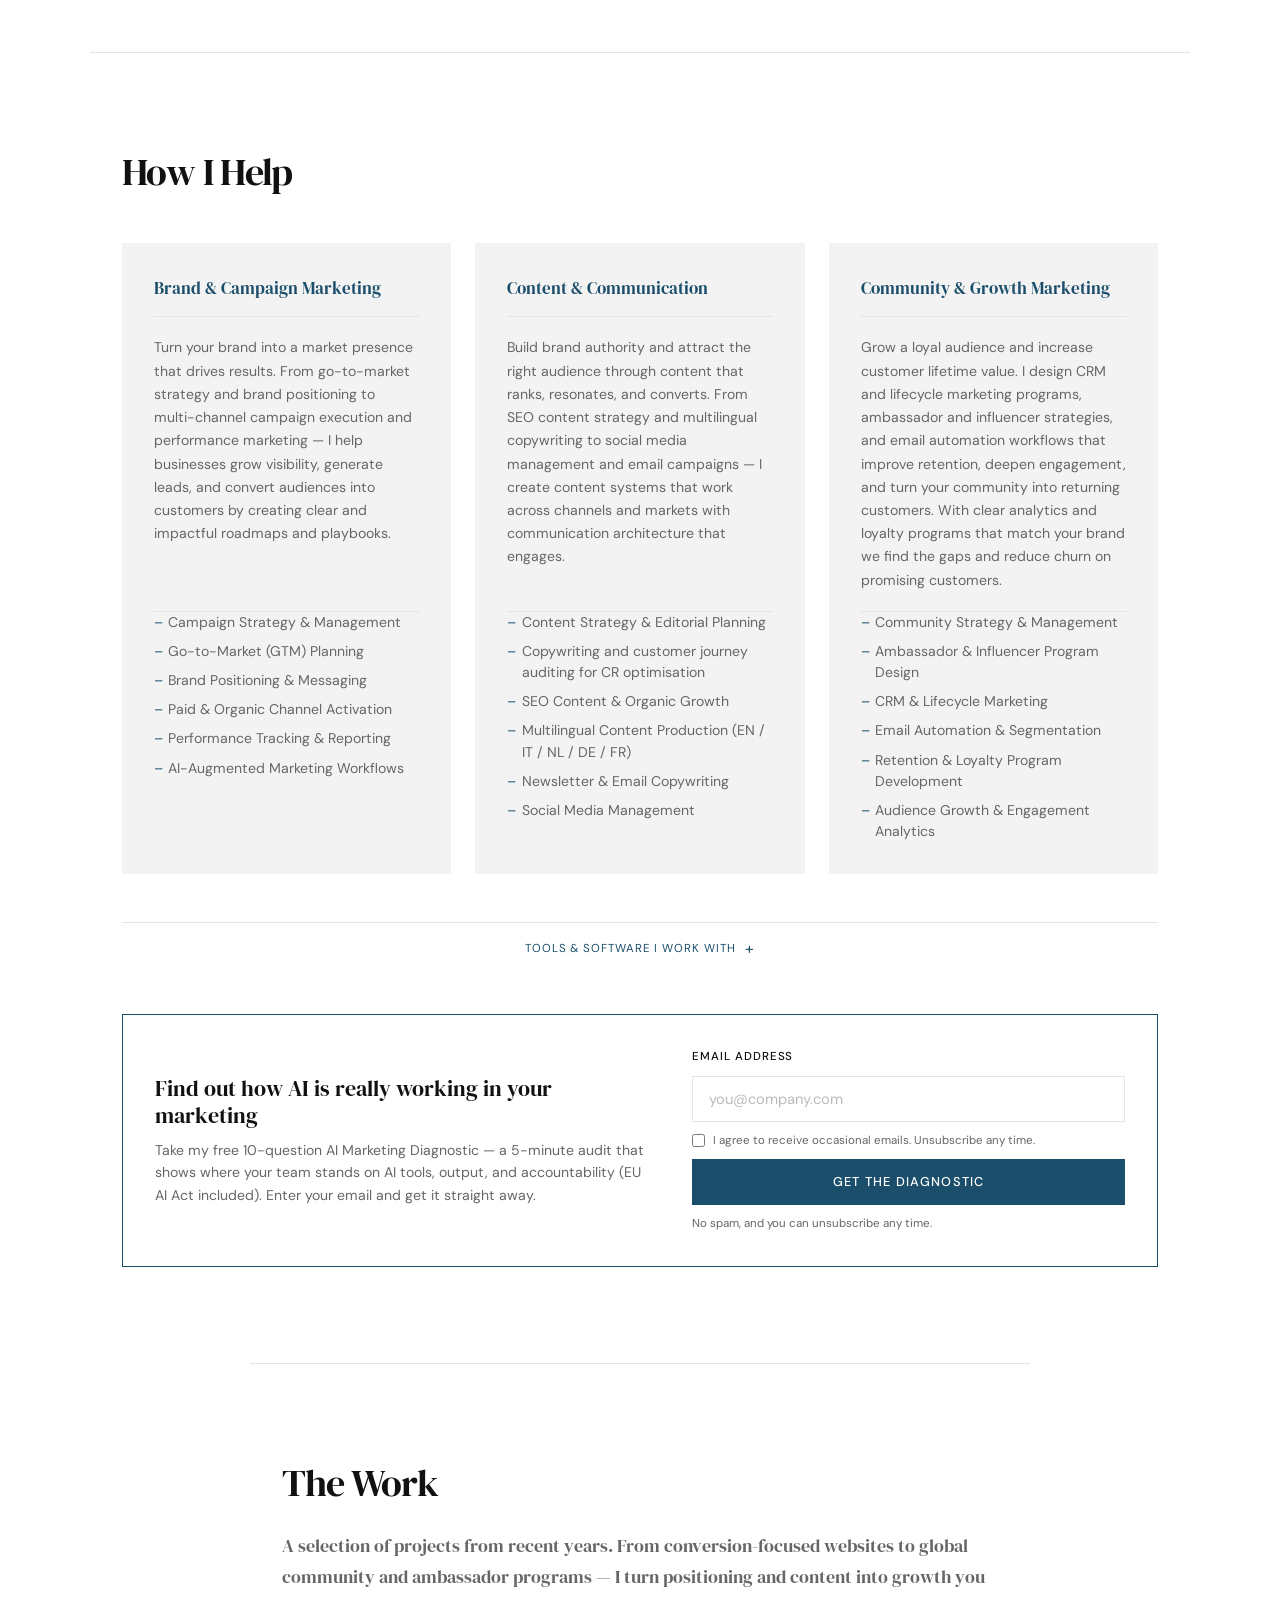
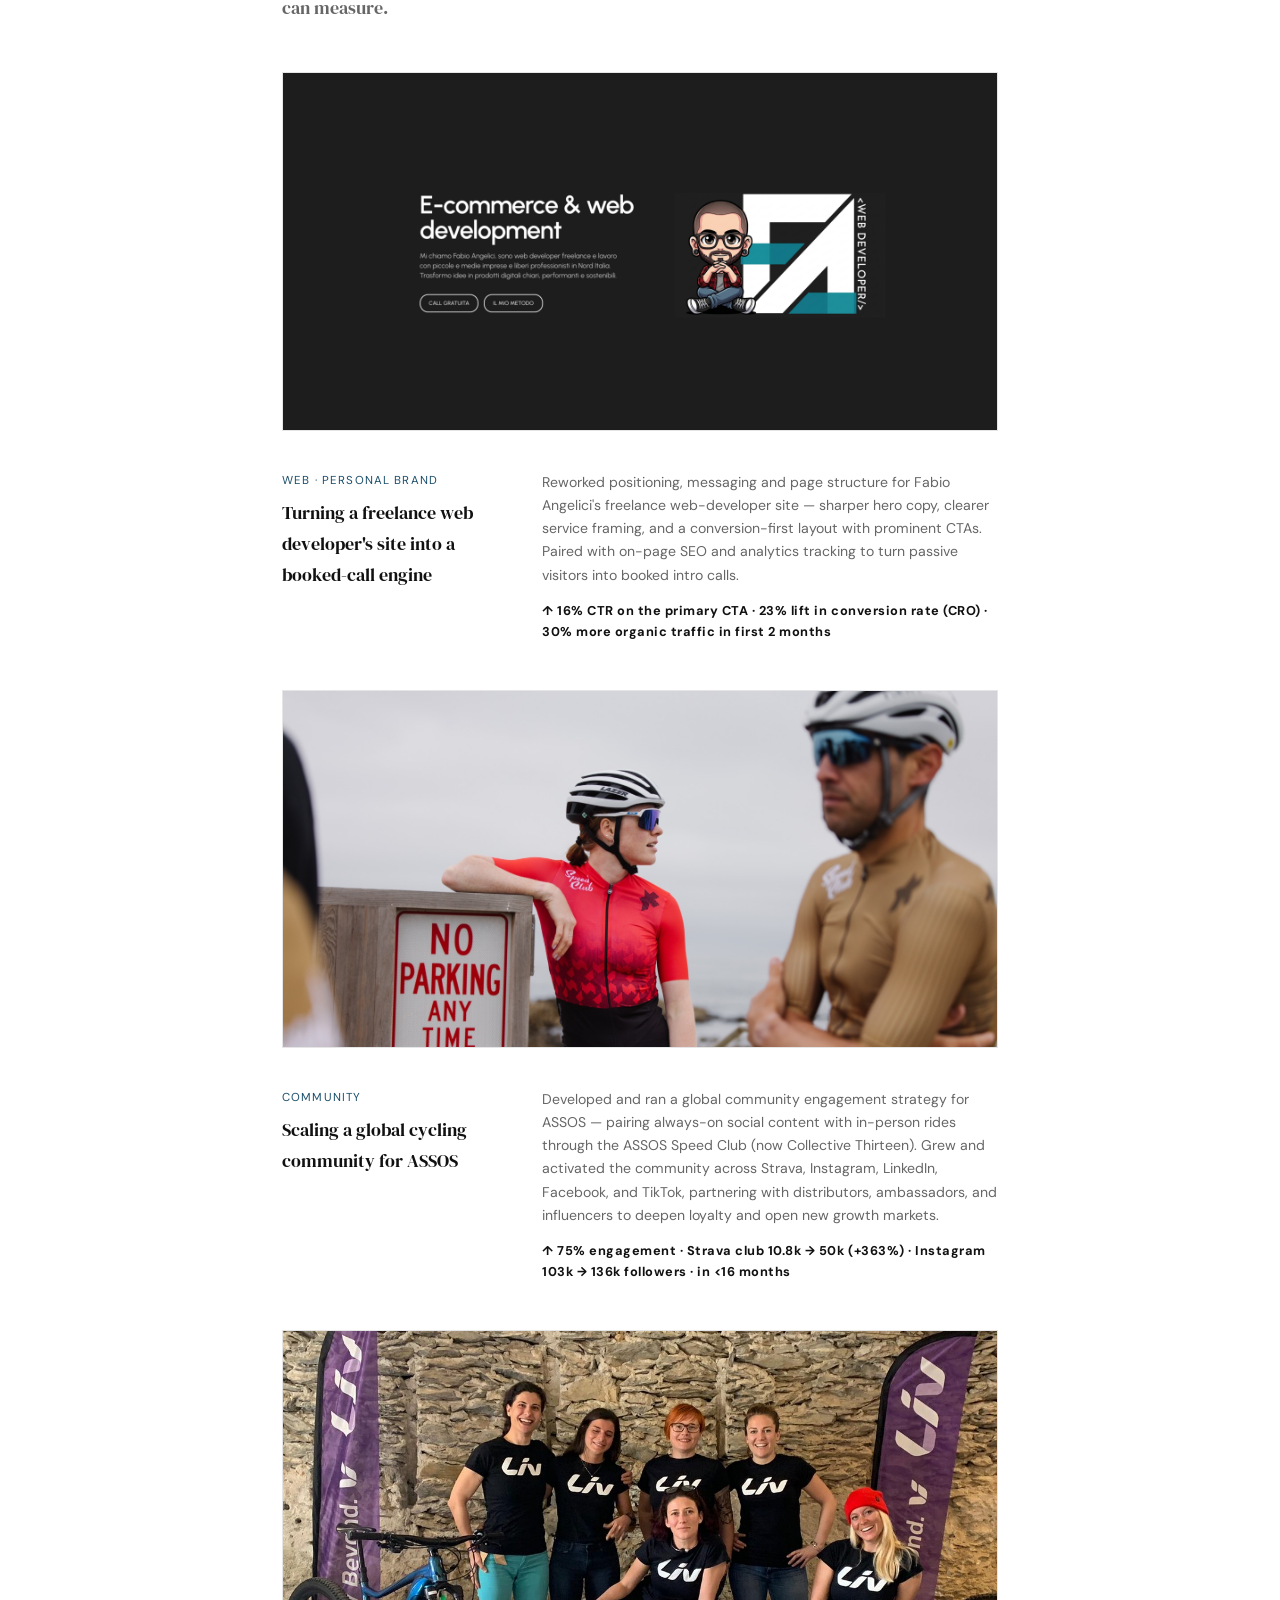
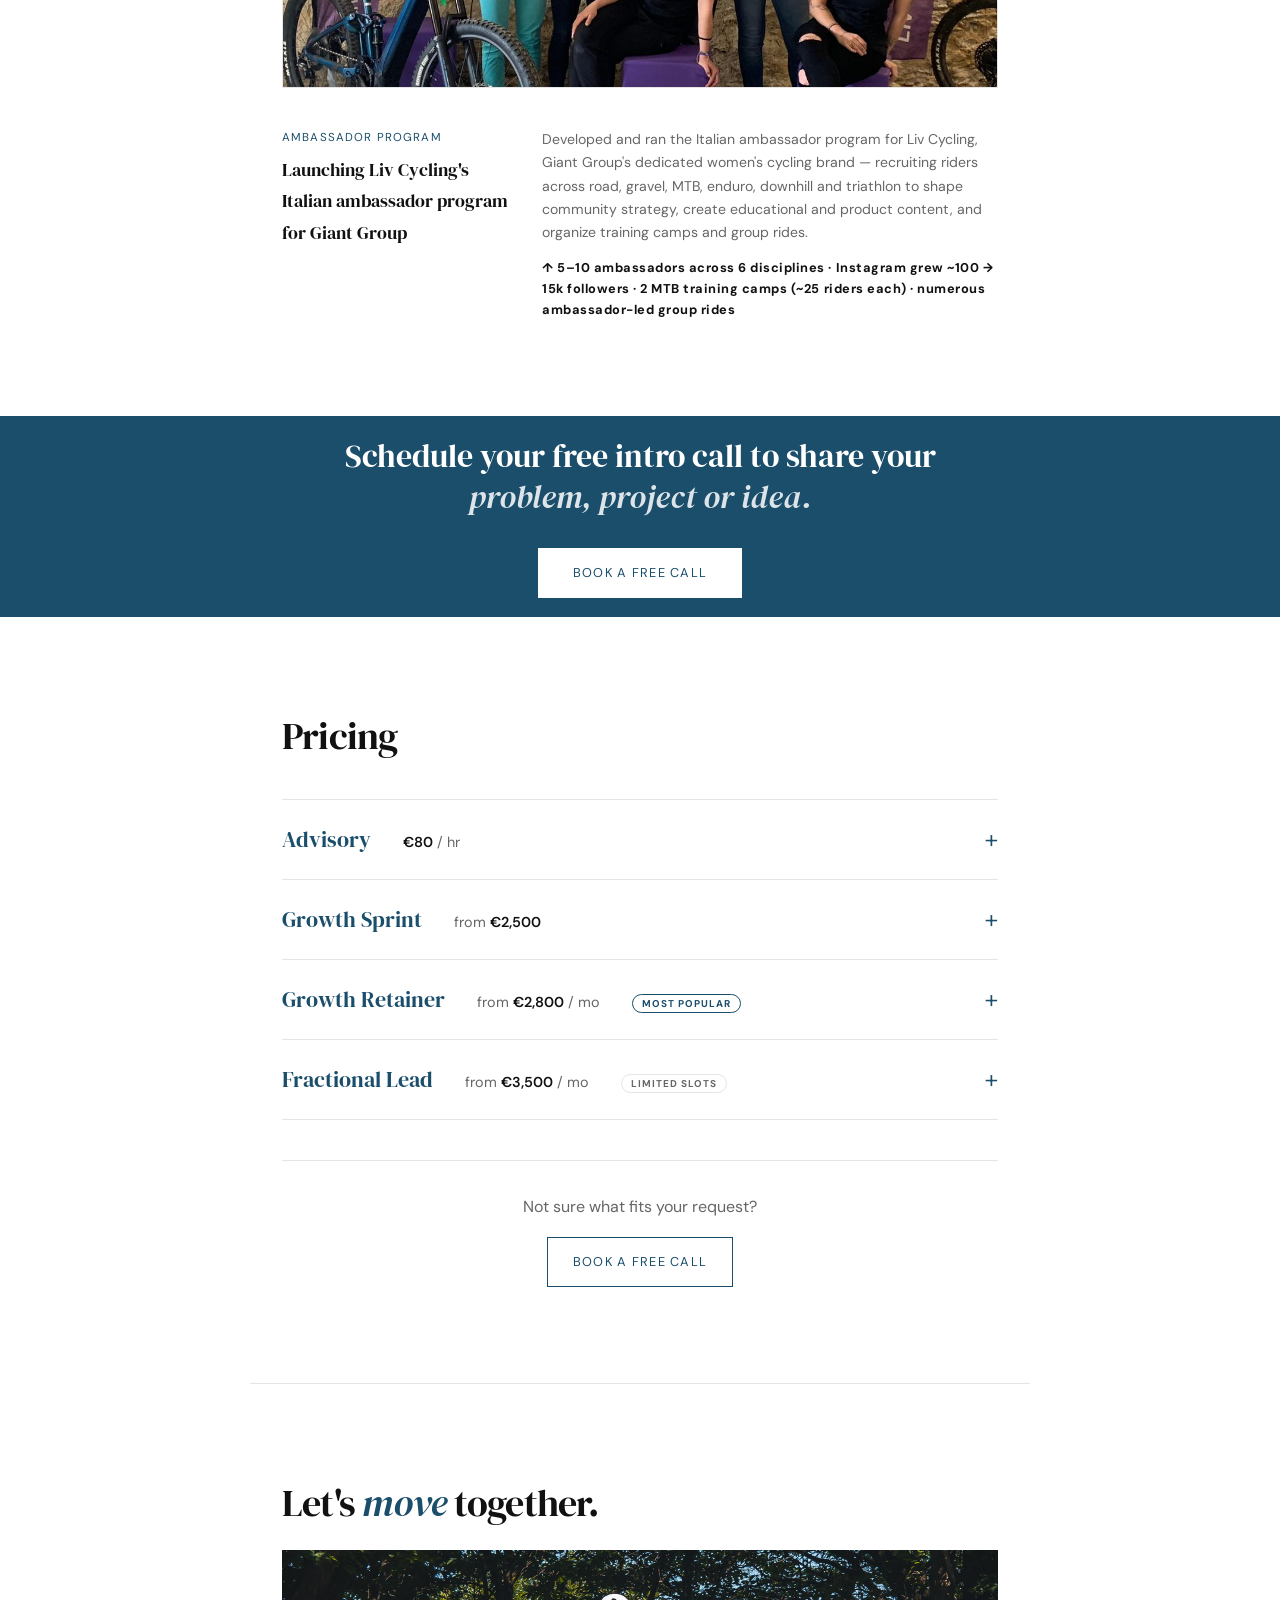
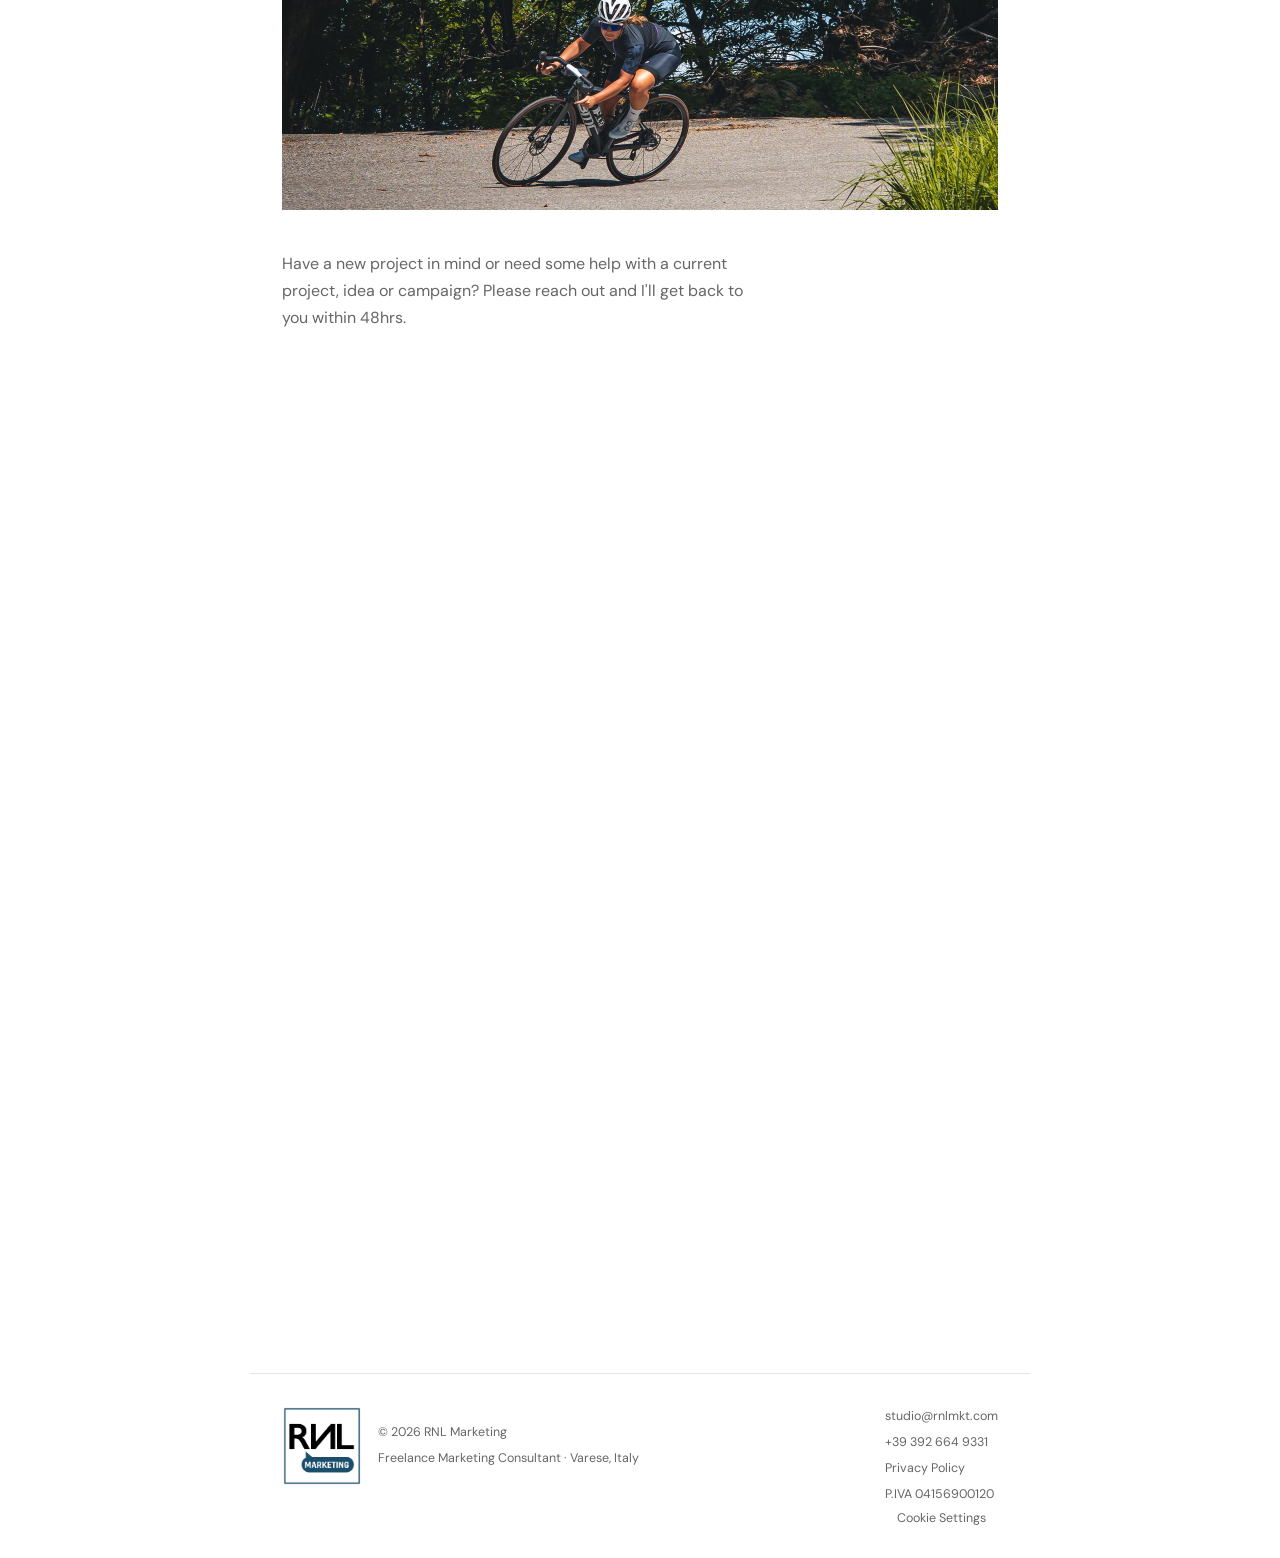
==== commit a9569ccf: "Update pricing across pages and llms.txt Advisory €120→€80/hr, Growth Sprint from €4,500→€2,500, Fra" ====
--- a/index.html
+++ b/index.html
@@ -283,7 +283,7 @@
         <button class="pricing-trigger" onclick="togglePricing(this)">
           <span class="pricing-trigger-left">
             <span class="pricing-title">Advisory</span>
-            <span class="pricing-rate-inline"><b>€120</b> / hr</span>
+            <span class="pricing-rate-inline"><b>€80</b> / hr</span>
           </span>
           <span class="pricing-icon">+</span>
         </button>
@@ -304,7 +304,7 @@
         <button class="pricing-trigger" onclick="togglePricing(this)">
           <span class="pricing-trigger-left">
             <span class="pricing-title">Growth Sprint</span>
-            <span class="pricing-rate-inline">from <b>€4,500</b></span>
+            <span class="pricing-rate-inline">from <b>€2,500</b></span>
           </span>
           <span class="pricing-icon">+</span>
         </button>
@@ -347,7 +347,7 @@
         <button class="pricing-trigger" onclick="togglePricing(this)">
           <span class="pricing-trigger-left">
             <span class="pricing-title">Fractional Lead</span>
-            <span class="pricing-rate-inline">from <b>€5,500</b> / mo</span>
+            <span class="pricing-rate-inline">from <b>€3,500</b> / mo</span>
             <span class="pricing-tag slots">Limited slots</span>
           </span>
           <span class="pricing-icon">+</span>
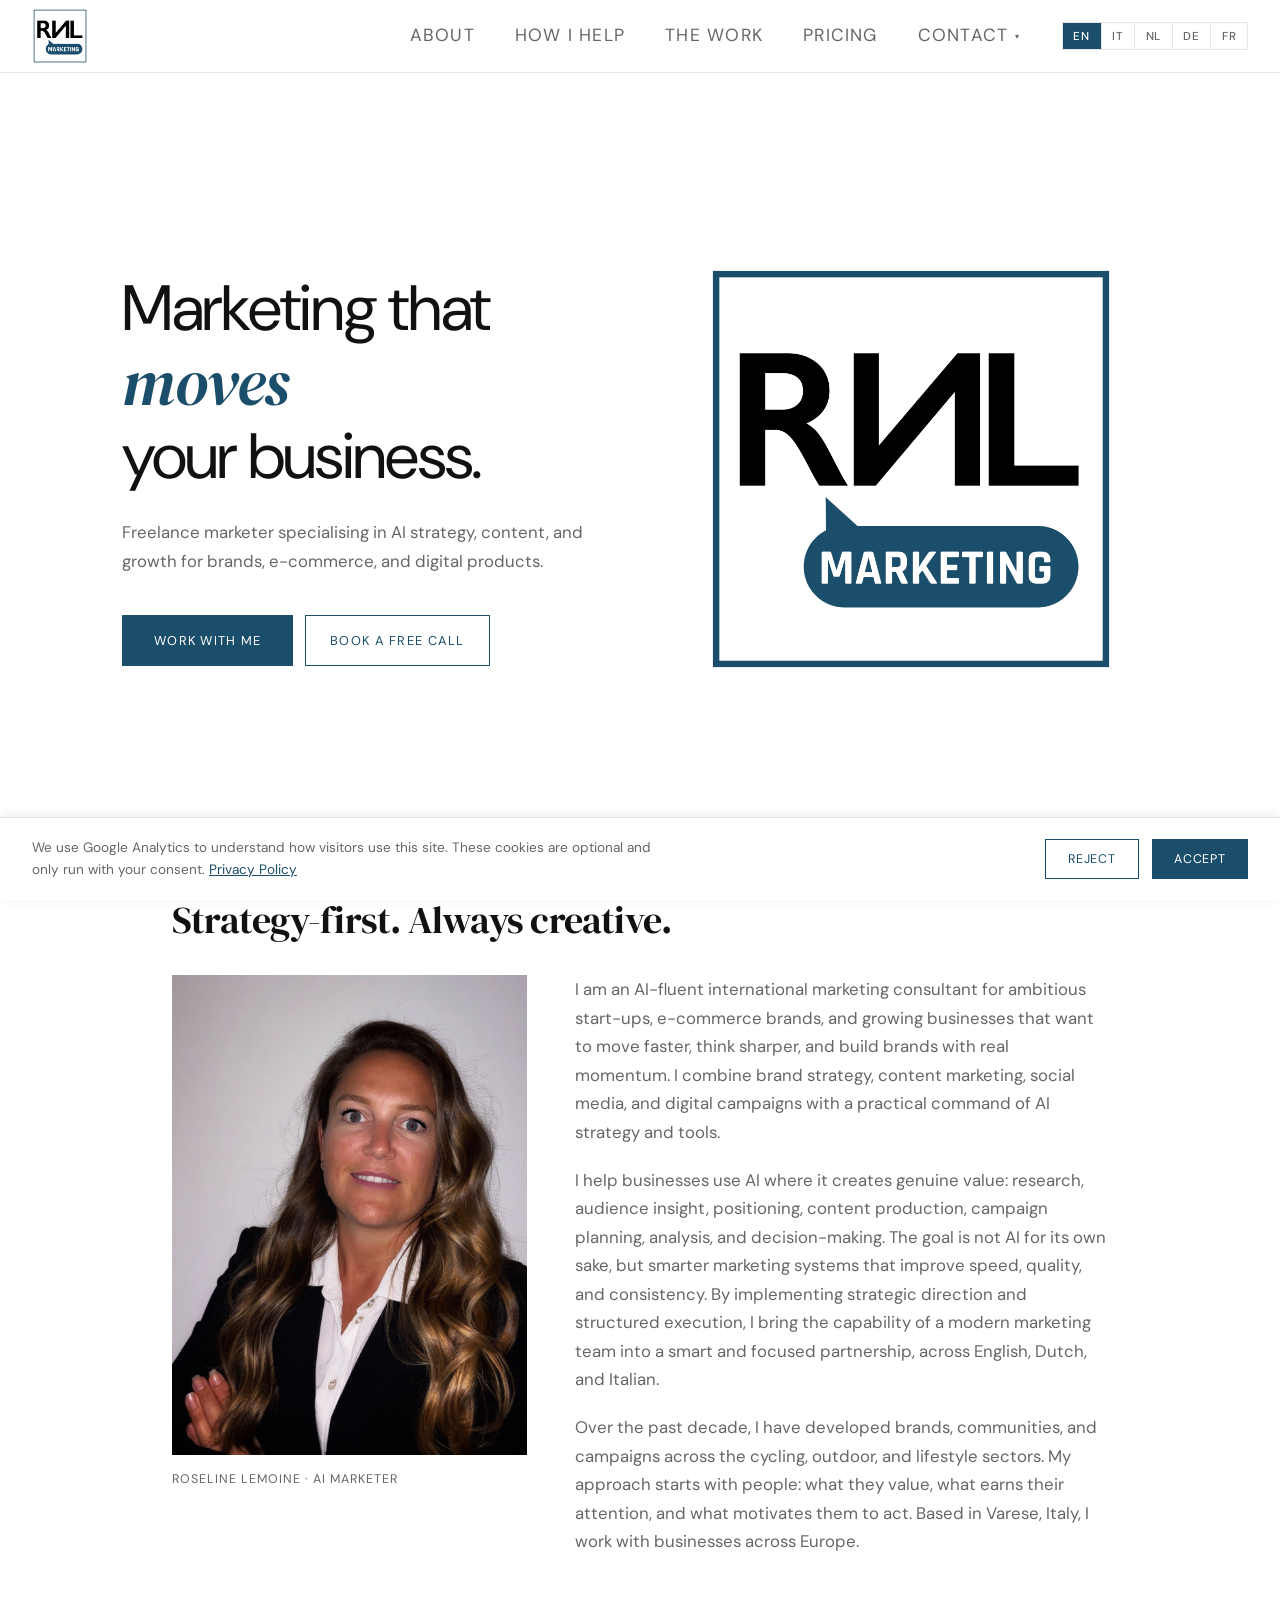
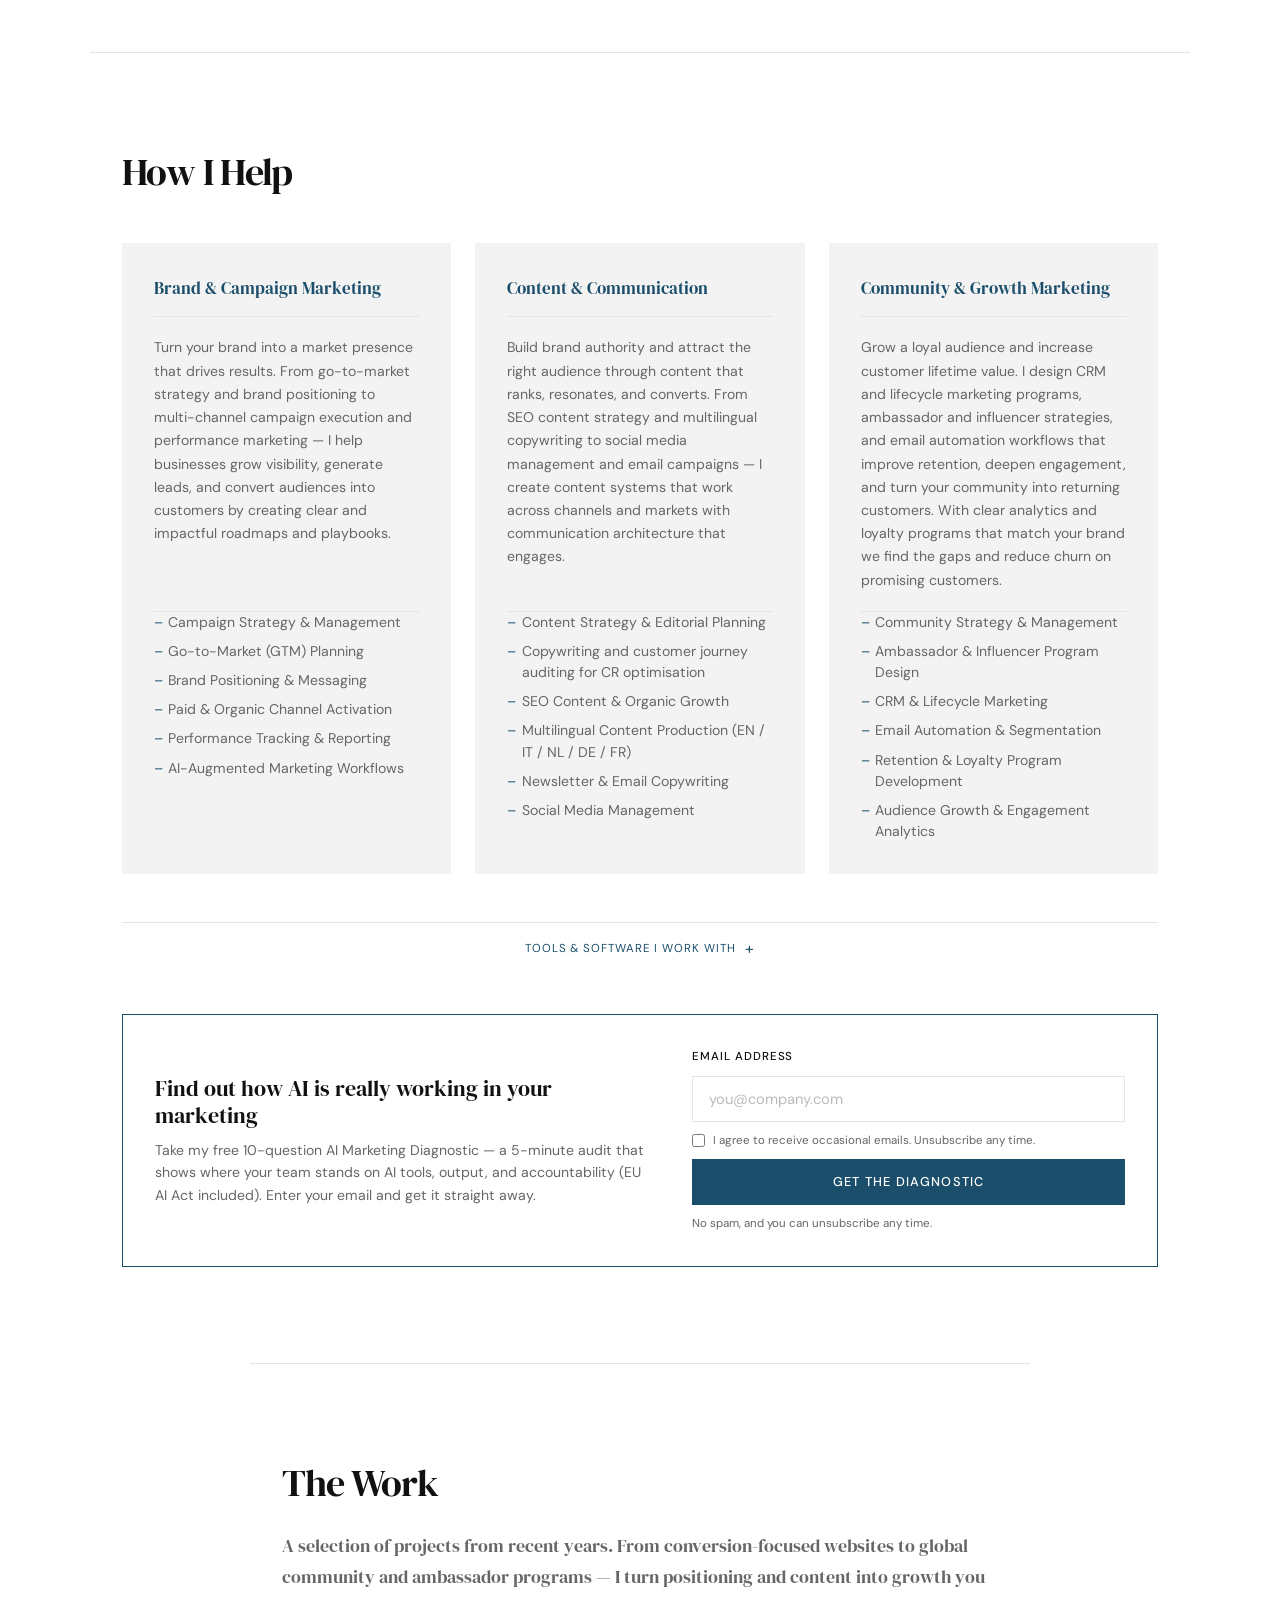
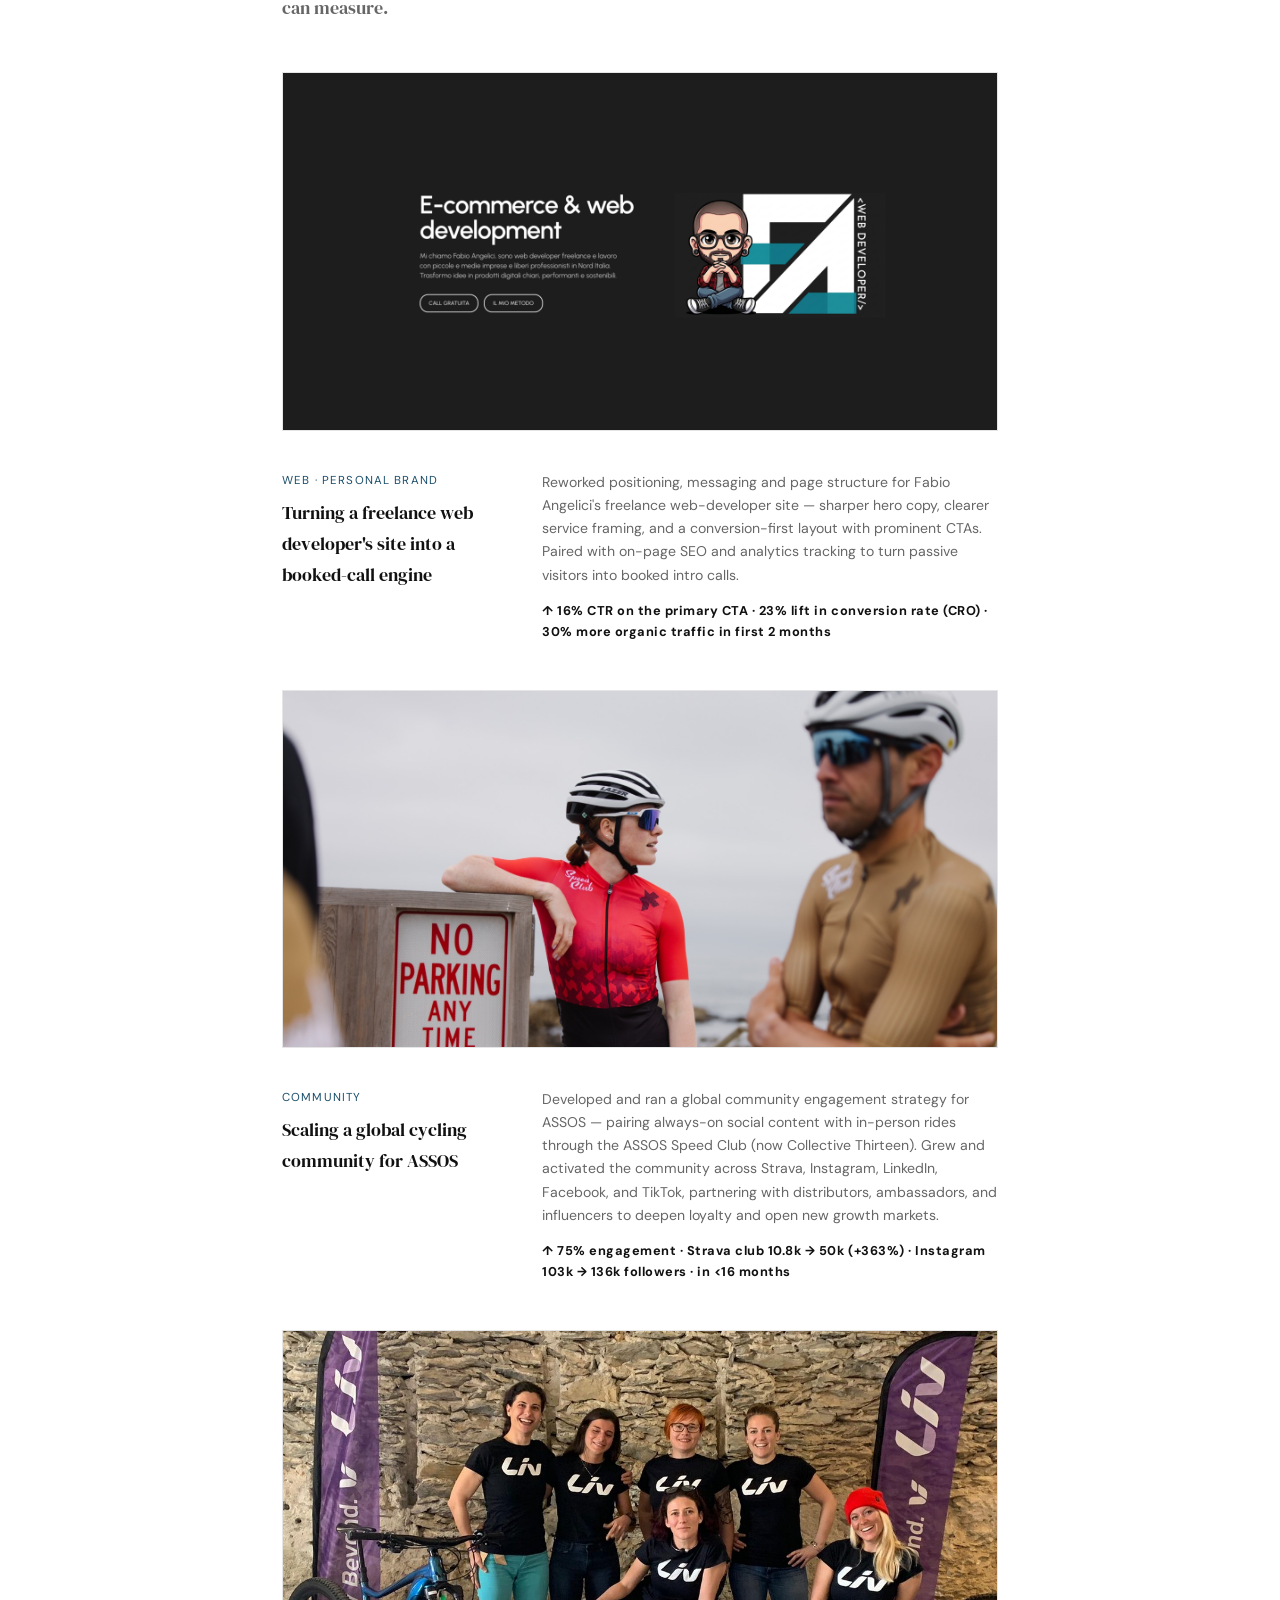
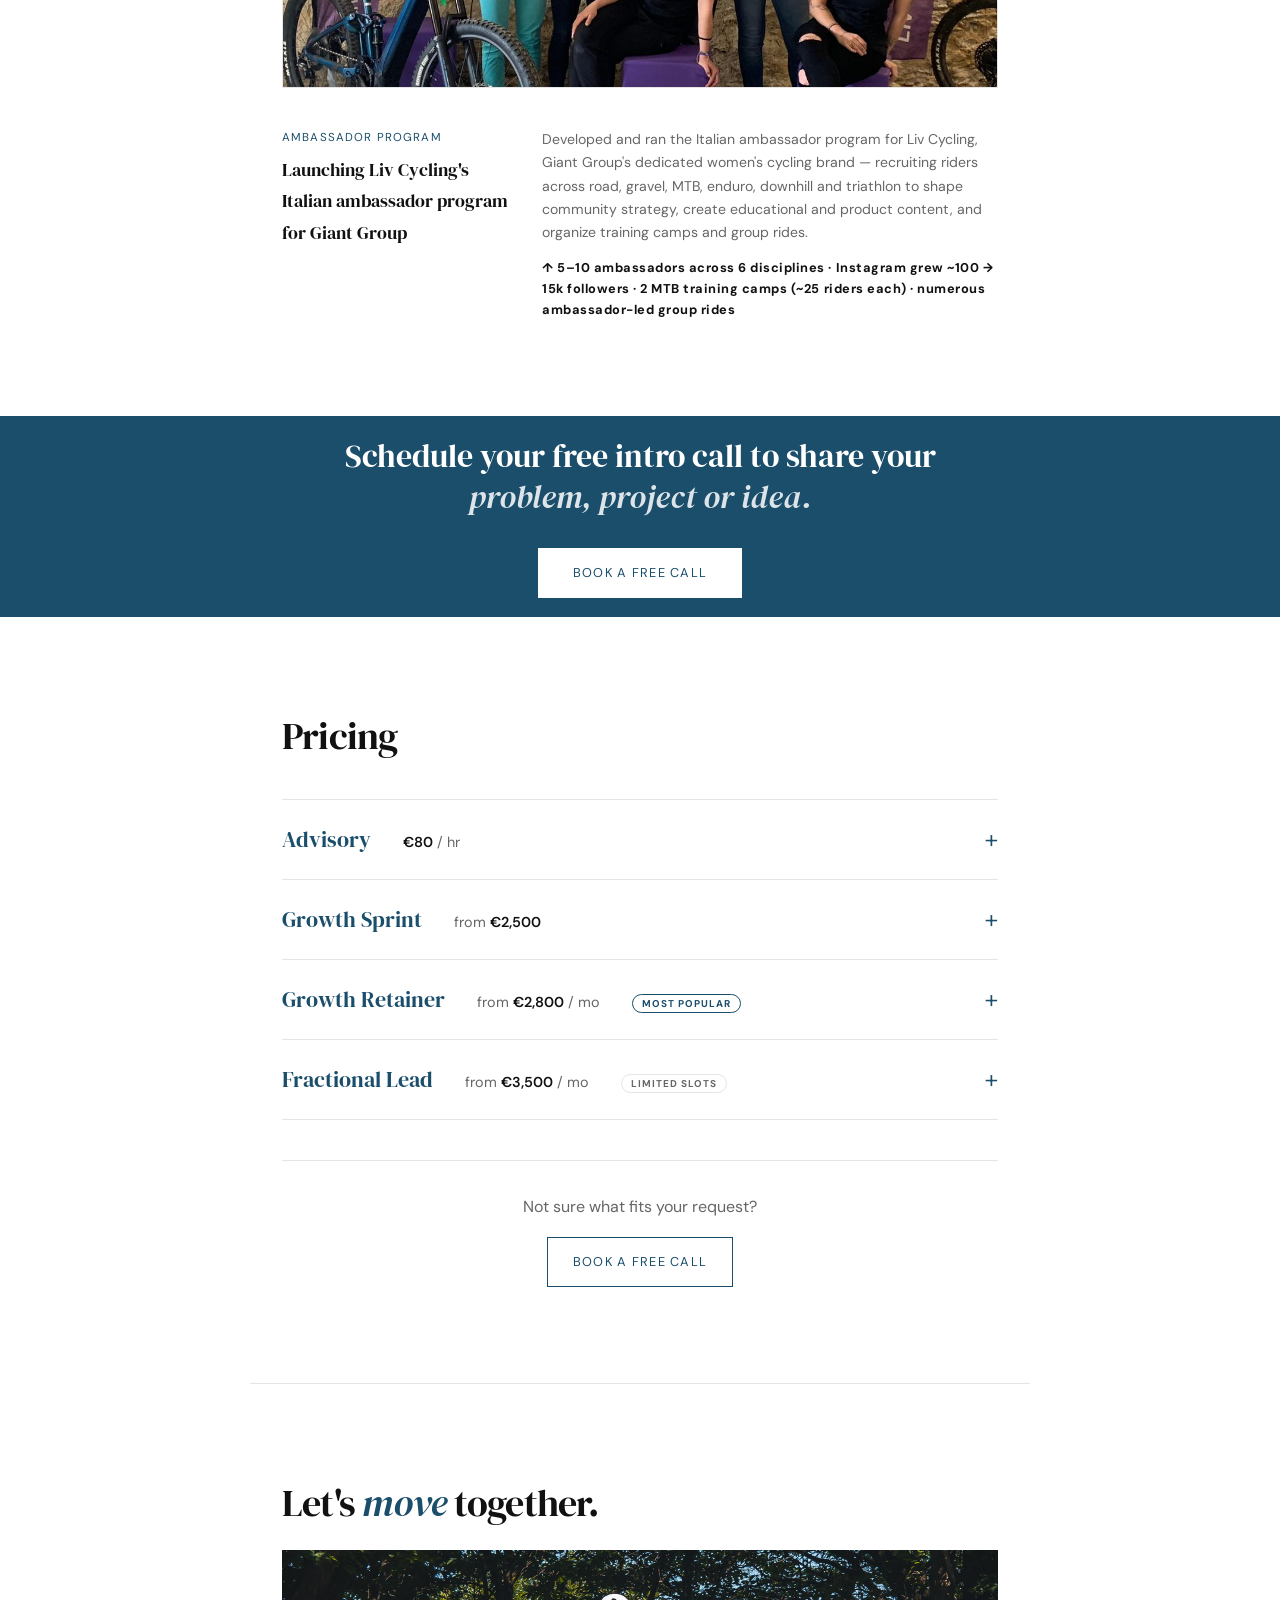
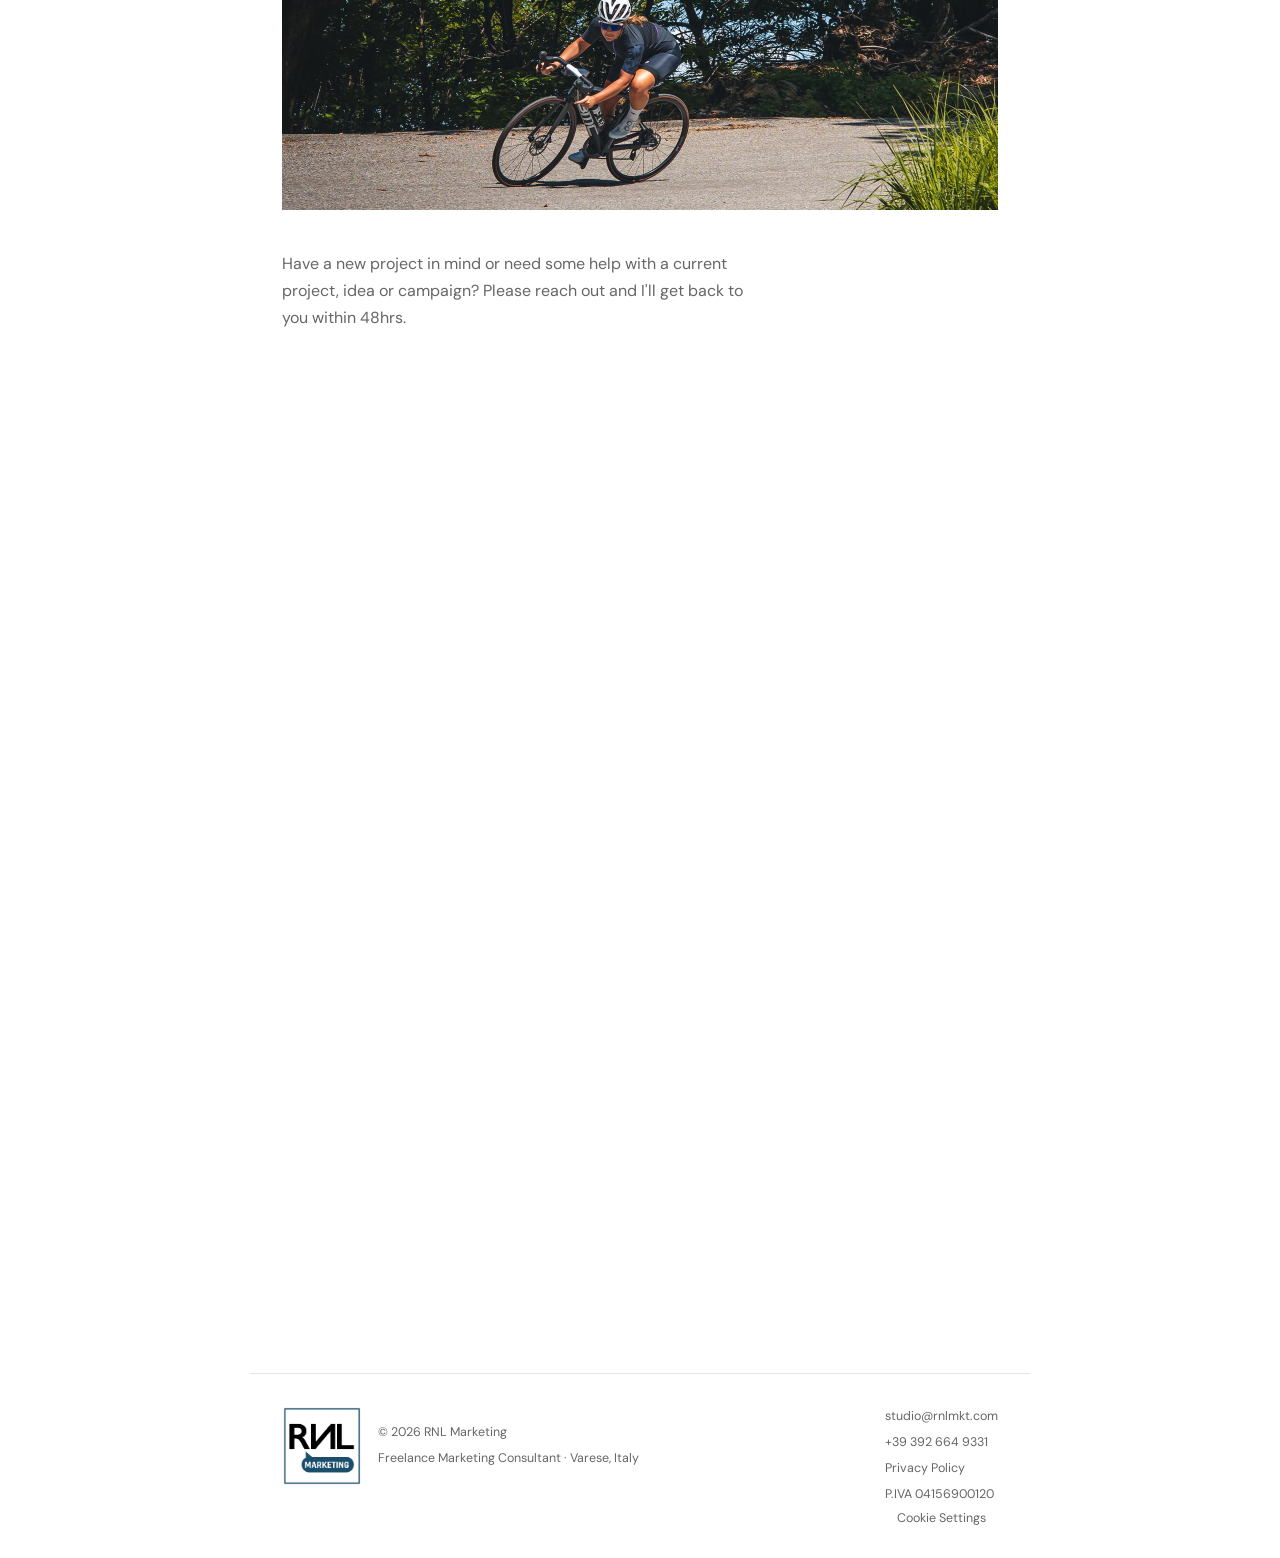
==== commit b8879b6a: "Use new About-section portrait on all five pages Adds assets/images/portrait-hero.jpg (1050x1400) an" ====
--- a/index.html
+++ b/index.html
@@ -99,7 +99,7 @@
     <h2>Strategy-first. Always creative.</h2>
     <div class="about-grid">
       <div class="portrait-block">
-        <img src="assets/images/portrait.jpg" alt="Roseline Lemoine" class="portrait" width="500" height="500">
+        <img src="assets/images/portrait-hero.jpg" alt="Roseline Lemoine" class="portrait" width="1050" height="1400">
         <p class="portrait-caption">Roseline Lemoine · AI Marketer</p>
       </div>
       <div class="bio">
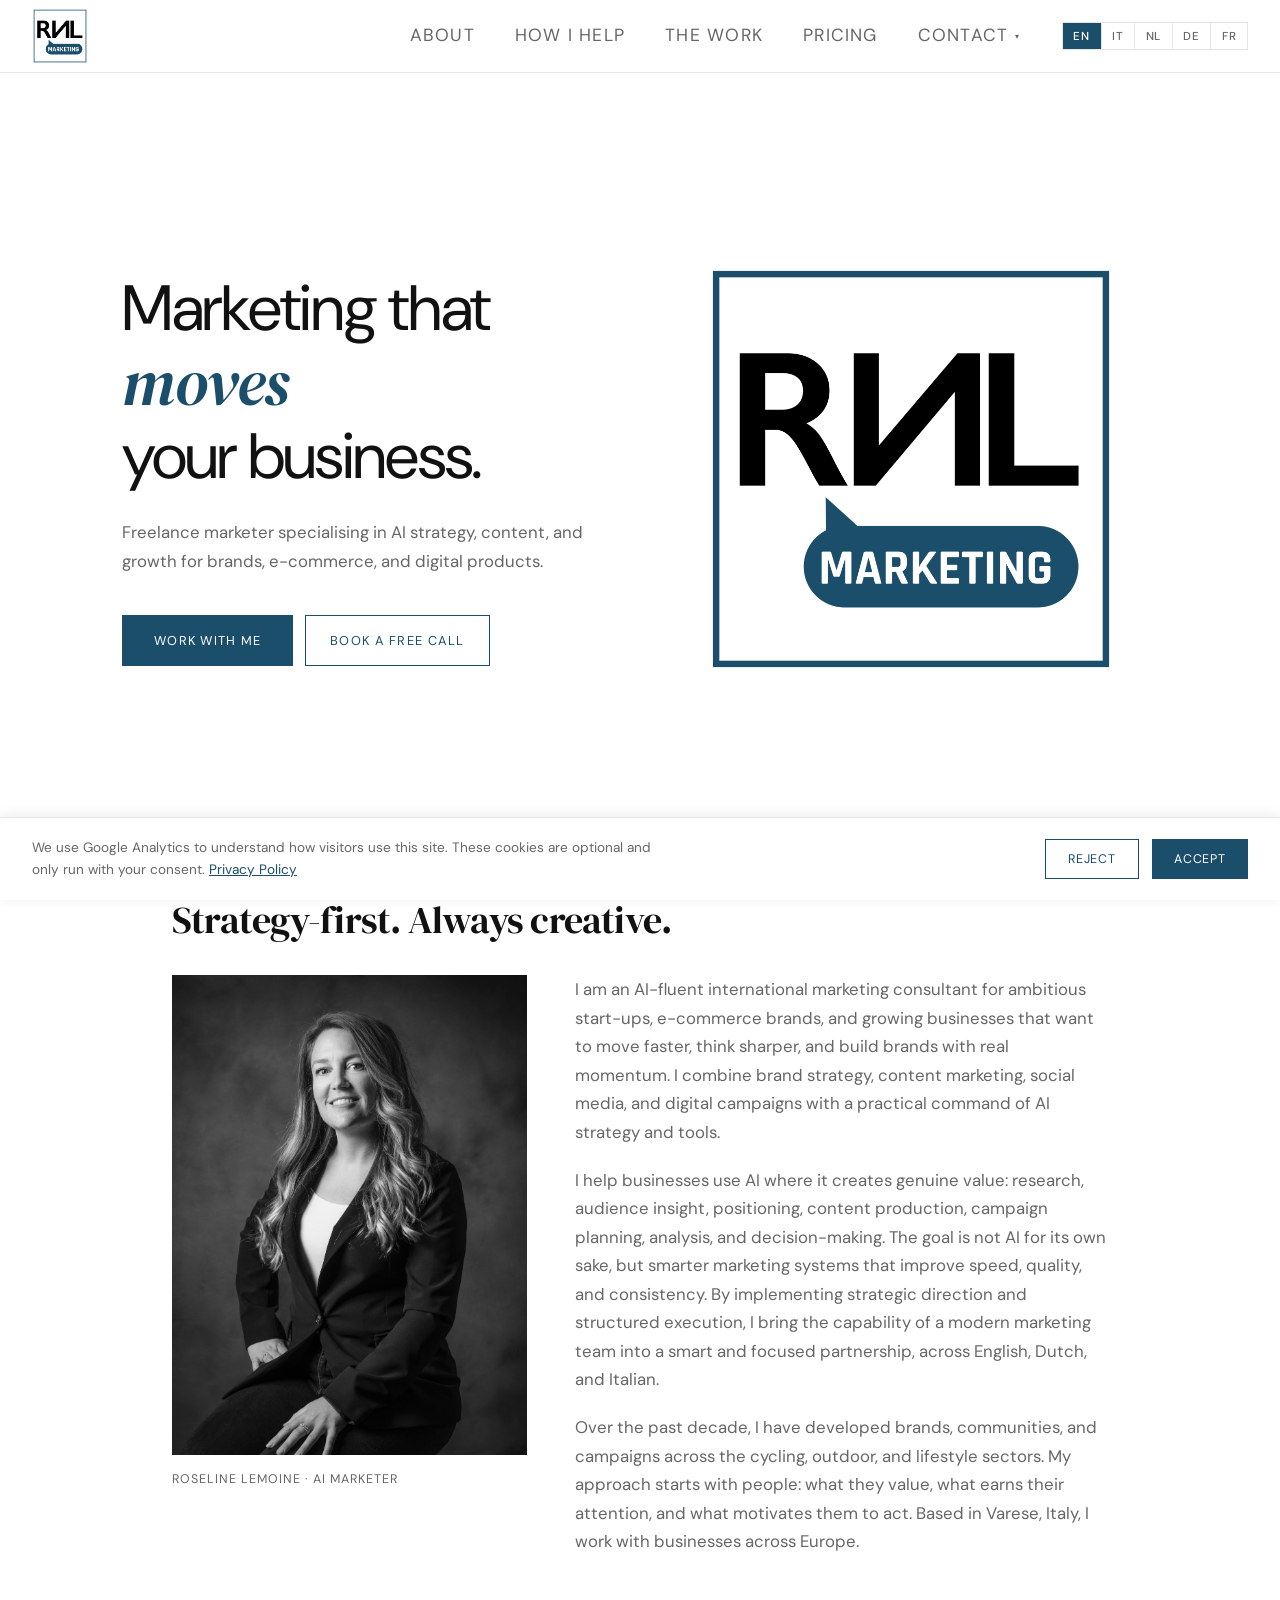
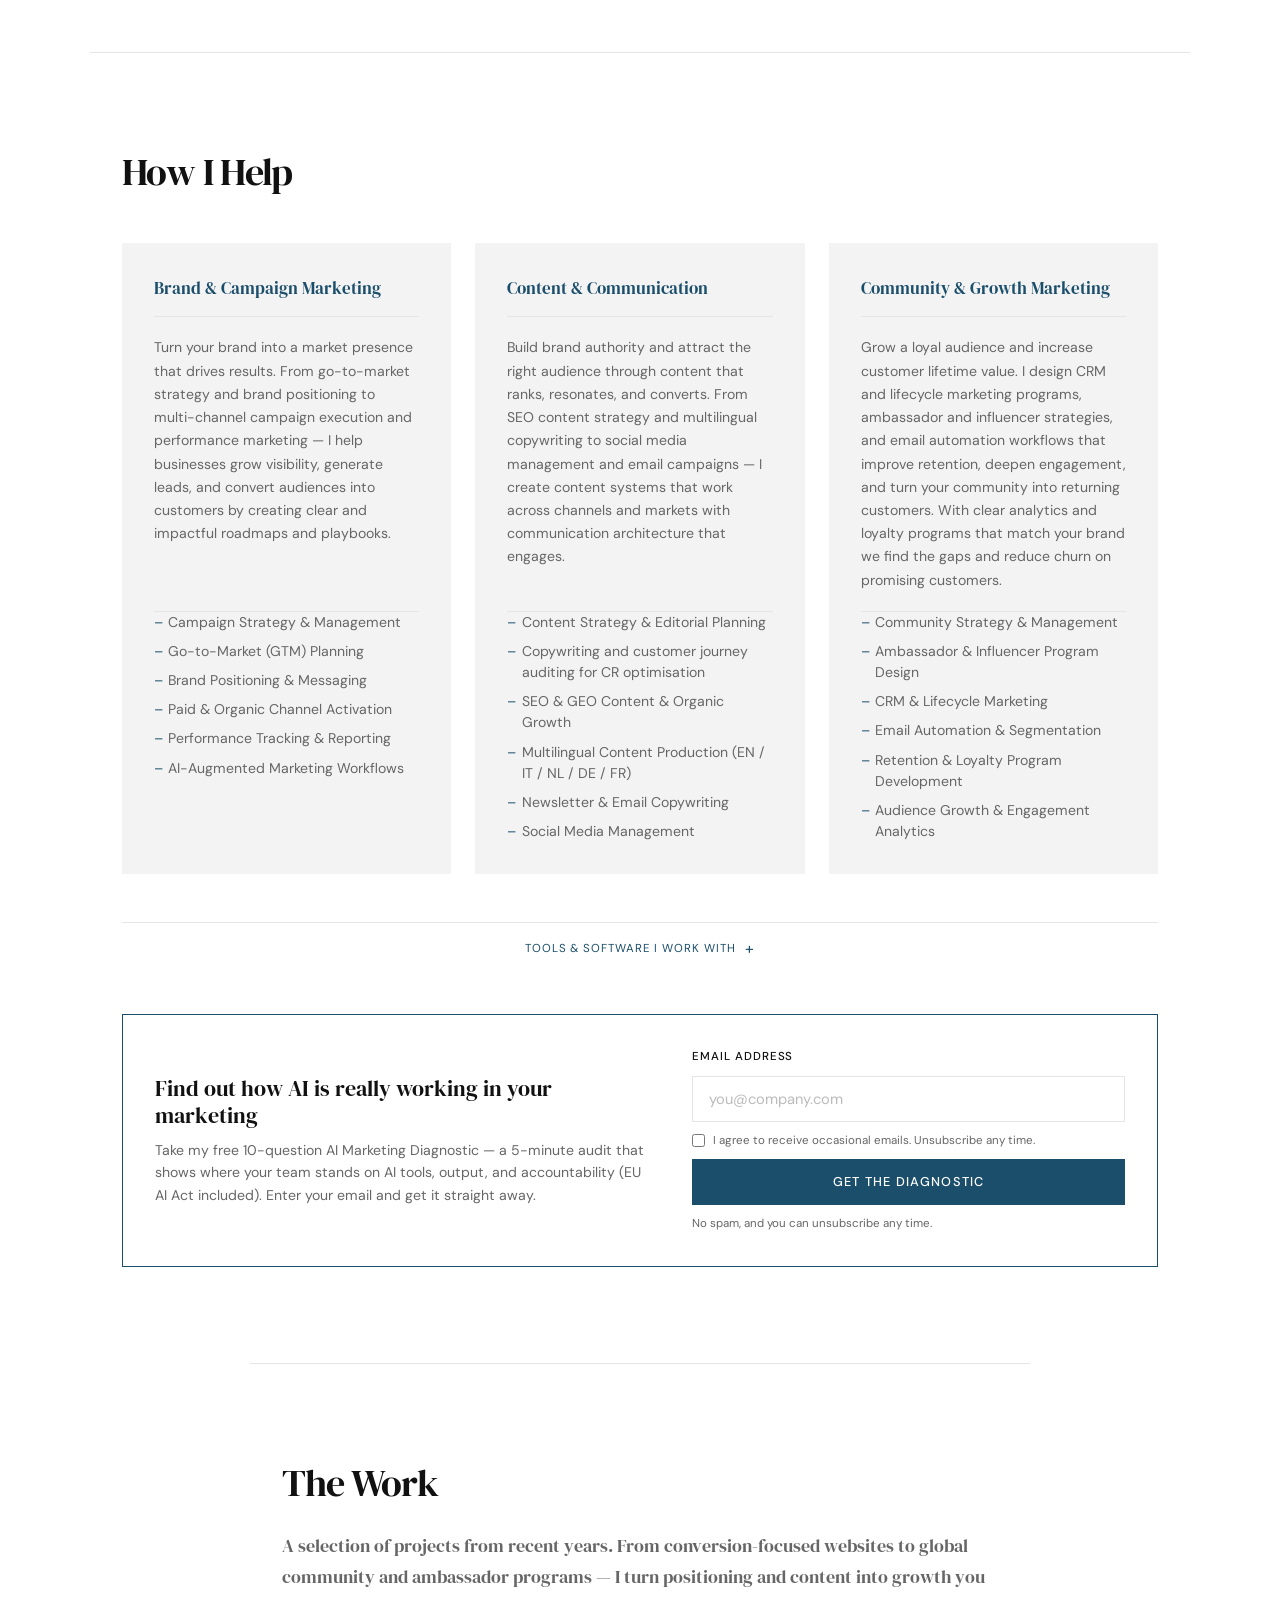
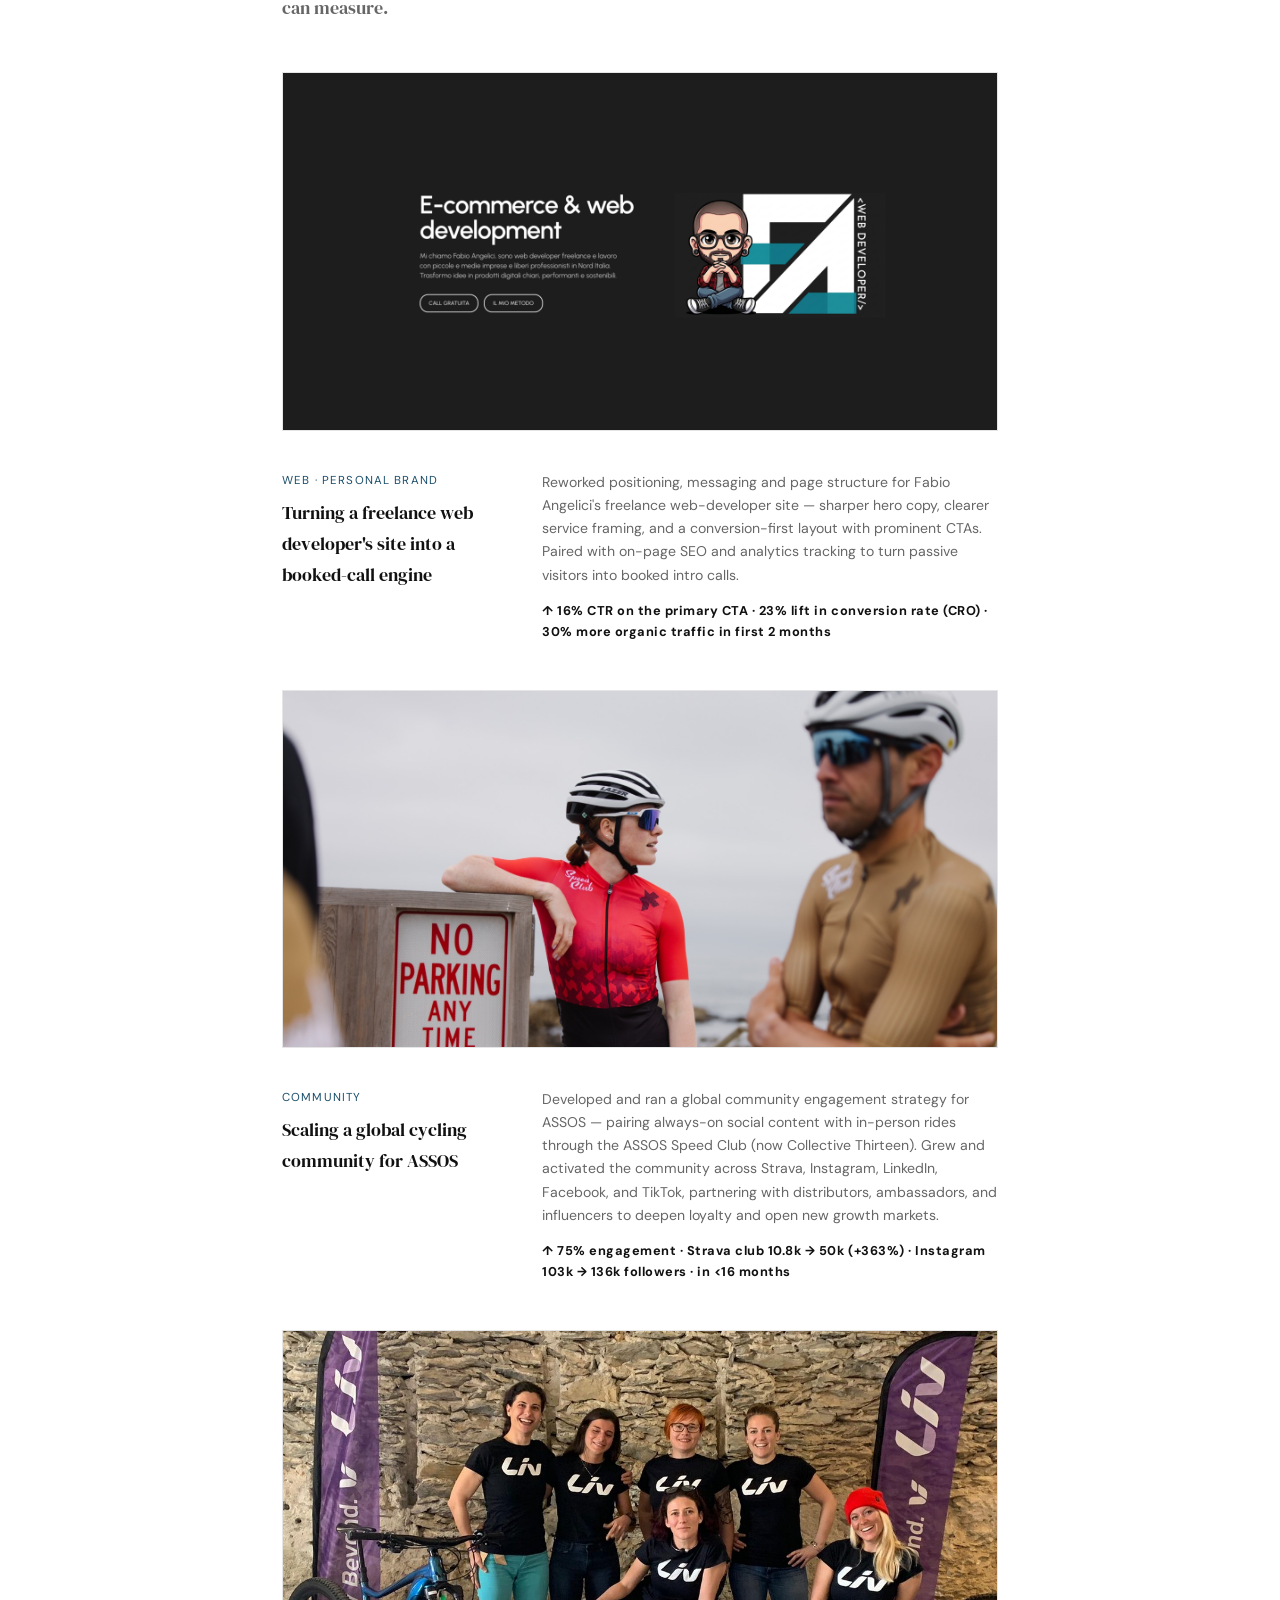
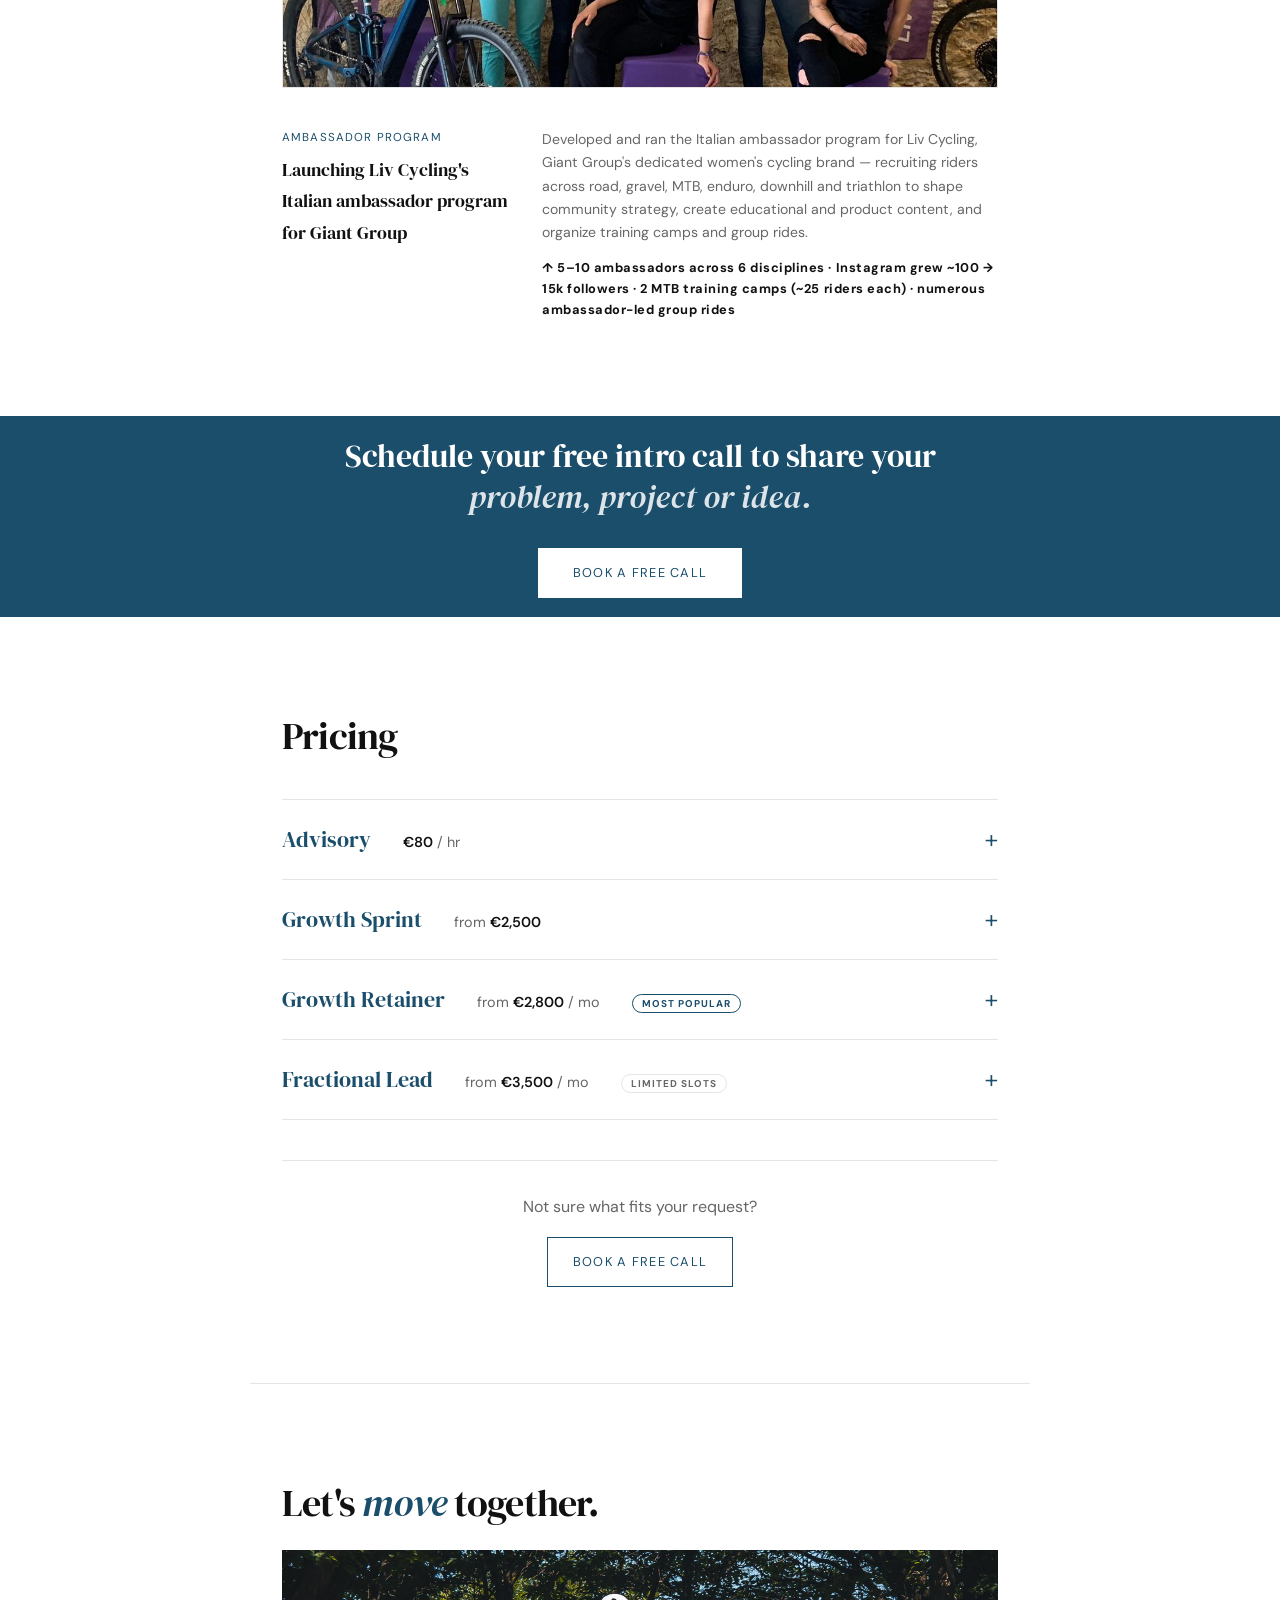
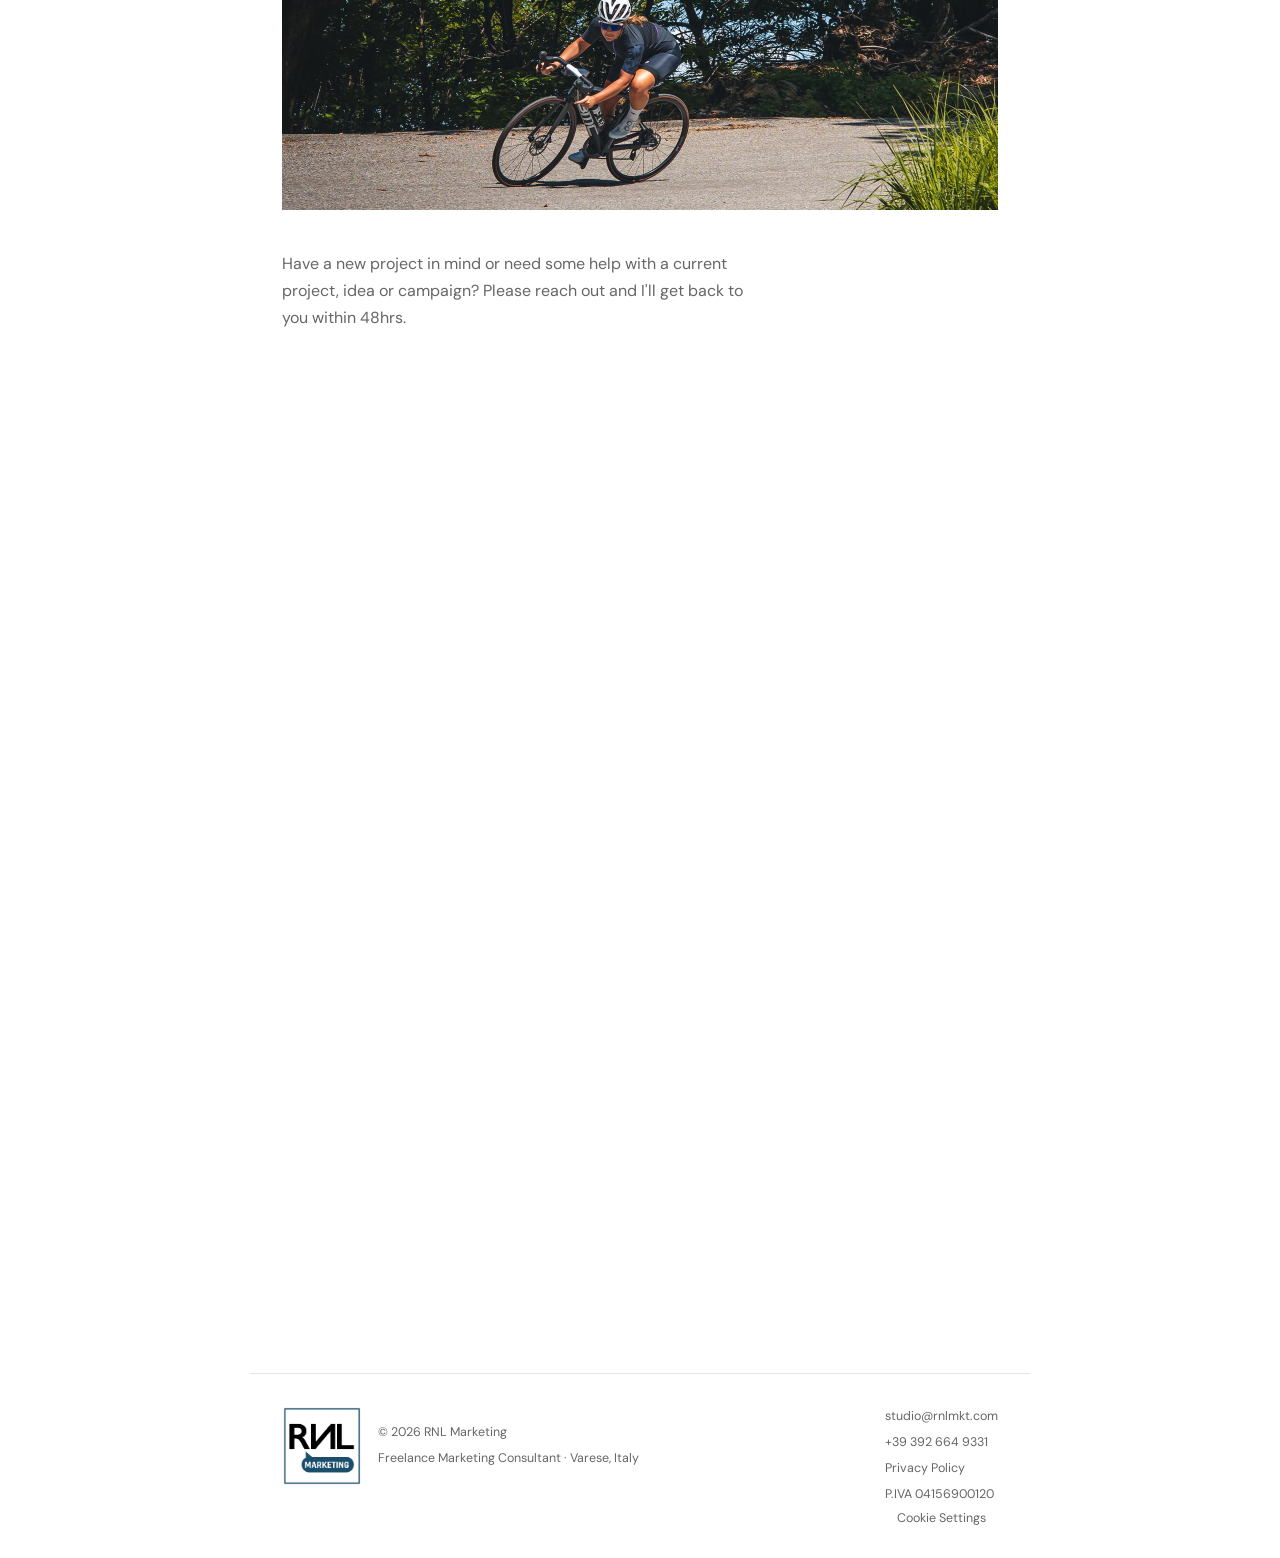
==== commit 7750ea2c: "Add GEO to the SEO content bullet in How I Help on all five pages Co-Authored-By: Claude Opus 5.5 <n" ====
--- a/index.html
+++ b/index.html
@@ -137,7 +137,7 @@
           <ul class="service-list">
           <li>Content Strategy &amp; Editorial Planning</li>
           <li>Copywriting and customer journey auditing for CR optimisation</li>
-          <li>SEO Content &amp; Organic Growth</li>
+          <li>SEO &amp; GEO Content &amp; Organic Growth</li>
           <li>Multilingual Content Production (EN / IT / NL / DE / FR)</li>
           <li>Newsletter &amp; Email Copywriting</li>
           <li>Social Media Management</li>
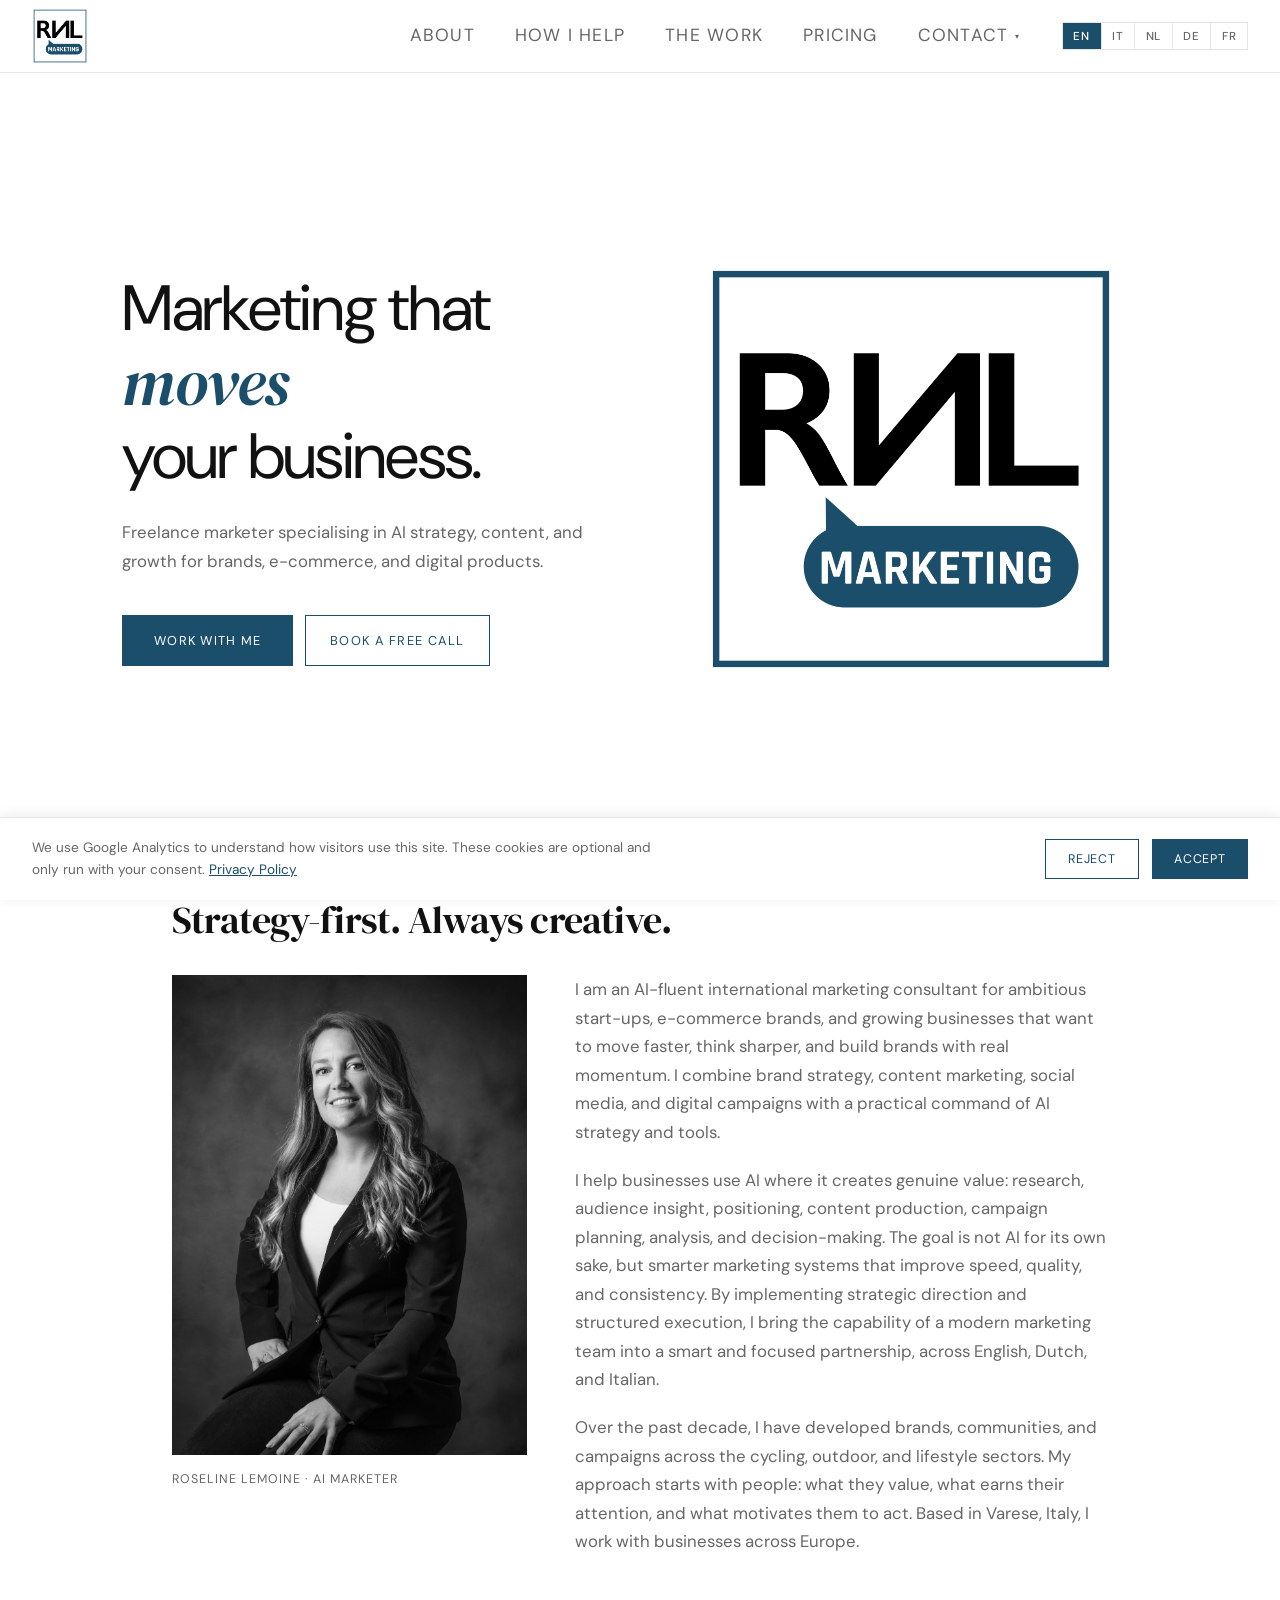
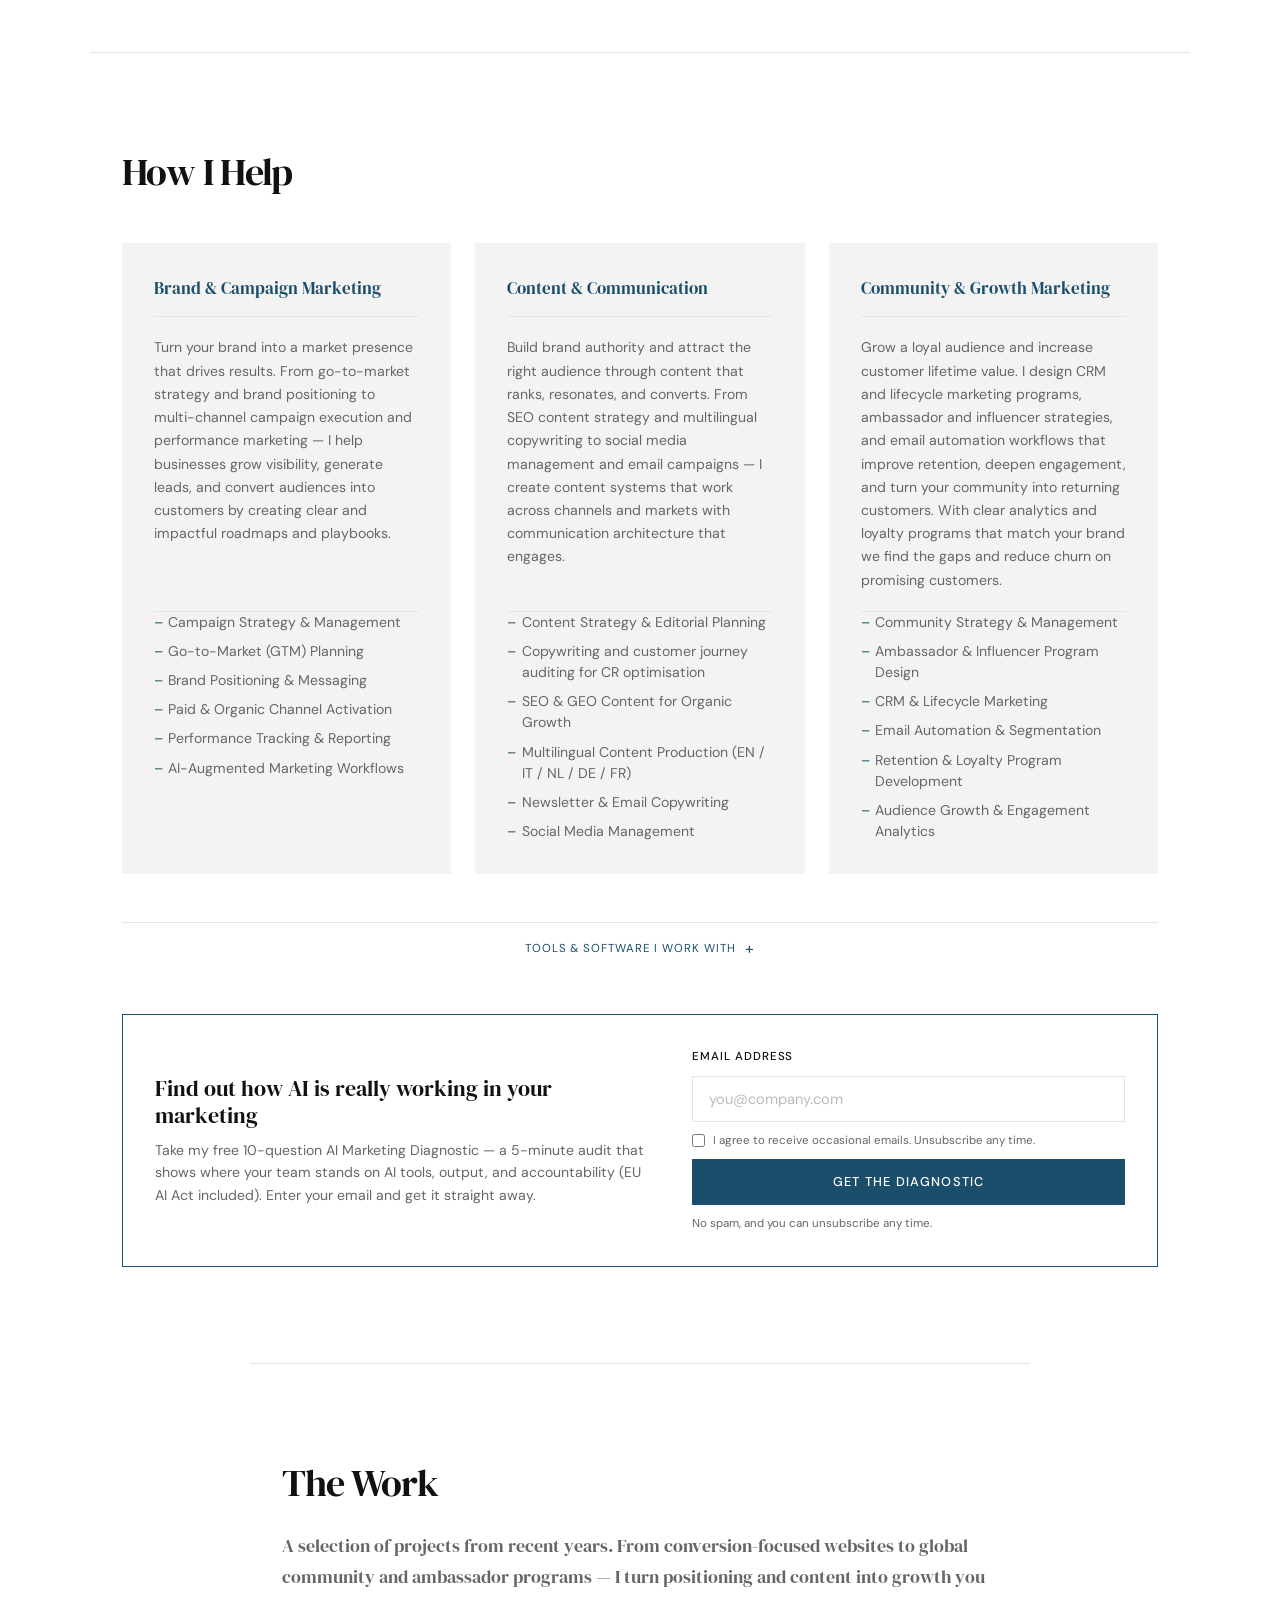
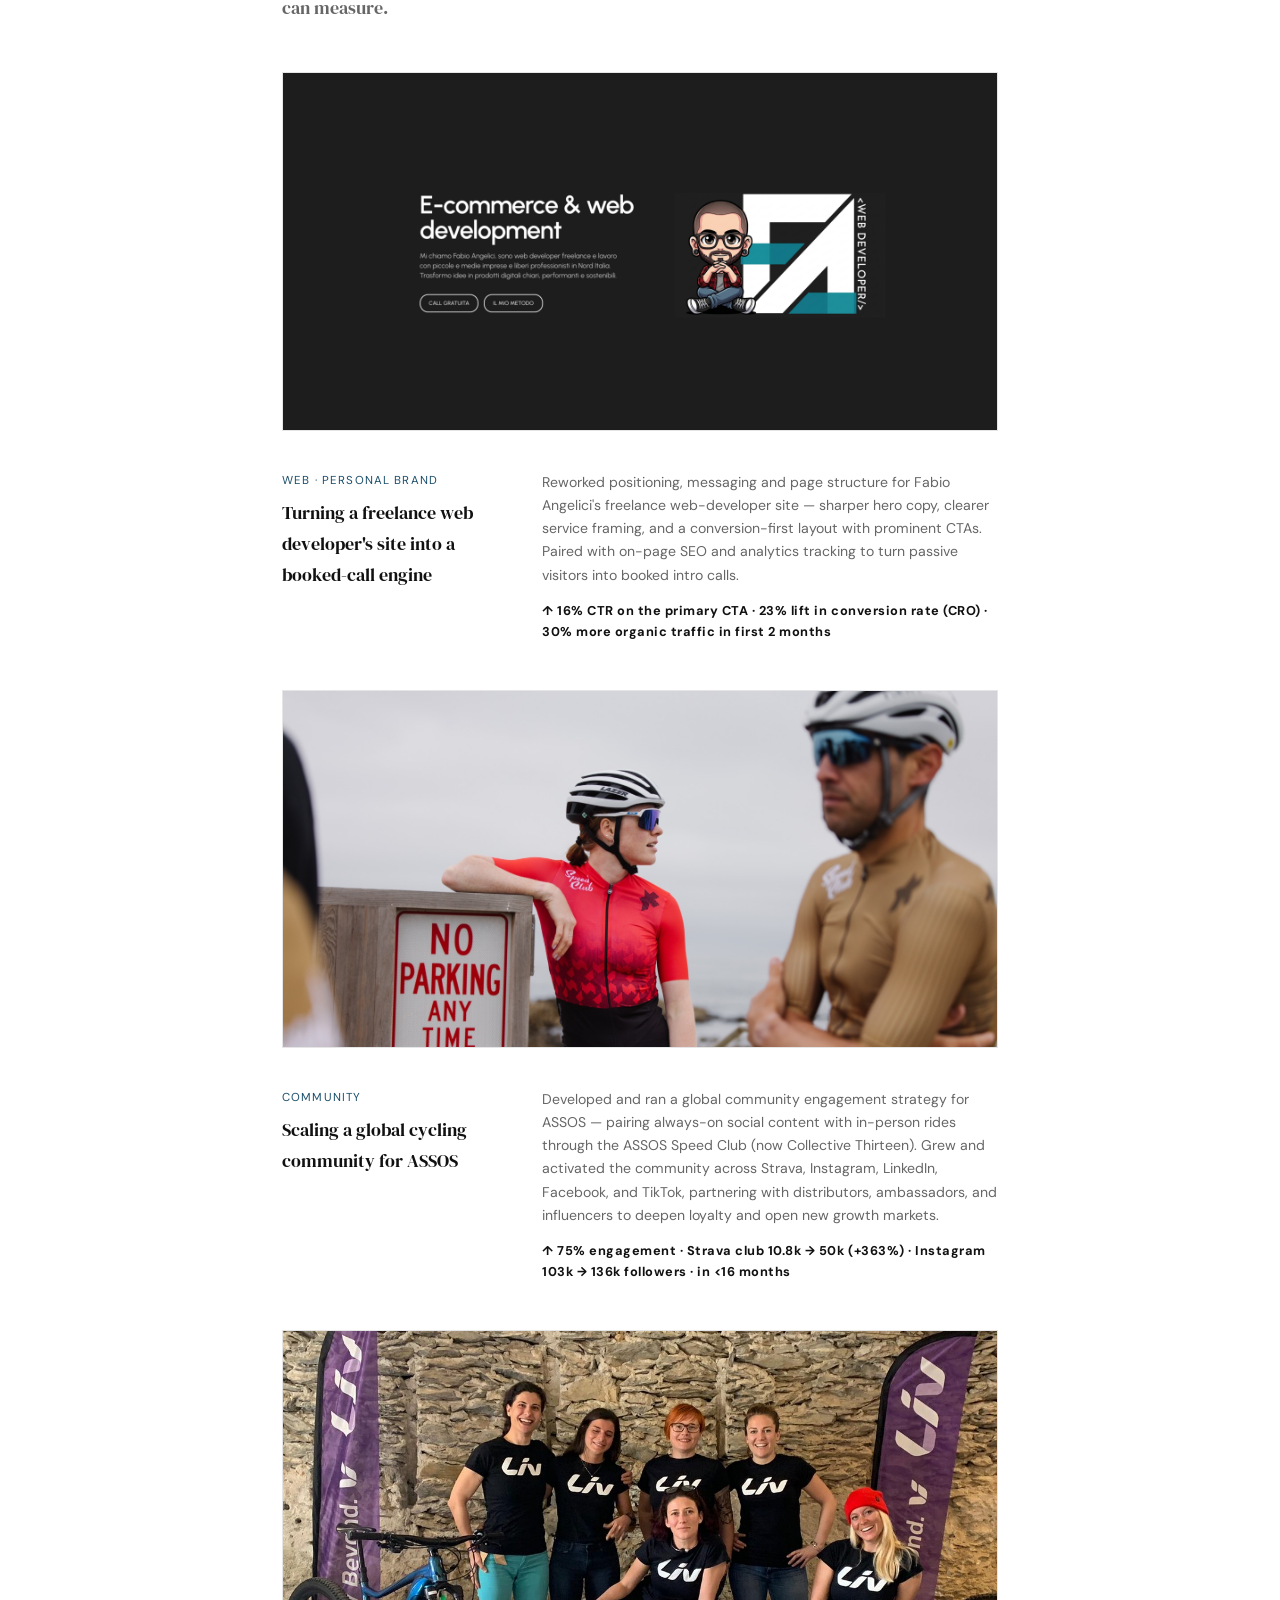
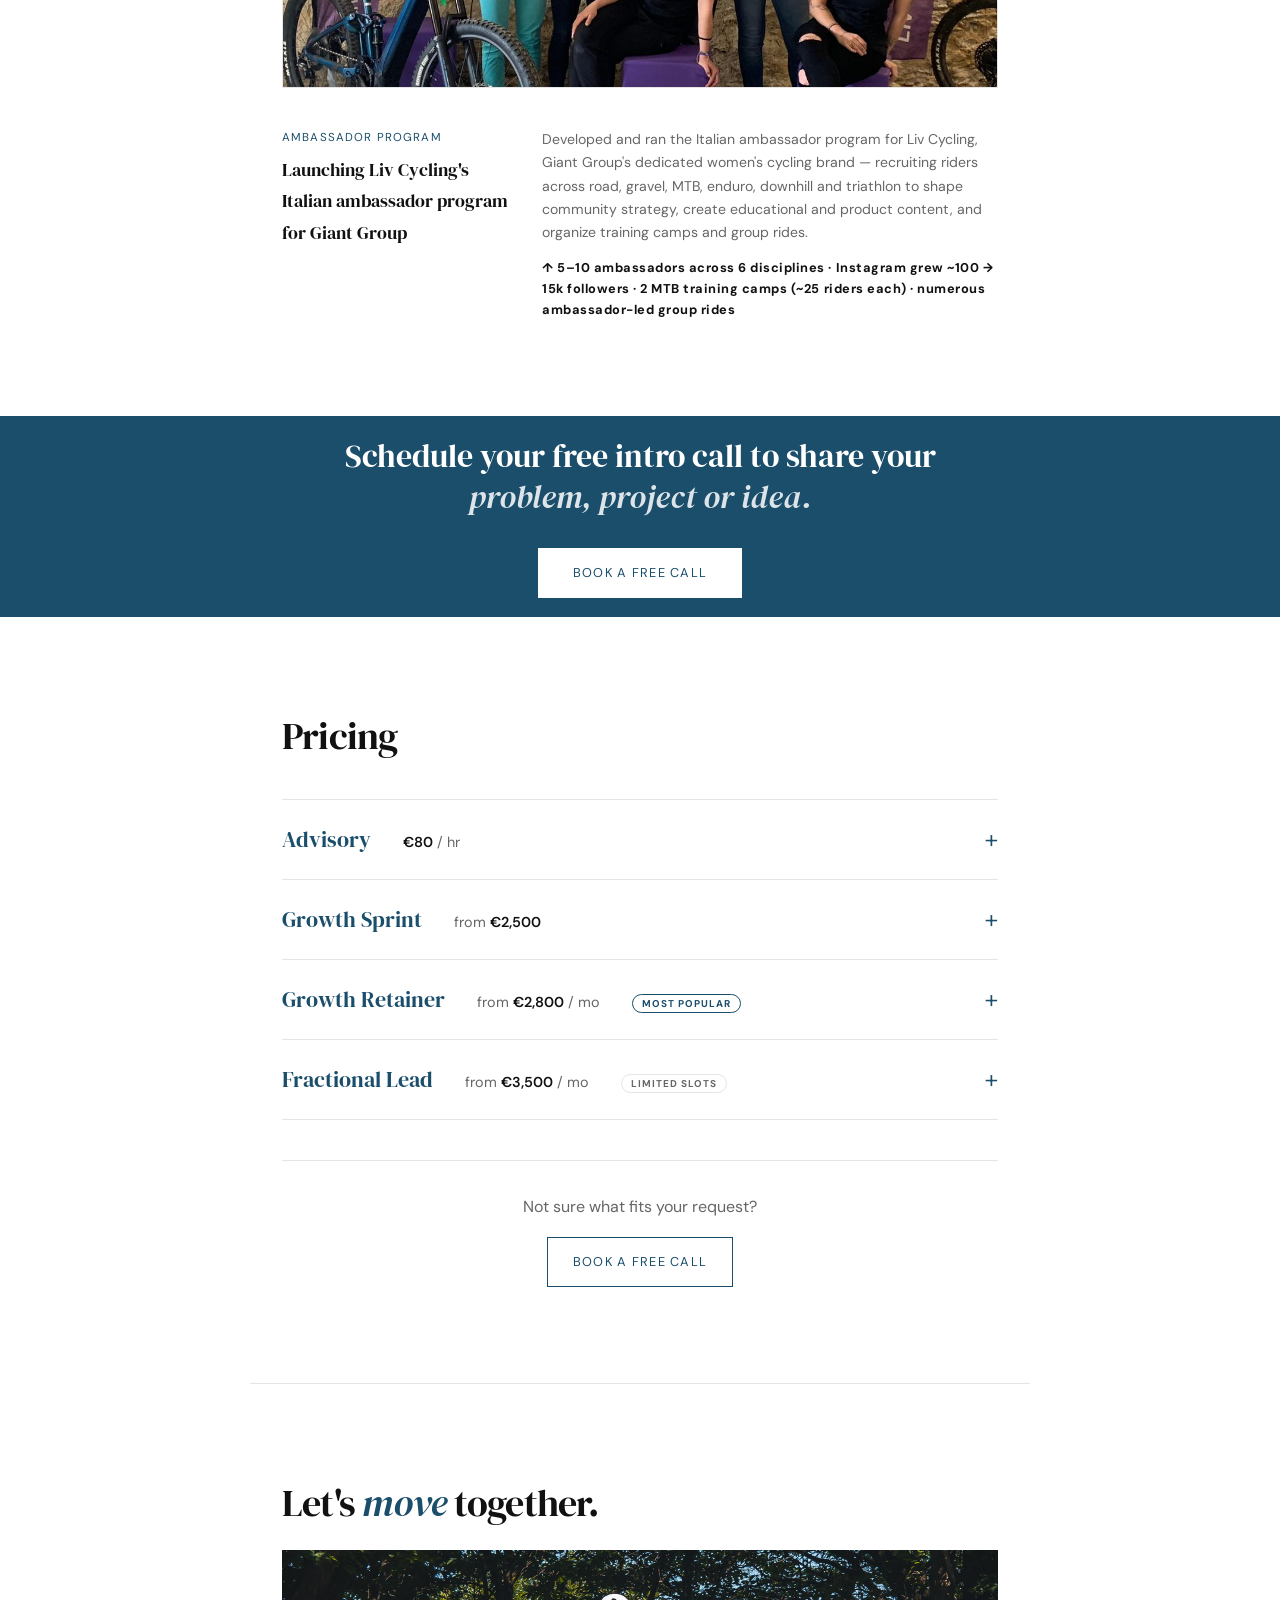
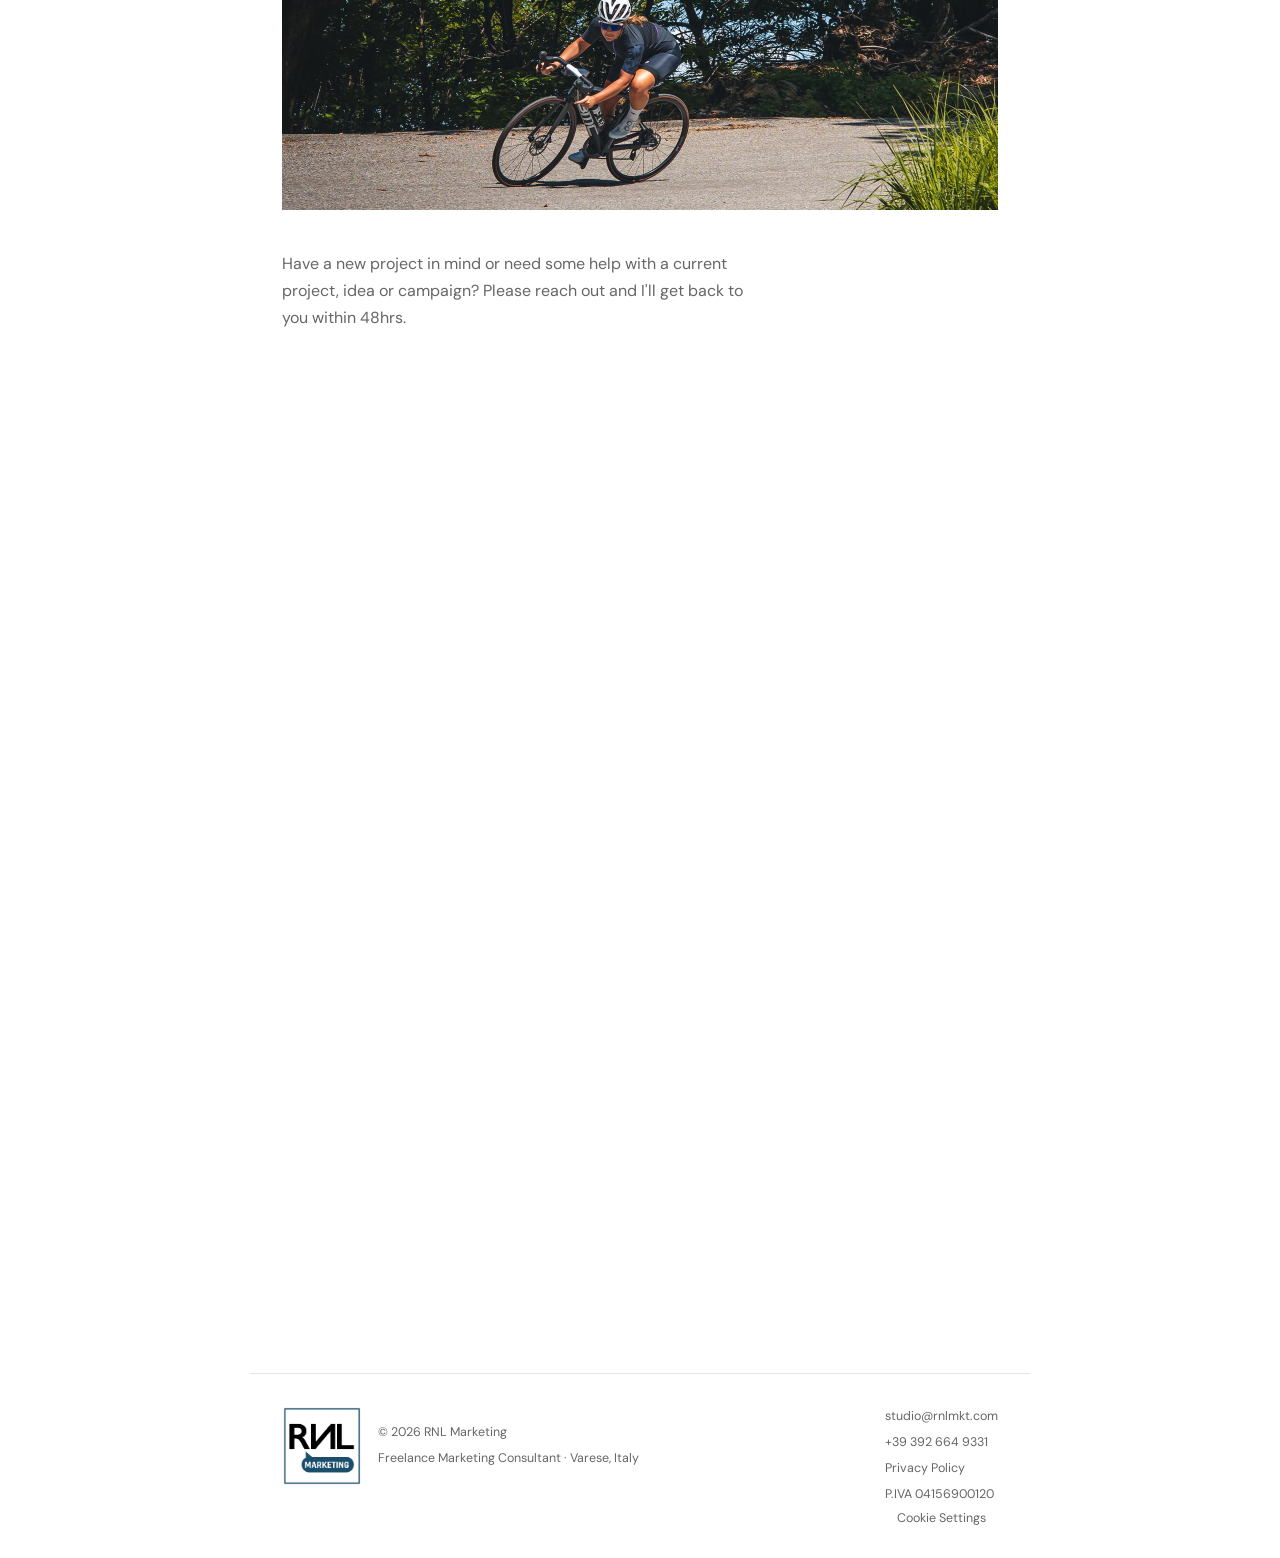
==== commit 2881d4d1: "Reword SEO & GEO bullet to "... for Organic Growth" on all five pages Co-Authored-By: Claude Opus 5." ====
--- a/index.html
+++ b/index.html
@@ -137,7 +137,7 @@
           <ul class="service-list">
           <li>Content Strategy &amp; Editorial Planning</li>
           <li>Copywriting and customer journey auditing for CR optimisation</li>
-          <li>SEO &amp; GEO Content &amp; Organic Growth</li>
+          <li>SEO &amp; GEO Content for Organic Growth</li>
           <li>Multilingual Content Production (EN / IT / NL / DE / FR)</li>
           <li>Newsletter &amp; Email Copywriting</li>
           <li>Social Media Management</li>
